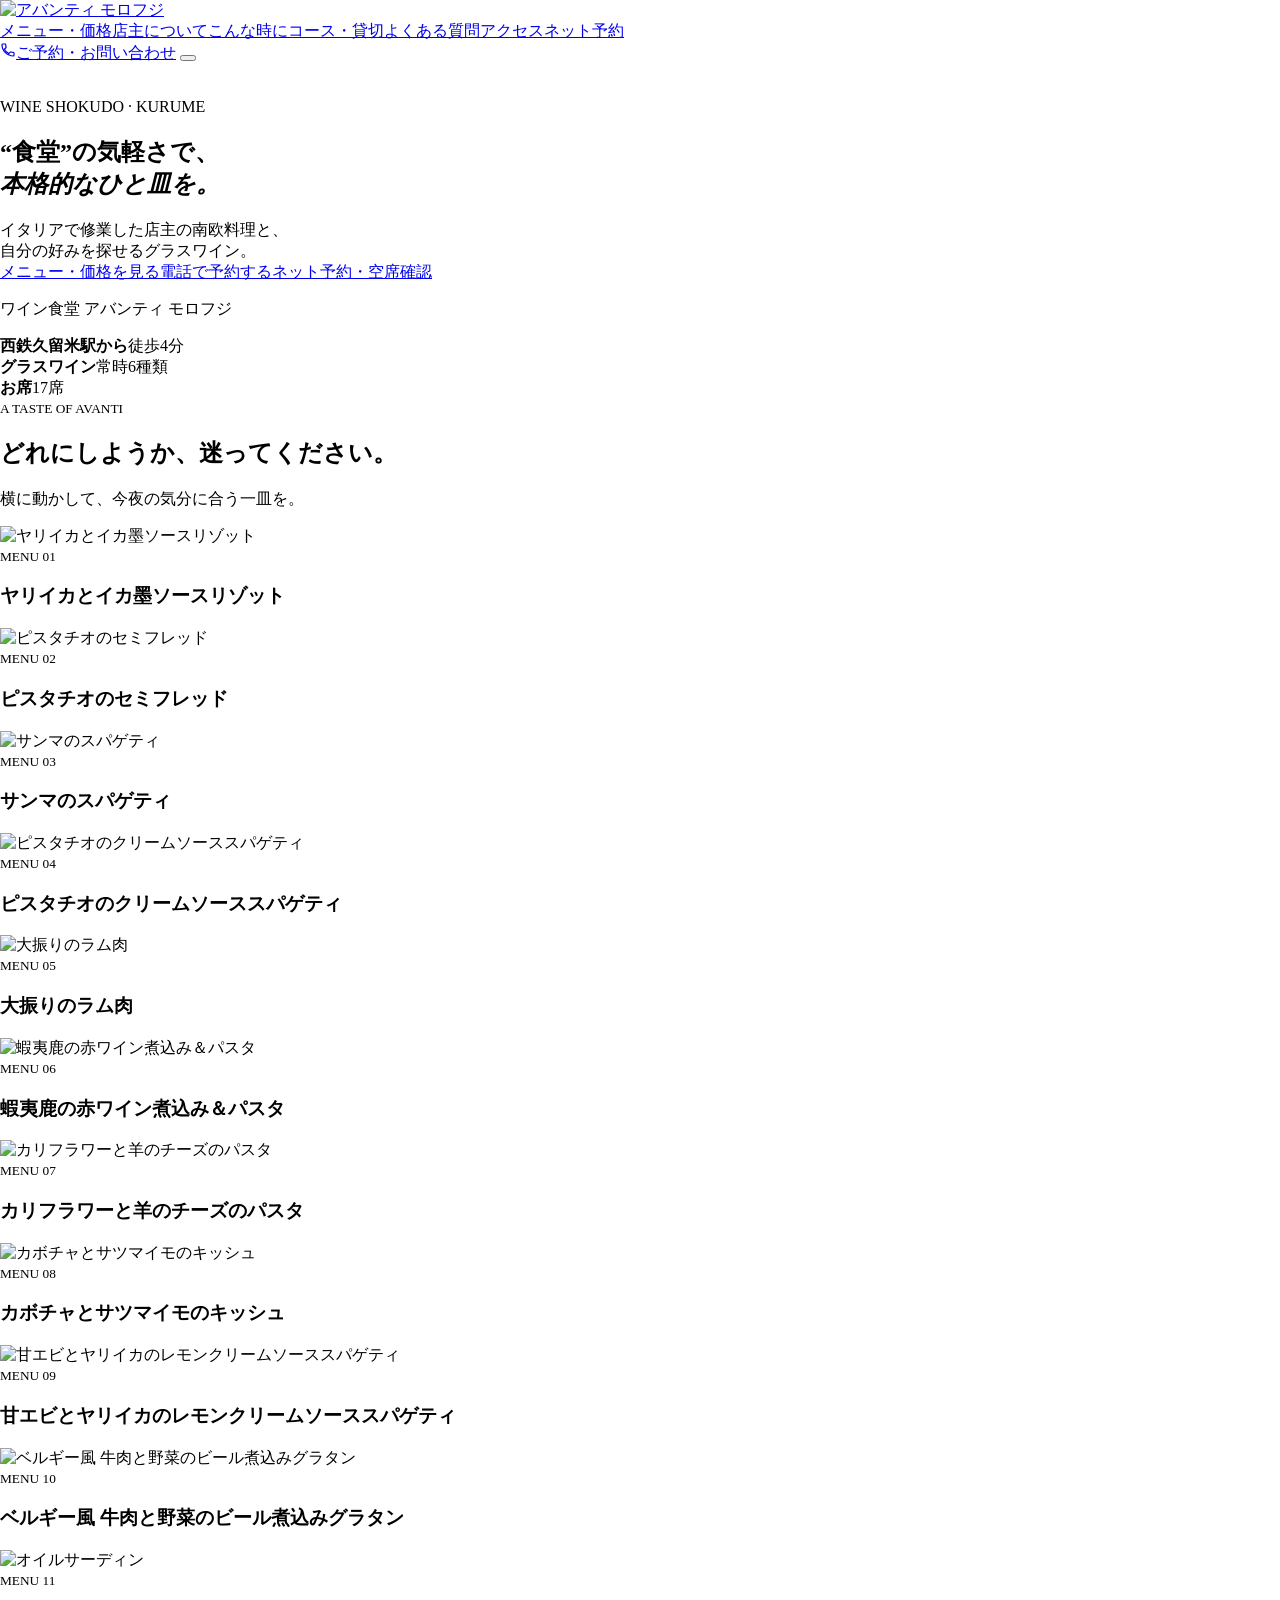
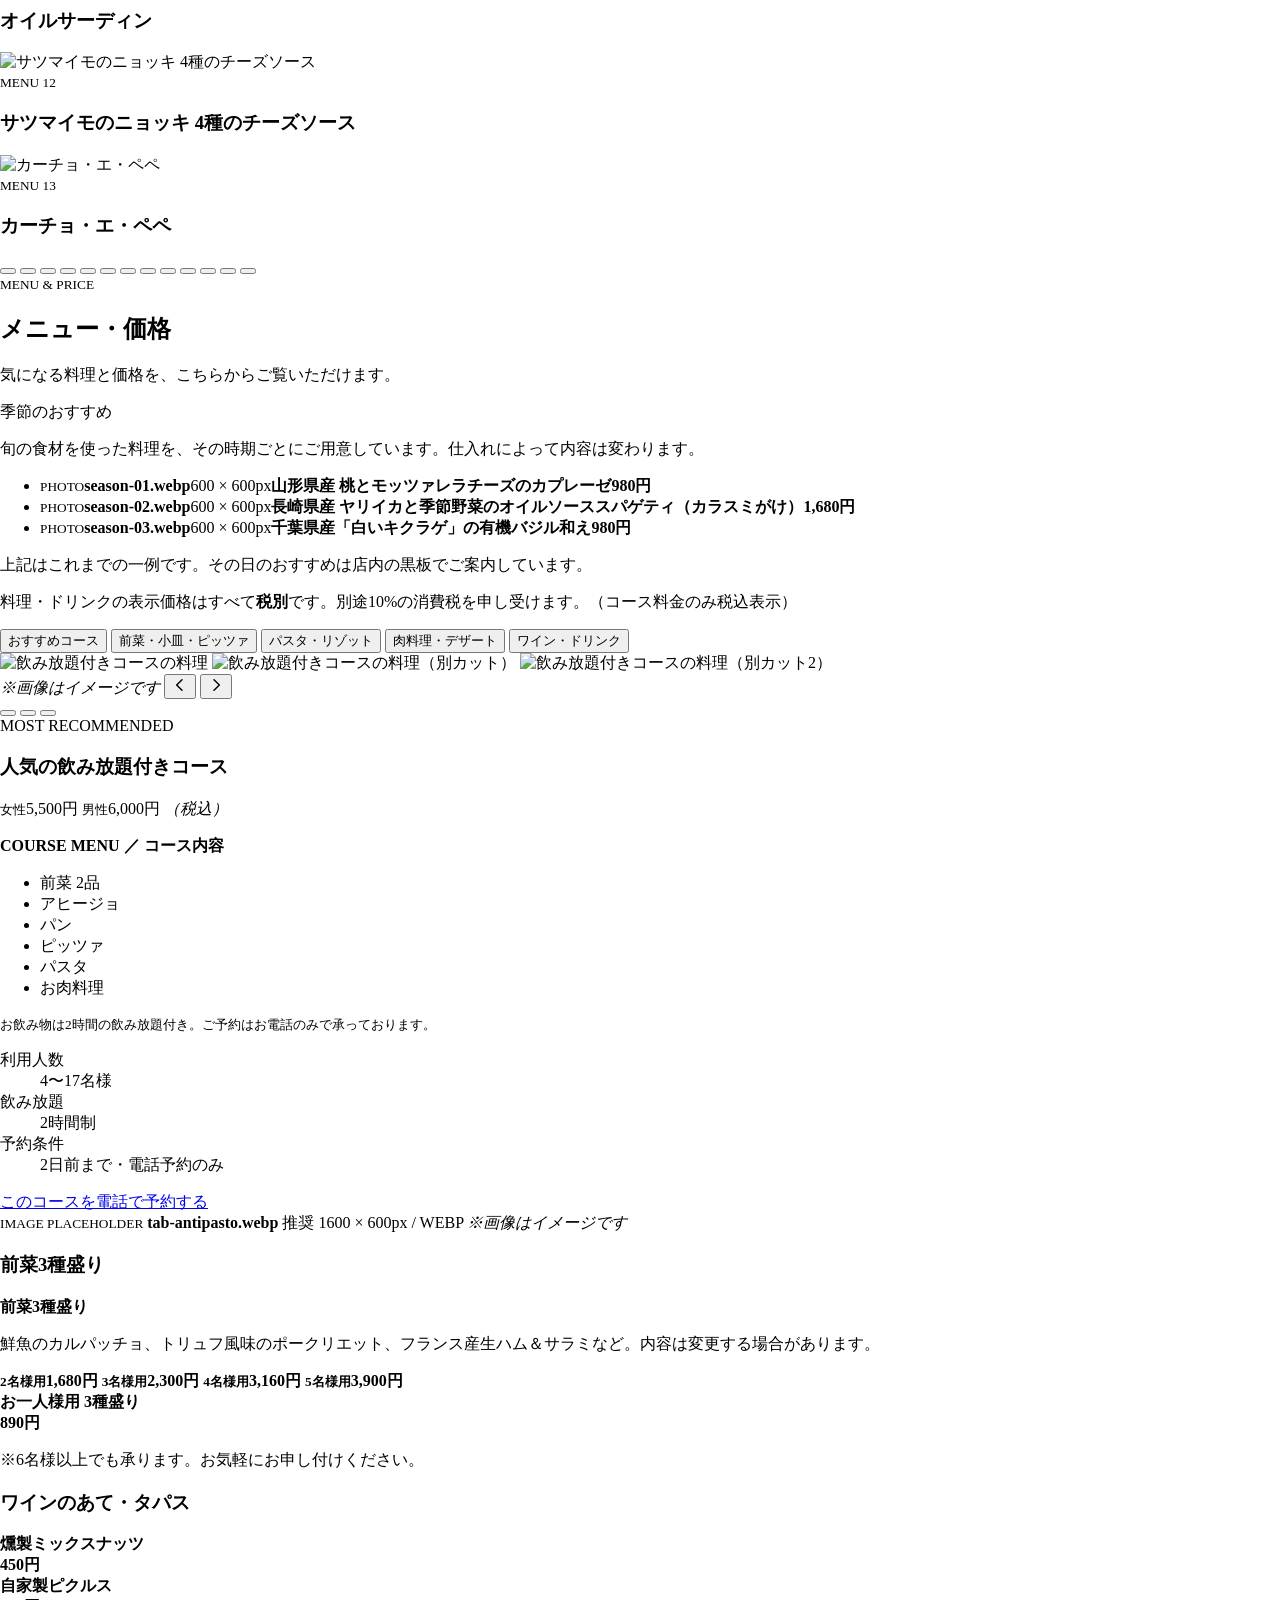
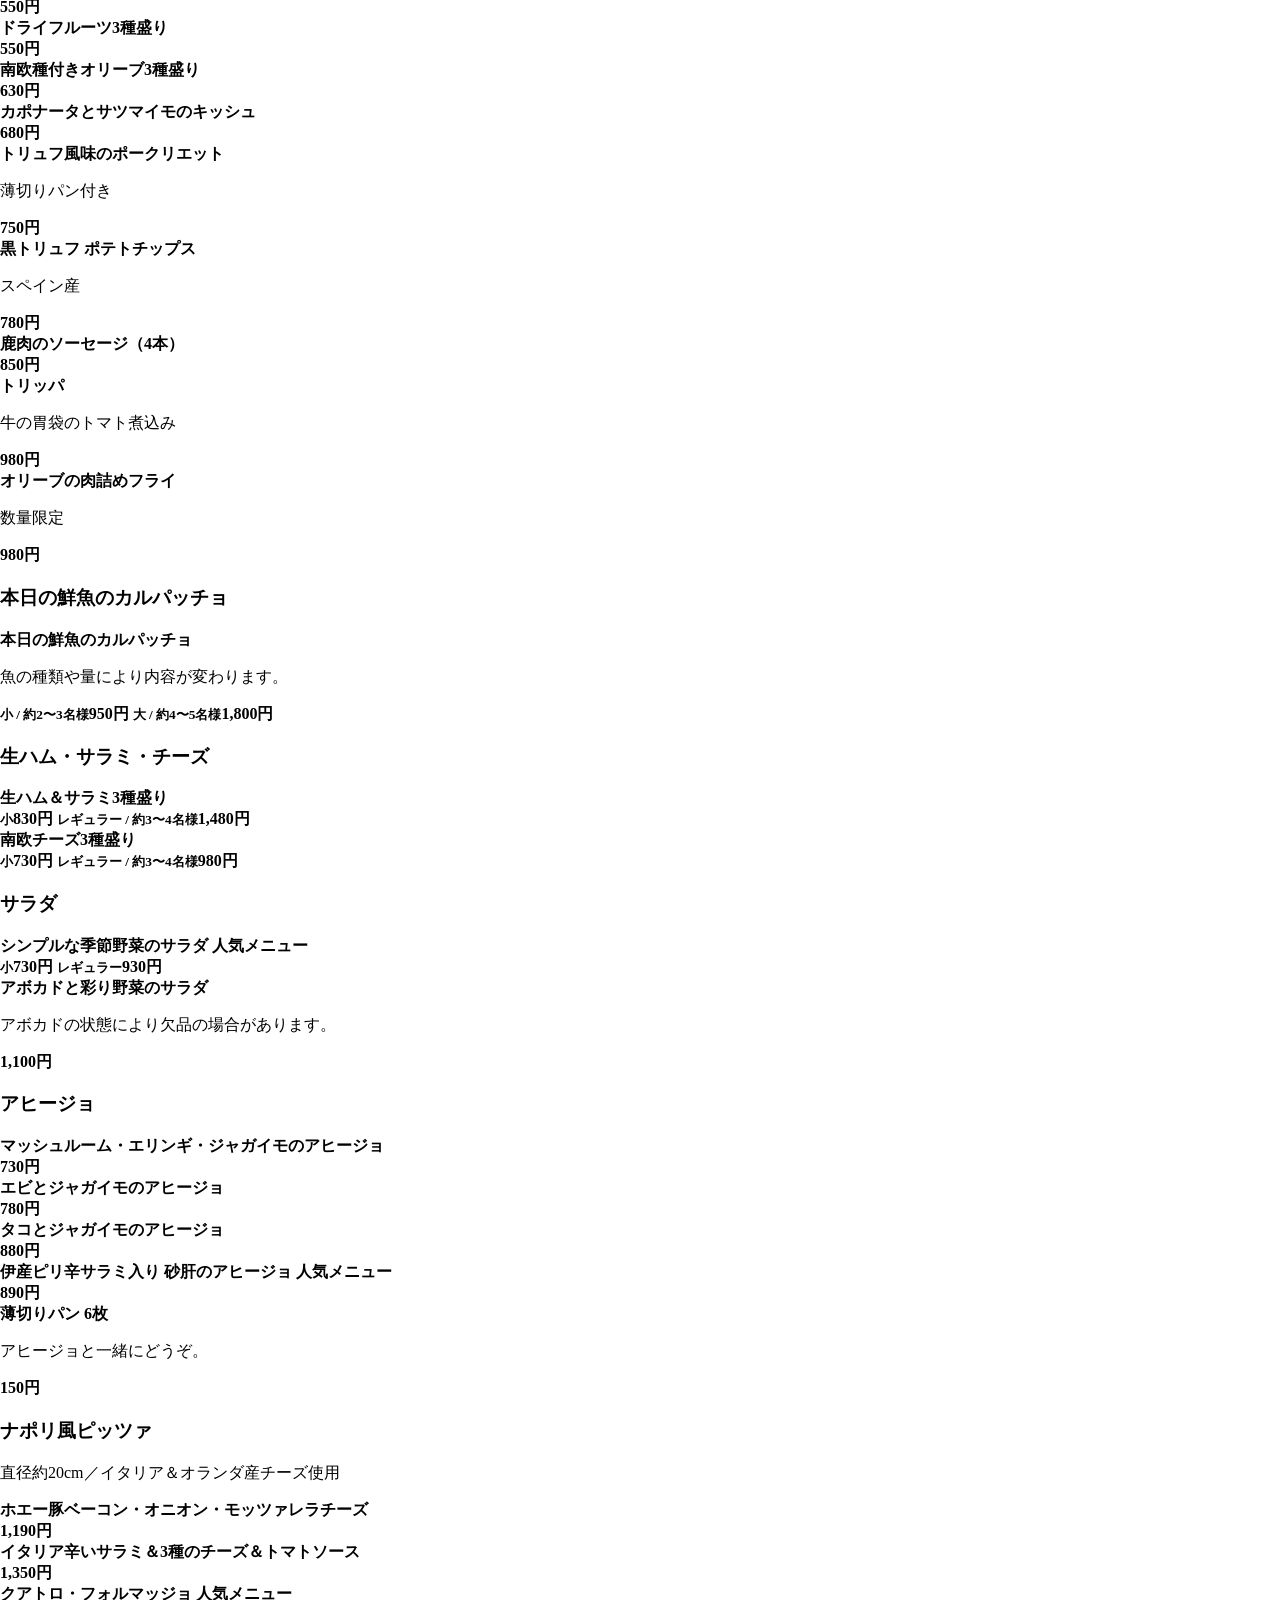
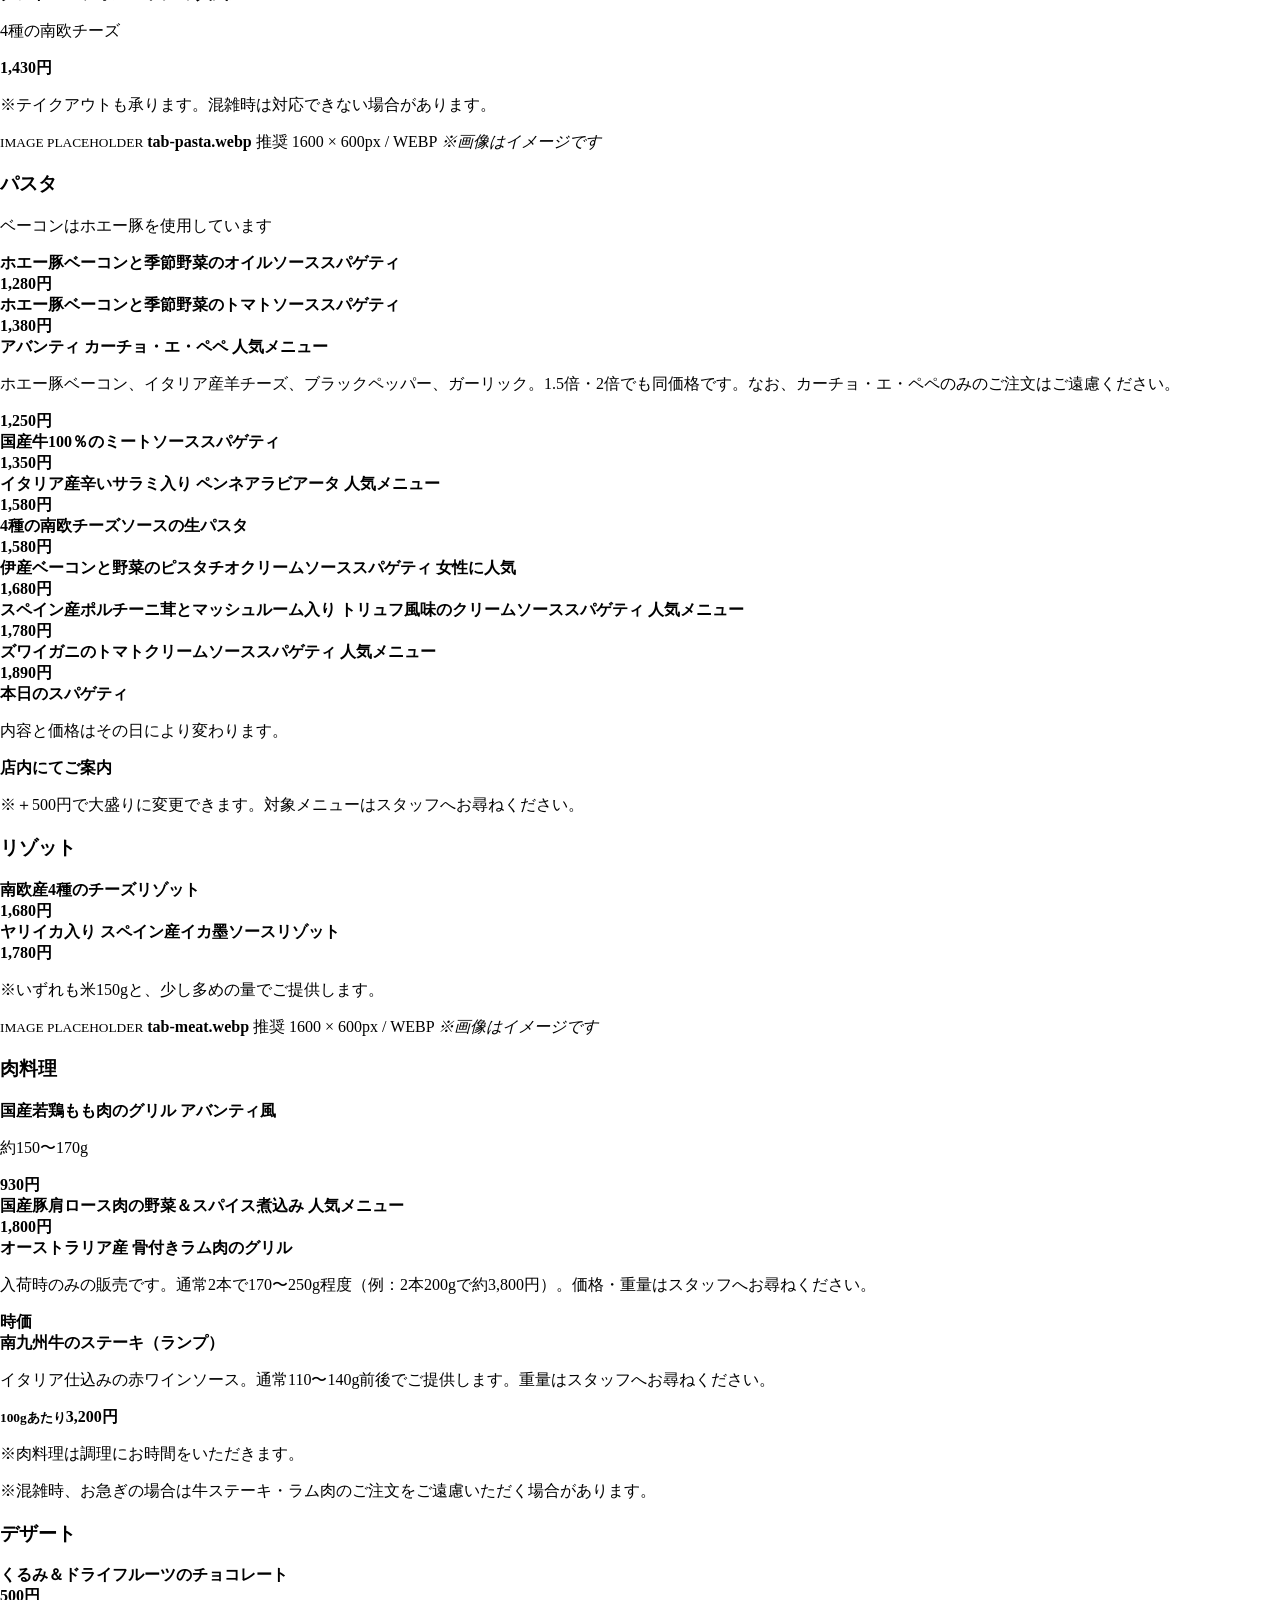
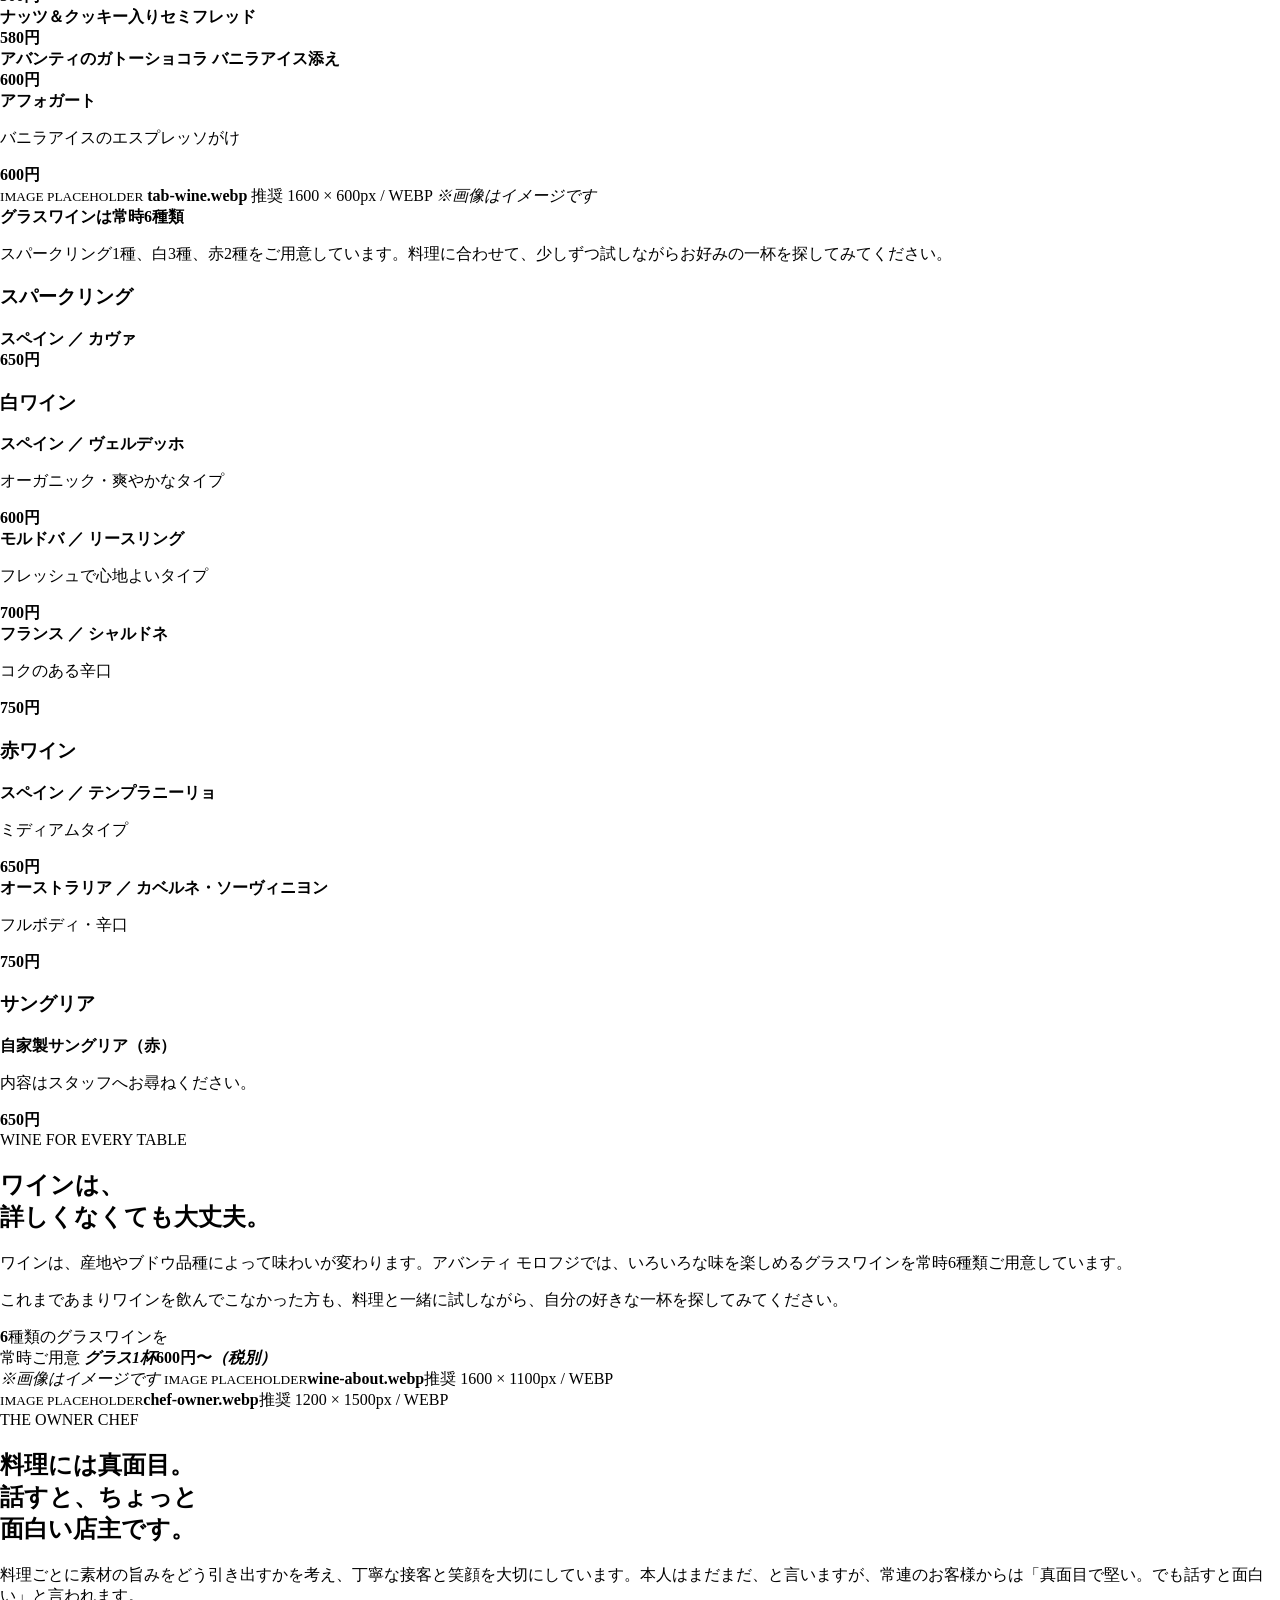
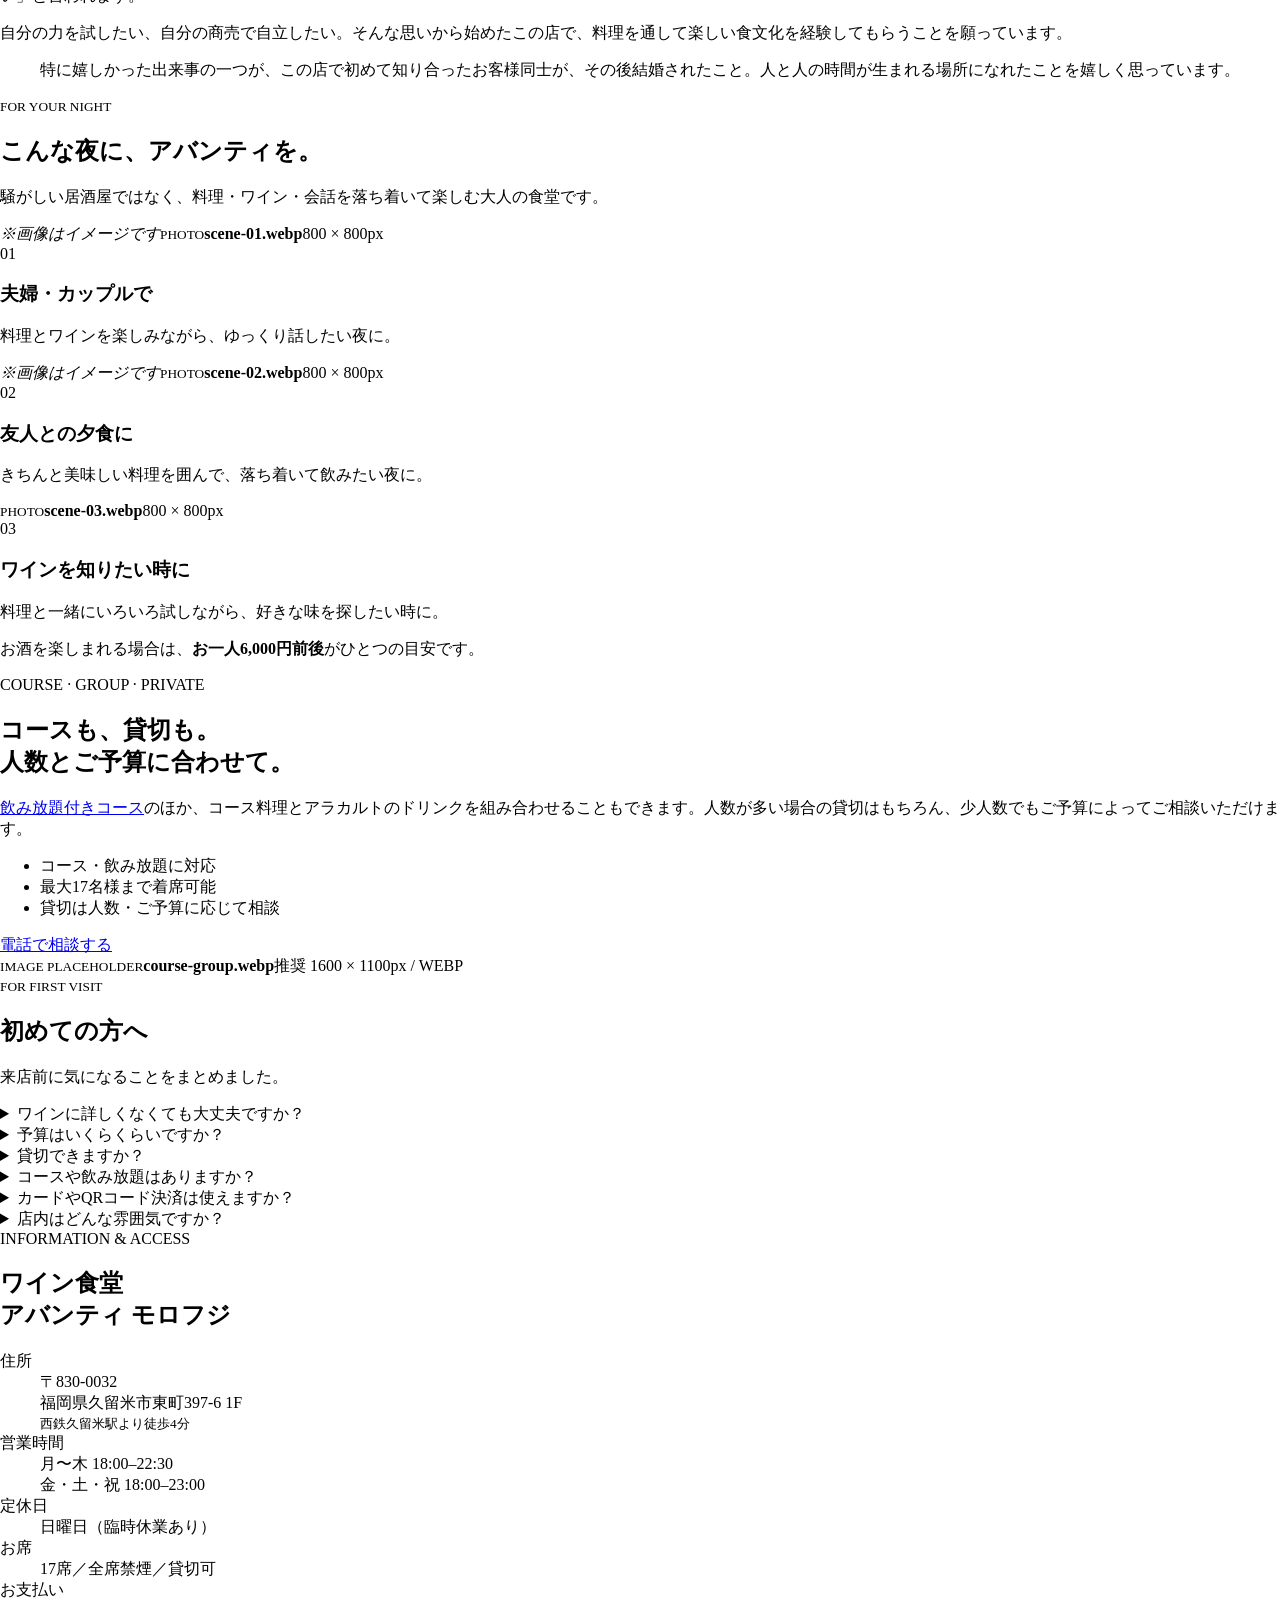
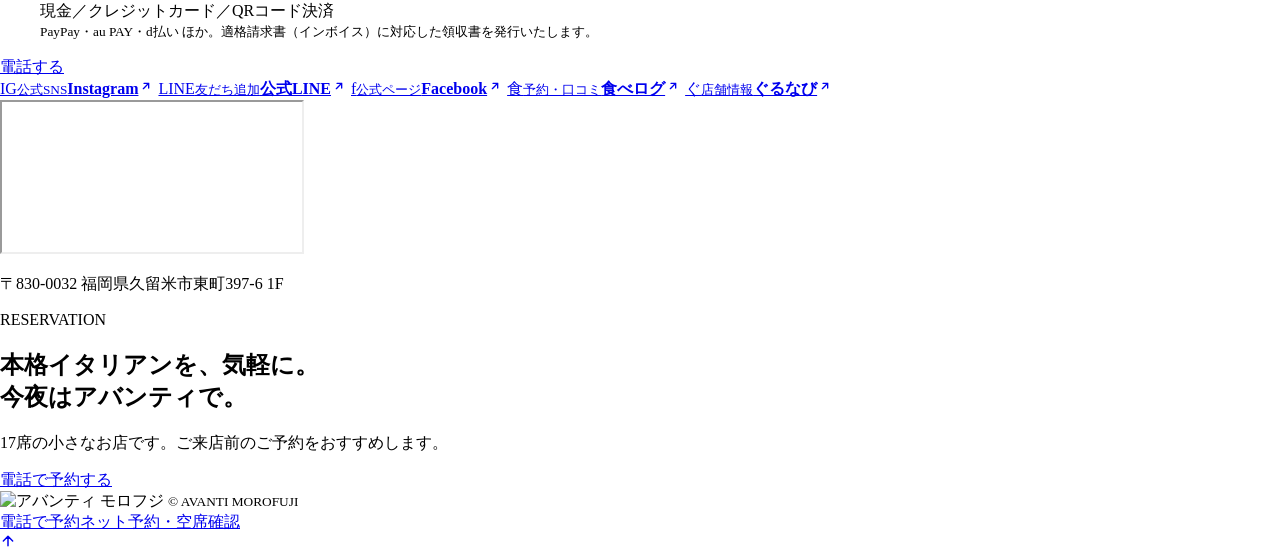
==== menu-guide.html @ c4f2458a "ヘッダーの電話ボタンを整理し、狭い幅での折り返しを解消 - ボタンに紺色の地を敷いた（#1b2c3f）。ヘッダーと同系だが   わずかに明るく、金の縁取りと合わせてFVのボタンと同じ見え方になる - " ====
<!doctype html>
<html lang="ja">
  <head>
    <meta charset="utf-8">
    <meta name="viewport" content="width=device-width,initial-scale=1">
    <title>メニュー・価格｜ワイン食堂 アバンティ モロフジ</title>
    <meta name="description" content="料理写真、メニュー・価格、ワイン、店主についてご案内するアバンティ モロフジの新しいご案内ページです。">
    <meta property="og:title" content="メニュー・価格｜ワイン食堂 アバンティ モロフジ">
    <meta property="og:description" content="本格的な料理を肩肘張らずに。料理、価格、ワイン、店主についてご案内します。">
    <link rel="canonical" href="https://810eigo-droid.github.io/avanti_morofujl/menu-guide.html">
    <meta name="theme-color" content="#111e2b">
    <meta property="og:type" content="website">
    <meta property="og:locale" content="ja_JP">
    <meta property="og:site_name" content="ワイン食堂 アバンティ モロフジ">
    <meta property="og:url" content="https://810eigo-droid.github.io/avanti_morofujl/menu-guide.html">
    <meta property="og:image" content="https://810eigo-droid.github.io/avanti_morofujl/public/images/shop-intro.jpg?v=20260819">
    <meta property="og:image:secure_url" content="https://810eigo-droid.github.io/avanti_morofujl/public/images/shop-intro.jpg?v=20260819">
    <meta property="og:image:type" content="image/jpeg">
    <meta property="og:image:width" content="2848">
    <meta property="og:image:height" content="1504">
    <meta property="og:image:alt" content="ワイン食堂 アバンティ モロフジ｜西鉄久留米駅から徒歩4分">
    <meta name="twitter:card" content="summary_large_image">
    <meta name="twitter:title" content="メニュー・価格｜アバンティ モロフジ">
    <meta name="twitter:description" content="料理、価格、ワイン、店主についてご案内します。">
    <meta name="twitter:image" content="https://810eigo-droid.github.io/avanti_morofujl/public/images/shop-intro.jpg?v=20260819">
    <meta name="twitter:image:alt" content="ワイン食堂 アバンティ モロフジ｜西鉄久留米駅から徒歩4分">
    <link rel="stylesheet" href="/avanti_morofujl/public/menu-guide.css?v=20260819d">
  </head>
  <body style="margin:0">
    <main class="mg-page" id="top">

      <header class="mg-header">
        <a class="mg-brand" href="#top">
          <img src="/avanti_morofujl/public/images/logo-main.webp" alt="アバンティ モロフジ"/>
        </a>
        <nav class="mg-nav" aria-label="新ページ メインメニュー">
          <a href="#menu">メニュー・価格</a><a href="#owner">店主について</a><a href="#scene">こんな時に</a><a href="#group">コース・貸切</a><a href="#faq">よくある質問</a><a href="#access">アクセス</a><a href="https://tabelog.com/fukuoka/A4008/A400801/40036124/" target="_blank" rel="noreferrer">ネット予約</a>
        </nav>
        <a class="mg-header-call" href="tel:0942313360"><span><svg viewBox="0 0 24 24" width="16" height="16" aria-hidden="true" focusable="false"><path d="M6.6 10.8a15.1 15.1 0 006.6 6.6l2.2-2.2a1 1 0 011-.25 11.4 11.4 0 003.6.6 1 1 0 011 1V20a1 1 0 01-1 1A17 17 0 013 4a1 1 0 011-1h3.5a1 1 0 011 1 11.4 11.4 0 00.6 3.6 1 1 0 01-.25 1z" fill="none" stroke="currentColor" stroke-width="1.8" stroke-linecap="round" stroke-linejoin="round"/></svg>ご予約・お問い合わせ</span></a>
        <button class="mg-menu-toggle" type="button" aria-label="メニューを開く" aria-expanded="false">
          <span></span><span></span><span></span>
        </button>
      </header>
      <section class="mg-hero">
        <picture>
          <source media="(max-width:700px)" srcset="/avanti_morofujl/public/images/hero-main-sp.webp"/>
          <img src="/avanti_morofujl/public/images/hero-main.webp" alt="アバンティ モロフジの料理と店内"/>
        </picture>
        <div class="mg-hero-shade">
        </div>
        <div class="mg-hero-content">
          <p>WINE SHOKUDO · KURUME</p>
          <h1><span class="mg-hero-line">“食堂”の気軽さで、</span><br/><em class="mg-hero-line mg-hero-line-2">本格的なひと皿を。</em>
          </h1>
          <div class="mg-hero-lead"><span class="mg-hero-burst">イタリアで修業した店主の南欧料理と、<br/>自分の好みを探せるグラスワイン。</span></div>
          <div class="mg-hero-actions">
            <a href="#menu">メニュー・価格を見る</a><a href="tel:0942313360">電話で予約する</a><a href="https://tabelog.com/fukuoka/A4008/A400801/40036124/" target="_blank" rel="noreferrer">ネット予約・空席確認</a>
          </div>
        </div>
        <p class="mg-hero-name"><img class="mg-hero-logo" src="/avanti_morofujl/public/images/name-top.webp" alt="ワイン食堂 アバンティ モロフジ" hidden/><span class="mg-hero-name-text">ワイン食堂 アバンティ モロフジ</span></p>
        <div class="mg-hero-facts">
          <div><strong>西鉄久留米駅から</strong><span>徒歩4分</span></div><div><strong>グラスワイン</strong><span>常時6種類</span></div><div><strong>お席</strong><span>17席</span></div>
        </div>
      </section>
      <section class="mg-gallery" aria-labelledby="mg-gallery-title">
        <div class="mg-section-head">
          <small>A TASTE OF AVANTI</small>
          <h2 id="mg-gallery-title">どれにしようか、迷ってください。</h2>
          <p>横に動かして、今夜の気分に合う一皿を。</p>
        </div>
        <div class="mg-slider" tabindex="0">
          <div class="mg-slider-track">
            <article class="mg-slide">
              <img src="/avanti_morofujl/public/images/menu-slide-01.webp" alt="ヤリイカとイカ墨ソースリゾット"/>
              <div>
                <small>MENU 01</small>
                <h3>ヤリイカとイカ墨ソースリゾット</h3>
              </div>
            </article>
            <article class="mg-slide">
              <img src="/avanti_morofujl/public/images/menu-slide-02.webp" alt="ピスタチオのセミフレッド"/>
              <div>
                <small>MENU 02</small>
                <h3>ピスタチオのセミフレッド</h3>
              </div>
            </article>
            <article class="mg-slide">
              <img src="/avanti_morofujl/public/images/menu-slide-03.webp" alt="サンマのスパゲティ"/>
              <div>
                <small>MENU 03</small>
                <h3>サンマのスパゲティ</h3>
              </div>
            </article>
            <article class="mg-slide">
              <img src="/avanti_morofujl/public/images/menu-slide-04.webp" alt="ピスタチオのクリームソーススパゲティ"/>
              <div>
                <small>MENU 04</small>
                <h3>ピスタチオのクリームソーススパゲティ</h3>
              </div>
            </article>
            <article class="mg-slide">
              <img src="/avanti_morofujl/public/images/menu-slide-05.webp" alt="大振りのラム肉"/>
              <div>
                <small>MENU 05</small>
                <h3>大振りのラム肉</h3>
              </div>
            </article>
            <article class="mg-slide">
              <img src="/avanti_morofujl/public/images/menu-slide-06.webp" alt="蝦夷鹿の赤ワイン煮込み＆パスタ"/>
              <div>
                <small>MENU 06</small>
                <h3>蝦夷鹿の赤ワイン煮込み＆パスタ</h3>
              </div>
            </article>
            <article class="mg-slide">
              <img src="/avanti_morofujl/public/images/menu-slide-07.webp" alt="カリフラワーと羊のチーズのパスタ"/>
              <div>
                <small>MENU 07</small>
                <h3>カリフラワーと羊のチーズのパスタ</h3>
              </div>
            </article>
            <article class="mg-slide">
              <img src="/avanti_morofujl/public/images/menu-slide-08.webp" alt="カボチャとサツマイモのキッシュ"/>
              <div>
                <small>MENU 08</small>
                <h3>カボチャとサツマイモのキッシュ</h3>
              </div>
            </article>
            <article class="mg-slide">
              <img src="/avanti_morofujl/public/images/menu-slide-09.webp" alt="甘エビとヤリイカのレモンクリームソーススパゲティ"/>
              <div>
                <small>MENU 09</small>
                <h3>甘エビとヤリイカのレモンクリームソーススパゲティ</h3>
              </div>
            </article>
            <article class="mg-slide">
              <img src="/avanti_morofujl/public/images/menu-slide-10.webp" alt="ベルギー風 牛肉と野菜のビール煮込みグラタン"/>
              <div>
                <small>MENU 10</small>
                <h3>ベルギー風 牛肉と野菜のビール煮込みグラタン</h3>
              </div>
            </article>
            <article class="mg-slide">
              <img src="/avanti_morofujl/public/images/menu-slide-11.webp" alt="オイルサーディン"/>
              <div>
                <small>MENU 11</small>
                <h3>オイルサーディン</h3>
              </div>
            </article>
            <article class="mg-slide">
              <img src="/avanti_morofujl/public/images/menu-slide-12.webp" alt="サツマイモのニョッキ 4種のチーズソース"/>
              <div>
                <small>MENU 12</small>
                <h3>サツマイモのニョッキ 4種のチーズソース</h3>
              </div>
            </article>
            <article class="mg-slide">
              <img src="/avanti_morofujl/public/images/menu-slide-13.webp" alt="カーチョ・エ・ペペ"/>
              <div>
                <small>MENU 13</small>
                <h3>カーチョ・エ・ペペ</h3>
              </div>
            </article>
          </div>
        </div>
        <div class="mg-dots" aria-label="料理写真を選ぶ">
          <button type="button" class="is-active" data-slide="0" aria-label="01 ヤリイカとイカ墨ソースリゾット">
          </button>
          <button type="button" class="" data-slide="1" aria-label="02 ピスタチオのセミフレッド">
          </button>
          <button type="button" class="" data-slide="2" aria-label="03 サンマのスパゲティ">
          </button>
          <button type="button" class="" data-slide="3" aria-label="04 ピスタチオのクリームソーススパゲティ">
          </button>
          <button type="button" class="" data-slide="4" aria-label="05 大振りのラム肉">
          </button>
          <button type="button" class="" data-slide="5" aria-label="06 蝦夷鹿の赤ワイン煮込み＆パスタ">
          </button>
          <button type="button" class="" data-slide="6" aria-label="07 カリフラワーと羊のチーズのパスタ">
          </button>
          <button type="button" class="" data-slide="7" aria-label="08 カボチャとサツマイモのキッシュ">
          </button>
          <button type="button" class="" data-slide="8" aria-label="09 甘エビとヤリイカのレモンクリームソーススパゲティ">
          </button>
          <button type="button" class="" data-slide="9" aria-label="10 ベルギー風 牛肉と野菜のビール煮込みグラタン">
          </button>
          <button type="button" class="" data-slide="10" aria-label="11 オイルサーディン">
          </button>
          <button type="button" class="" data-slide="11" aria-label="12 サツマイモのニョッキ 4種のチーズソース">
          </button>
          <button type="button" class="" data-slide="12" aria-label="13 カーチョ・エ・ペペ">
          </button>
        </div>
      </section>
      <section class="mg-menu" id="menu">
        <div class="mg-section-head mg-section-head-dark">
          <small>MENU &amp; PRICE</small>
          <h2>メニュー・価格</h2>
          <p>気になる料理と価格を、こちらからご覧いただけます。</p>
        </div>

        <!-- ===== 季節のおすすめ =====
             入れ替え頻度が高い枠です。この <li> を書き換えるだけで更新できます。 -->
        <div class="mg-seasonal">
          <span class="mg-seasonal-label">季節のおすすめ</span>
          <div class="mg-seasonal-body">
            <p class="mg-seasonal-intro">旬の食材を使った料理を、その時期ごとにご用意しています。仕入れによって内容は変わります。</p>
            <ul>
              <li>
                <span class="mg-seasonal-thumb mg-placeholder"><small>PHOTO</small><strong>season-01.webp</strong><span>600 × 600px</span></span><b>山形県産 桃とモッツァレラチーズのカプレーゼ</b><strong>980円</strong>
              </li>
              <li>
                <span class="mg-seasonal-thumb mg-placeholder"><small>PHOTO</small><strong>season-02.webp</strong><span>600 × 600px</span></span><b>長崎県産 ヤリイカと季節野菜のオイルソーススパゲティ（カラスミがけ）</b><strong>1,680円</strong>
              </li>
              <!-- 料理名は店主への確認待ち。確定したら下の <b> を書き換えてください。 -->
              <li>
                <span class="mg-seasonal-thumb mg-placeholder"><small>PHOTO</small><strong>season-03.webp</strong><span>600 × 600px</span></span><b>千葉県産「白いキクラゲ」の有機バジル和え</b><strong>980円</strong>
              </li>
            </ul>
            <p class="mg-seasonal-foot">上記はこれまでの一例です。その日のおすすめは店内の黒板でご案内しています。</p>
          </div>
        </div>

        <p class="mg-tax-note">料理・ドリンクの表示価格はすべて<strong>税別</strong>です。別途10%の消費税を申し受けます。（コース料金のみ税込表示）</p>

        <div class="mg-tabs" role="tablist" aria-label="メニューカテゴリー">
          <button role="tab" aria-selected="true" data-tab="course">おすすめコース</button>
          <button role="tab" aria-selected="false" data-tab="small">前菜・小皿・ピッツァ</button>
          <button role="tab" aria-selected="false" data-tab="pasta">パスタ・リゾット</button>
          <button role="tab" aria-selected="false" data-tab="meat">肉料理・デザート</button>
          <button role="tab" aria-selected="false" data-tab="drink">ワイン・ドリンク</button>
        </div>
        <div class="mg-panels">
          <section class="mg-panel is-active" data-panel="course">
            <article class="mg-course">
              <div class="mg-course-photo">
                <div class="mg-course-slider">
                  <img src="/avanti_morofujl/public/images/5500.webp" alt="飲み放題付きコースの料理"/>
                  <img src="/avanti_morofujl/public/images/5500-sub.webp" alt="飲み放題付きコースの料理（別カット）"/>
                  <img src="/avanti_morofujl/public/images/5500-sub2.webp" alt="飲み放題付きコースの料理（別カット2）"/>
                </div>
                <em class="mg-image-note mg-course-note">※画像はイメージです</em>
                <button class="mg-course-arrow mg-course-prev" type="button" aria-label="前の写真">
                  <svg viewBox="0 0 24 24" width="16" height="16" aria-hidden="true" focusable="false"><path d="M15 4l-8 8 8 8" fill="none" stroke="currentColor" stroke-width="2.2" stroke-linecap="round" stroke-linejoin="round"/></svg>
                </button>
                <button class="mg-course-arrow mg-course-next" type="button" aria-label="次の写真">
                  <svg viewBox="0 0 24 24" width="16" height="16" aria-hidden="true" focusable="false"><path d="M9 4l8 8-8 8" fill="none" stroke="currentColor" stroke-width="2.2" stroke-linecap="round" stroke-linejoin="round"/></svg>
                </button>
                <div class="mg-course-dots" aria-label="コース写真を選ぶ">
                  <button type="button" class="is-active" aria-label="写真1枚目"></button>
                  <button type="button" aria-label="写真2枚目"></button>
                  <button type="button" aria-label="写真3枚目"></button>
                </div>
              </div>
              <div>
                <span class="mg-label">MOST RECOMMENDED</span>
                <h3>人気の飲み放題付きコース</h3>
                <p class="mg-price">
                  <small>女性</small>5,500円 <small>男性</small>6,000円 <i>（税込）</i>
                </p>
                <div class="mg-course-items">
                  <b>COURSE MENU ／ コース内容</b>
                  <ul>
                    <li>前菜 2品</li>
                    <li>アヒージョ</li>
                    <li>パン</li>
                    <li>ピッツァ</li>
                    <li>パスタ</li>
                    <li>お肉料理</li>
                  </ul>
                  <small>お飲み物は2時間の飲み放題付き。ご予約はお電話のみで承っております。</small>
                </div>
                <dl>
                  <div>
                    <dt>利用人数</dt>
                    <dd>4〜17名様</dd>
                  </div>
                  <div>
                    <dt>飲み放題</dt>
                    <dd>2時間制</dd>
                  </div>
                  <div>
                    <dt>予約条件</dt>
                    <dd>2日前まで・電話予約のみ</dd>
                  </div>
                </dl>
                <a href="tel:0942313360">このコースを電話で予約する</a>
              </div>
            </article>
          </section>
          <section class="mg-panel" data-panel="small">
            <div class="mg-tab-visual mg-placeholder">
              <small>IMAGE PLACEHOLDER</small>
              <strong>tab-antipasto.webp</strong>
              <span>推奨 1600 × 600px / WEBP</span>
              <em class="mg-image-note">※画像はイメージです</em>
            </div>
            <div class="mg-menu-group">
              <h3>前菜3種盛り</h3>
              <div class="mg-menu-list">
              <article>
                <div>
                  <b>前菜3種盛り</b>
                  <p>鮮魚のカルパッチョ、トリュフ風味のポークリエット、フランス産生ハム＆サラミなど。内容は変更する場合があります。</p>
                </div>
                <strong class="mg-price-set">
                  <span><small>2名様用</small>1,680円</span>
                  <span><small>3名様用</small>2,300円</span>
                  <span><small>4名様用</small>3,160円</span>
                  <span><small>5名様用</small>3,900円</span>
                </strong>
              </article>
              <article>
                <div>
                  <b>お一人様用 3種盛り</b>
                </div>
                <strong>890円</strong>
              </article>
              </div>
              <p class="mg-menu-note">※6名様以上でも承ります。お気軽にお申し付けください。</p>
            </div>
            <div class="mg-menu-group">
              <h3>ワインのあて・タパス</h3>
              <div class="mg-menu-list">
              <article>
                <div>
                  <b>燻製ミックスナッツ</b>
                </div>
                <strong>450円</strong>
              </article>
              <article>
                <div>
                  <b>自家製ピクルス</b>
                </div>
                <strong>550円</strong>
              </article>
              <article>
                <div>
                  <b>ドライフルーツ3種盛り</b>
                </div>
                <strong>550円</strong>
              </article>
              <article>
                <div>
                  <b>南欧種付きオリーブ3種盛り</b>
                </div>
                <strong>630円</strong>
              </article>
              <article>
                <div>
                  <b>カポナータとサツマイモのキッシュ</b>
                </div>
                <strong>680円</strong>
              </article>
              <article>
                <div>
                  <b>トリュフ風味のポークリエット</b>
                  <p>薄切りパン付き</p>
                </div>
                <strong>750円</strong>
              </article>
              <article>
                <div>
                  <b>黒トリュフ ポテトチップス</b>
                  <p>スペイン産</p>
                </div>
                <strong>780円</strong>
              </article>
              <article>
                <div>
                  <b>鹿肉のソーセージ（4本）</b>
                </div>
                <strong>850円</strong>
              </article>
              <article>
                <div>
                  <b>トリッパ</b>
                  <p>牛の胃袋のトマト煮込み</p>
                </div>
                <strong>980円</strong>
              </article>
              <article>
                <div>
                  <b>オリーブの肉詰めフライ</b>
                  <p>数量限定</p>
                </div>
                <strong>980円</strong>
              </article>
              </div>
            </div>
            <div class="mg-menu-group">
              <h3>本日の鮮魚のカルパッチョ</h3>
              <div class="mg-menu-list">
              <article>
                <div>
                  <b>本日の鮮魚のカルパッチョ</b>
                  <p>魚の種類や量により内容が変わります。</p>
                </div>
                <strong class="mg-price-set">
                  <span><small>小 / 約2〜3名様</small>950円</span>
                  <span><small>大 / 約4〜5名様</small>1,800円</span>
                </strong>
              </article>
              </div>
            </div>
            <div class="mg-menu-group">
              <h3>生ハム・サラミ・チーズ</h3>
              <div class="mg-menu-list">
              <article>
                <div>
                  <b>生ハム＆サラミ3種盛り</b>
                </div>
                <strong class="mg-price-set">
                  <span><small>小</small>830円</span>
                  <span><small>レギュラー / 約3〜4名様</small>1,480円</span>
                </strong>
              </article>
              <article>
                <div>
                  <b>南欧チーズ3種盛り</b>
                </div>
                <strong class="mg-price-set">
                  <span><small>小</small>730円</span>
                  <span><small>レギュラー / 約3〜4名様</small>980円</span>
                </strong>
              </article>
              </div>
            </div>
            <div class="mg-menu-group">
              <h3>サラダ</h3>
              <div class="mg-menu-list">
              <article>
                <div>
                  <b>シンプルな季節野菜のサラダ <span class="mg-tag">人気メニュー</span></b>
                </div>
                <strong class="mg-price-set">
                  <span><small>小</small>730円</span>
                  <span><small>レギュラー</small>930円</span>
                </strong>
              </article>
              <article>
                <div>
                  <b>アボカドと彩り野菜のサラダ</b>
                  <p>アボカドの状態により欠品の場合があります。</p>
                </div>
                <strong>1,100円</strong>
              </article>
              </div>
            </div>
            <div class="mg-menu-group">
              <h3>アヒージョ</h3>
              <div class="mg-menu-list">
              <article>
                <div>
                  <b>マッシュルーム・エリンギ・ジャガイモのアヒージョ</b>
                </div>
                <strong>730円</strong>
              </article>
              <article>
                <div>
                  <b>エビとジャガイモのアヒージョ</b>
                </div>
                <strong>780円</strong>
              </article>
              <article>
                <div>
                  <b>タコとジャガイモのアヒージョ</b>
                </div>
                <strong>880円</strong>
              </article>
              <article>
                <div>
                  <b>伊産ピリ辛サラミ入り 砂肝のアヒージョ <span class="mg-tag">人気メニュー</span></b>
                </div>
                <strong>890円</strong>
              </article>
              <article>
                <div>
                  <b>薄切りパン 6枚</b>
                  <p>アヒージョと一緒にどうぞ。</p>
                </div>
                <strong>150円</strong>
              </article>
              </div>
            </div>
            <div class="mg-menu-group">
              <h3>ナポリ風ピッツァ</h3>
              <p class="mg-menu-note mg-menu-note-intro">直径約20cm／イタリア＆オランダ産チーズ使用</p>
              <div class="mg-menu-list">
              <article>
                <div>
                  <b>ホエー豚ベーコン・オニオン・モッツァレラチーズ</b>
                </div>
                <strong>1,190円</strong>
              </article>
              <article>
                <div>
                  <b>イタリア辛いサラミ＆3種のチーズ＆トマトソース</b>
                </div>
                <strong>1,350円</strong>
              </article>
              <article>
                <div>
                  <b>クアトロ・フォルマッジョ <span class="mg-tag">人気メニュー</span></b>
                  <p>4種の南欧チーズ</p>
                </div>
                <strong>1,430円</strong>
              </article>
              </div>
              <p class="mg-menu-note">※テイクアウトも承ります。混雑時は対応できない場合があります。</p>
            </div>
          </section>
          <section class="mg-panel" data-panel="pasta">
            <div class="mg-tab-visual mg-placeholder">
              <small>IMAGE PLACEHOLDER</small>
              <strong>tab-pasta.webp</strong>
              <span>推奨 1600 × 600px / WEBP</span>
              <em class="mg-image-note">※画像はイメージです</em>
            </div>
            <div class="mg-menu-group">
              <h3>パスタ</h3>
              <p class="mg-menu-note mg-menu-note-intro">ベーコンはホエー豚を使用しています</p>
              <div class="mg-menu-list">
              <article>
                <div>
                  <b>ホエー豚ベーコンと季節野菜のオイルソーススパゲティ</b>
                </div>
                <strong>1,280円</strong>
              </article>
              <article>
                <div>
                  <b>ホエー豚ベーコンと季節野菜のトマトソーススパゲティ</b>
                </div>
                <strong>1,380円</strong>
              </article>
              <article>
                <div>
                  <b>アバンティ カーチョ・エ・ペペ <span class="mg-tag">人気メニュー</span></b>
                  <p>ホエー豚ベーコン、イタリア産羊チーズ、ブラックペッパー、ガーリック。1.5倍・2倍でも同価格です。なお、カーチョ・エ・ペペのみのご注文はご遠慮ください。</p>
                </div>
                <strong>1,250円</strong>
              </article>
              <article>
                <div>
                  <b>国産牛100％のミートソーススパゲティ</b>
                </div>
                <strong>1,350円</strong>
              </article>
              <article>
                <div>
                  <b>イタリア産辛いサラミ入り ペンネアラビアータ <span class="mg-tag">人気メニュー</span></b>
                </div>
                <strong>1,580円</strong>
              </article>
              <article>
                <div>
                  <b>4種の南欧チーズソースの生パスタ</b>
                </div>
                <strong>1,580円</strong>
              </article>
              <article>
                <div>
                  <b>伊産ベーコンと野菜のピスタチオクリームソーススパゲティ <span class="mg-tag">女性に人気</span></b>
                </div>
                <strong>1,680円</strong>
              </article>
              <article>
                <div>
                  <b>スペイン産ポルチーニ茸とマッシュルーム入り トリュフ風味のクリームソーススパゲティ <span class="mg-tag">人気メニュー</span></b>
                </div>
                <strong>1,780円</strong>
              </article>
              <article>
                <div>
                  <b>ズワイガニのトマトクリームソーススパゲティ <span class="mg-tag">人気メニュー</span></b>
                </div>
                <strong>1,890円</strong>
              </article>
              <article>
                <div>
                  <b>本日のスパゲティ</b>
                  <p>内容と価格はその日により変わります。</p>
                </div>
                <strong>店内にてご案内</strong>
              </article>
              </div>
              <p class="mg-menu-note">※＋500円で大盛りに変更できます。対象メニューはスタッフへお尋ねください。</p>
            </div>
            <div class="mg-menu-group">
              <h3>リゾット</h3>
              <div class="mg-menu-list">
              <article>
                <div>
                  <b>南欧産4種のチーズリゾット</b>
                </div>
                <strong>1,680円</strong>
              </article>
              <article>
                <div>
                  <b>ヤリイカ入り スペイン産イカ墨ソースリゾット</b>
                </div>
                <strong>1,780円</strong>
              </article>
              </div>
              <p class="mg-menu-note">※いずれも米150gと、少し多めの量でご提供します。</p>
            </div>
          </section>
          <section class="mg-panel" data-panel="meat">
            <div class="mg-tab-visual mg-placeholder">
              <small>IMAGE PLACEHOLDER</small>
              <strong>tab-meat.webp</strong>
              <span>推奨 1600 × 600px / WEBP</span>
              <em class="mg-image-note">※画像はイメージです</em>
            </div>
            <div class="mg-menu-group">
              <h3>肉料理</h3>
              <div class="mg-menu-list">
              <article>
                <div>
                  <b>国産若鶏もも肉のグリル アバンティ風</b>
                  <p>約150〜170g</p>
                </div>
                <strong>930円</strong>
              </article>
              <article>
                <div>
                  <b>国産豚肩ロース肉の野菜＆スパイス煮込み <span class="mg-tag">人気メニュー</span></b>
                </div>
                <strong>1,800円</strong>
              </article>
              <article>
                <div>
                  <b>オーストラリア産 骨付きラム肉のグリル</b>
                  <p>入荷時のみの販売です。通常2本で170〜250g程度（例：2本200gで約3,800円）。価格・重量はスタッフへお尋ねください。</p>
                </div>
                <strong>時価</strong>
              </article>
              <article>
                <div>
                  <b>南九州牛のステーキ（ランプ）</b>
                  <p>イタリア仕込みの赤ワインソース。通常110〜140g前後でご提供します。重量はスタッフへお尋ねください。</p>
                </div>
                <strong class="mg-price-set">
                  <span><small>100gあたり</small>3,200円</span>
                </strong>
              </article>
              </div>
              <p class="mg-menu-note">※肉料理は調理にお時間をいただきます。</p>
              <p class="mg-menu-note">※混雑時、お急ぎの場合は牛ステーキ・ラム肉のご注文をご遠慮いただく場合があります。</p>
            </div>
            <div class="mg-menu-group">
              <h3>デザート</h3>
              <div class="mg-menu-list">
              <article>
                <div>
                  <b>くるみ＆ドライフルーツのチョコレート</b>
                </div>
                <strong>500円</strong>
              </article>
              <article>
                <div>
                  <b>ナッツ＆クッキー入りセミフレッド</b>
                </div>
                <strong>580円</strong>
              </article>
              <article>
                <div>
                  <b>アバンティのガトーショコラ バニラアイス添え</b>
                </div>
                <strong>600円</strong>
              </article>
              <article>
                <div>
                  <b>アフォガート</b>
                  <p>バニラアイスのエスプレッソがけ</p>
                </div>
                <strong>600円</strong>
              </article>
              </div>
            </div>
          </section>
          <section class="mg-panel" data-panel="drink">
            <div class="mg-tab-visual mg-placeholder">
              <small>IMAGE PLACEHOLDER</small>
              <strong>tab-wine.webp</strong>
              <span>推奨 1600 × 600px / WEBP</span>
              <em class="mg-image-note">※画像はイメージです</em>
            </div>
            <div class="mg-drink-intro">
              <b>グラスワインは常時6種類</b>
              <p>スパークリング1種、白3種、赤2種をご用意しています。料理に合わせて、少しずつ試しながらお好みの一杯を探してみてください。</p>
            </div>
            <div class="mg-menu-group">
              <h3>スパークリング</h3>
              <div class="mg-menu-list">
              <article>
                <div>
                  <b>スペイン ／ カヴァ</b>
                </div>
                <strong>650円</strong>
              </article>
              </div>
            </div>
            <div class="mg-menu-group">
              <h3>白ワイン</h3>
              <div class="mg-menu-list">
              <article>
                <div>
                  <b>スペイン ／ ヴェルデッホ</b>
                  <p>オーガニック・爽やかなタイプ</p>
                </div>
                <strong>600円</strong>
              </article>
              <article>
                <div>
                  <b>モルドバ ／ リースリング</b>
                  <p>フレッシュで心地よいタイプ</p>
                </div>
                <strong>700円</strong>
              </article>
              <article>
                <div>
                  <b>フランス ／ シャルドネ</b>
                  <p>コクのある辛口</p>
                </div>
                <strong>750円</strong>
              </article>
              </div>
            </div>
            <div class="mg-menu-group">
              <h3>赤ワイン</h3>
              <div class="mg-menu-list">
              <article>
                <div>
                  <b>スペイン ／ テンプラニーリョ</b>
                  <p>ミディアムタイプ</p>
                </div>
                <strong>650円</strong>
              </article>
              <article>
                <div>
                  <b>オーストラリア ／ カベルネ・ソーヴィニヨン</b>
                  <p>フルボディ・辛口</p>
                </div>
                <strong>750円</strong>
              </article>
              </div>
            </div>
            <div class="mg-menu-group">
              <h3>サングリア</h3>
              <div class="mg-menu-list">
              <article>
                <div>
                  <b>自家製サングリア（赤）</b>
                  <p>内容はスタッフへお尋ねください。</p>
                </div>
                <strong>650円</strong>
              </article>
              </div>
            </div>
          </section>
        </div>
      </section>
      <section class="mg-wine mg-content-section" id="wine">
        <div class="mg-two-col">
          <div>
            <span class="mg-kicker">WINE FOR EVERY TABLE</span>
            <h2>ワインは、<br/>詳しくなくても大丈夫。</h2>
            <p>ワインは、産地やブドウ品種によって味わいが変わります。アバンティ モロフジでは、いろいろな味を楽しめるグラスワインを常時6種類ご用意しています。</p>
            <p>これまであまりワインを飲んでこなかった方も、料理と一緒に試しながら、自分の好きな一杯を探してみてください。</p>
            <div class="mg-number-feature">
              <strong>6</strong><span>種類のグラスワインを<br/>常時ご用意</span>
              <b class="mg-number-price"><i>グラス1杯</i>600円〜<em>（税別）</em></b>
            </div>
          </div>
          <div class="mg-placeholder ">
            <em class="mg-image-note">※画像はイメージです</em>
            <small>IMAGE PLACEHOLDER</small><strong>wine-about.webp</strong><span>推奨 1600 × 1100px / WEBP</span>
          </div>
        </div>
      </section>
      <section class="mg-owner mg-content-section" id="owner">
        <div class="mg-two-col mg-two-col-reverse">
          <div class="mg-placeholder mg-owner-photo">
            <small>IMAGE PLACEHOLDER</small><strong>chef-owner.webp</strong><span>推奨 1200 × 1500px / WEBP</span>
          </div>
          <div>
            <span class="mg-kicker">THE OWNER CHEF</span>
            <h2>料理には真面目。<br/>話すと、ちょっと<br/>面白い店主です。</h2>
            <p>料理ごとに素材の旨みをどう引き出すかを考え、丁寧な接客と笑顔を大切にしています。本人はまだまだ、と言いますが、常連のお客様からは「真面目で堅い。でも話すと面白い」と言われます。</p>
            <p>自分の力を試したい、自分の商売で自立したい。そんな思いから始めたこの店で、料理を通して楽しい食文化を経験してもらうことを願っています。</p>
            <blockquote>特に嬉しかった出来事の一つが、この店で初めて知り合ったお客様同士が、その後結婚されたこと。人と人の時間が生まれる場所になれたことを嬉しく思っています。</blockquote>
          </div>
        </div>
      </section>
      <section class="mg-scenes mg-content-section" id="scene">
        <div class="mg-section-head">
          <small>FOR YOUR NIGHT</small>
          <h2>こんな夜に、アバンティを。</h2>
          <p>騒がしい居酒屋ではなく、料理・ワイン・会話を落ち着いて楽しむ大人の食堂です。</p>
        </div>
        <div class="mg-scene-grid">
          <article>
            <div class="mg-scene-photo mg-placeholder"><em class="mg-image-note">※画像はイメージです</em><small>PHOTO</small><strong>scene-01.webp</strong><span>800 × 800px</span></div>
            <span>01</span>
            <h3>夫婦・カップルで</h3>
            <p>料理とワインを楽しみながら、ゆっくり話したい夜に。</p>
          </article>
          <article>
            <div class="mg-scene-photo mg-placeholder"><em class="mg-image-note">※画像はイメージです</em><small>PHOTO</small><strong>scene-02.webp</strong><span>800 × 800px</span></div>
            <span>02</span>
            <h3>友人との夕食に</h3>
            <p>きちんと美味しい料理を囲んで、落ち着いて飲みたい夜に。</p>
          </article>
          <article>
            <div class="mg-scene-photo mg-placeholder"><small>PHOTO</small><strong>scene-03.webp</strong><span>800 × 800px</span></div>
            <span>03</span>
            <h3>ワインを知りたい時に</h3>
            <p>料理と一緒にいろいろ試しながら、好きな味を探したい時に。</p>
          </article>
        </div>
        <p class="mg-budget">お酒を楽しまれる場合は、<strong>お一人6,000円前後</strong>がひとつの目安です。</p>
      </section>
      <section class="mg-group mg-content-section" id="group">
        <div class="mg-two-col">
          <div>
            <span class="mg-kicker">COURSE · GROUP · PRIVATE</span>
            <h2>コースも、貸切も。<br/>人数とご予算に合わせて。</h2>
            <p><a class="mg-inline-link" href="#menu" data-mg-tab="course">飲み放題付きコース</a>のほか、コース料理とアラカルトのドリンクを組み合わせることもできます。人数が多い場合の貸切はもちろん、少人数でもご予算によってご相談いただけます。</p>
            <ul>
              <li>コース・飲み放題に対応</li>
              <li>最大17名様まで着席可能</li>
              <li>貸切は人数・ご予算に応じて相談</li>
            </ul>
            <a class="mg-outline-call" href="tel:0942313360">電話で相談する</a>
          </div>
          <div class="mg-placeholder ">
            <small>IMAGE PLACEHOLDER</small><strong>course-group.webp</strong><span>推奨 1600 × 1100px / WEBP</span>
          </div>
        </div>
      </section>
      <section class="mg-faq mg-content-section" id="faq">
        <div class="mg-section-head">
          <small>FOR FIRST VISIT</small>
          <h2>初めての方へ</h2>
          <p>来店前に気になることをまとめました。</p>
        </div>
        <div class="mg-faq-list">
          <details>
            <summary>ワインに詳しくなくても大丈夫ですか？</summary>
            <p>はい。グラスワインを常時6種類ご用意しています。料理と一緒に試しながら、好みの味を探していただけます。</p>
          </details>
          <details>
            <summary>予算はいくらくらいですか？</summary>
            <p>お酒を楽しまれる場合は、お一人6,000円前後がひとつの目安です。ご注文内容によって変わります。</p>
          </details>
          <details>
            <summary>貸切できますか？</summary>
            <p>最大17名様まで貸切として承ります。少人数でもご予算によってご相談可能ですので、詳しくはお電話ください。</p>
          </details>
          <details>
            <summary>コースや飲み放題はありますか？</summary>
            <p>コース・飲み放題に対応しています。5,500円のおすすめコースは電話予約のみで承ります。</p>
          </details>
          <details>
            <summary>カードやQRコード決済は使えますか？</summary>
              <p>ご利用いただけます。現金のほか、クレジットカード、PayPay・au PAY・d払いなどのQRコード決済に対応しています。適格請求書（インボイス）に対応した領収書もお出しできますので、お申し付けください。</p>
            </details>
            <details>
            <summary>店内はどんな雰囲気ですか？</summary>
            <p>店名には「食堂」とありますが、料理・ワイン・会話をゆっくり楽しんでいただく落ち着いた雰囲気です。</p>
          </details>
        </div>
      </section>
      <section class="mg-access mg-content-section" id="access">
        <div class="mg-access-info">
          <span class="mg-kicker">INFORMATION &amp; ACCESS</span>
          <h2>ワイン食堂<br/>アバンティ モロフジ</h2>
          <dl>
            <div>
              <dt>住所</dt>
              <dd>〒830-0032<br/>福岡県久留米市東町397-6 1F<br/><small>西鉄久留米駅より徒歩4分</small>
              </dd>
            </div>
            <div>
              <dt>営業時間</dt>
              <dd>月〜木 18:00–22:30<br/>金・土・祝 18:00–23:00</dd>
            </div>
            <div>
              <dt>定休日</dt>
              <dd>日曜日（臨時休業あり）</dd>
            </div>
            <div>
              <dt>お席</dt>
              <dd>17席／全席禁煙／貸切可</dd>
            </div>
            <div>
              <dt>お支払い</dt>
              <dd>現金／クレジットカード／QRコード決済<br/>
                <small>PayPay・au PAY・d払い ほか。適格請求書（インボイス）に対応した領収書を発行いたします。</small>
              </dd>
            </div>
          </dl>
          <a href="tel:0942313360">電話する</a>
          <div class="mg-social">
            <a class="mg-social-ig" href="https://www.instagram.com/wine_avanti_morofujl/" target="_blank" rel="noreferrer"><span class="mg-social-mark" aria-hidden="true">IG</span><span class="mg-social-copy"><small>公式SNS</small><strong>Instagram</strong></span><b aria-hidden="true"><svg viewBox="0 0 24 24" width="16" height="16" aria-hidden="true" focusable="false"><path d="M8 16L16 8M9 8h7v7" fill="none" stroke="currentColor" stroke-width="2" stroke-linecap="round" stroke-linejoin="round"/></svg></b></a>
            <a class="mg-social-line" href="https://page.line.me/vas6118r" target="_blank" rel="noreferrer"><span class="mg-social-mark" aria-hidden="true">LINE</span><span class="mg-social-copy"><small>友だち追加</small><strong>公式LINE</strong></span><b aria-hidden="true"><svg viewBox="0 0 24 24" width="16" height="16" aria-hidden="true" focusable="false"><path d="M8 16L16 8M9 8h7v7" fill="none" stroke="currentColor" stroke-width="2" stroke-linecap="round" stroke-linejoin="round"/></svg></b></a>
            <a class="mg-social-fb" href="https://www.facebook.com/avantimorofuji/" target="_blank" rel="noreferrer"><span class="mg-social-mark" aria-hidden="true">f</span><span class="mg-social-copy"><small>公式ページ</small><strong>Facebook</strong></span><b aria-hidden="true"><svg viewBox="0 0 24 24" width="16" height="16" aria-hidden="true" focusable="false"><path d="M8 16L16 8M9 8h7v7" fill="none" stroke="currentColor" stroke-width="2" stroke-linecap="round" stroke-linejoin="round"/></svg></b></a>
            <a class="mg-social-tabelog" href="https://tabelog.com/fukuoka/A4008/A400801/40036124/" target="_blank" rel="noreferrer"><span class="mg-social-mark" aria-hidden="true">食</span><span class="mg-social-copy"><small>予約・口コミ</small><strong>食べログ</strong></span><b aria-hidden="true"><svg viewBox="0 0 24 24" width="16" height="16" aria-hidden="true" focusable="false"><path d="M8 16L16 8M9 8h7v7" fill="none" stroke="currentColor" stroke-width="2" stroke-linecap="round" stroke-linejoin="round"/></svg></b></a>
            <a class="mg-social-gnavi" href="https://r.gnavi.co.jp/9ku61t3z0000/" target="_blank" rel="noreferrer"><span class="mg-social-mark" aria-hidden="true">ぐ</span><span class="mg-social-copy"><small>店舗情報</small><strong>ぐるなび</strong></span><b aria-hidden="true"><svg viewBox="0 0 24 24" width="16" height="16" aria-hidden="true" focusable="false"><path d="M8 16L16 8M9 8h7v7" fill="none" stroke="currentColor" stroke-width="2" stroke-linecap="round" stroke-linejoin="round"/></svg></b></a>
          </div>
        </div>
        <div class="mg-map">
          <iframe title="アバンティ モロフジ Googleマップ" src="https://www.google.com/maps?q=%E7%A6%8F%E5%B2%A1%E7%9C%8C%E4%B9%85%E7%95%99%E7%B1%B3%E5%B8%82%E6%9D%B1%E7%94%BA397-6&amp;output=embed" loading="lazy" referrerPolicy="no-referrer-when-downgrade" allowFullScreen="">
          </iframe>
          <p>〒830-0032 福岡県久留米市東町397-6 1F</p>
        </div>
      </section>
      <section class="mg-final">
        <div class="mg-final-panel">
          <span>RESERVATION</span>
          <h2>本格イタリアンを、気軽に。<br/>今夜はアバンティで。</h2>
          <p>17席の小さなお店です。ご来店前のご予約をおすすめします。</p>
          <a href="tel:0942313360">電話で予約する</a>
        </div>
      </section>
      <footer class="mg-footer">
        <img src="/avanti_morofujl/public/images/logo-main.webp" alt="アバンティ モロフジ"/>
        <small>© AVANTI MOROFUJI</small>
      </footer>
      <div class="mg-mobile-cta">
        <a href="tel:0942313360">電話で予約</a><a href="https://tabelog.com/fukuoka/A4008/A400801/40036124/" target="_blank" rel="noreferrer">ネット予約・空席確認</a>
      </div>
      <a class="mg-to-top" href="#top" aria-label="ページ上部へ戻る"><svg viewBox="0 0 24 24" width="16" height="16" aria-hidden="true" focusable="false"><path d="M12 19V6M5 12l7-7 7 7" fill="none" stroke="currentColor" stroke-width="2.2" stroke-linecap="round" stroke-linejoin="round"/></svg></a>

      <!-- ===== 電話番号の選択ダイアログ =====
           ページ内のすべての tel: リンクを押すと、このダイアログが開きます。 -->
      <div class="mg-call-modal" id="mg-call" hidden>
        <div class="mg-call-backdrop" data-mg-call-close></div>
        <div class="mg-call-box" role="dialog" aria-modal="true" aria-labelledby="mg-call-title">
          <button class="mg-call-close" type="button" data-mg-call-close aria-label="閉じる">×</button>
          <span class="mg-call-kicker">RESERVATION</span>
          <h2 id="mg-call-title">お電話でのご予約・お問い合わせ</h2>
          <p class="mg-call-lead">つながりやすい方へおかけください。</p>
          <a class="mg-call-option" href="tel:0942313360">
            <small>店舗（固定電話）</small><strong>0942-31-3360</strong>
          </a>
          <a class="mg-call-option" href="tel:09073973279">
            <small>携帯電話</small><strong>090-7397-3279</strong>
          </a>
          <p class="mg-call-note mg-call-note-main">留守番電話にメッセージを残していただければ、こちらから折り返しご連絡いたします。</p>
          <p class="mg-call-note">営業時間：月〜木 18:00–22:30 ／ 金・土・祝 18:00–23:00（日曜定休）</p>
        </div>
      </div>
      <script src="/avanti_morofujl/public/menu-guide.js?v=20260819d" defer="">
      </script>
    </main>
  </body>
</html>
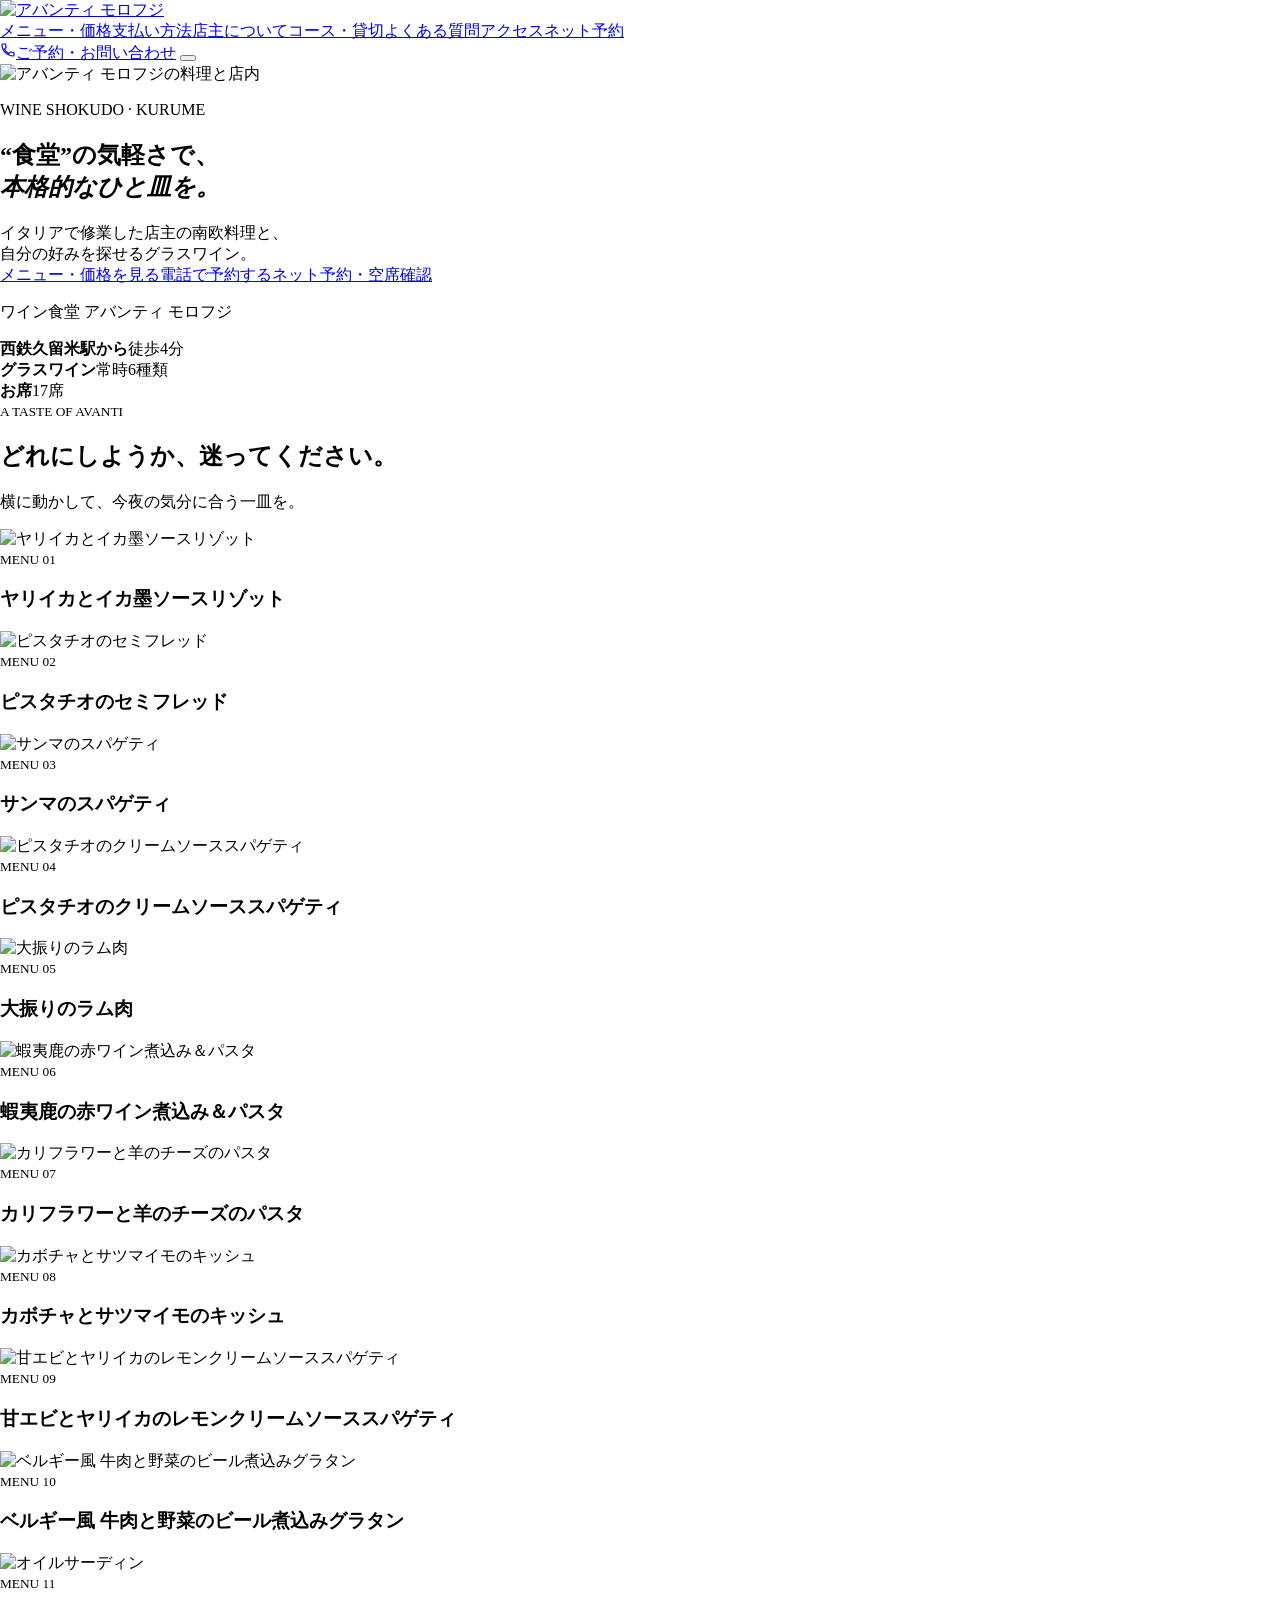
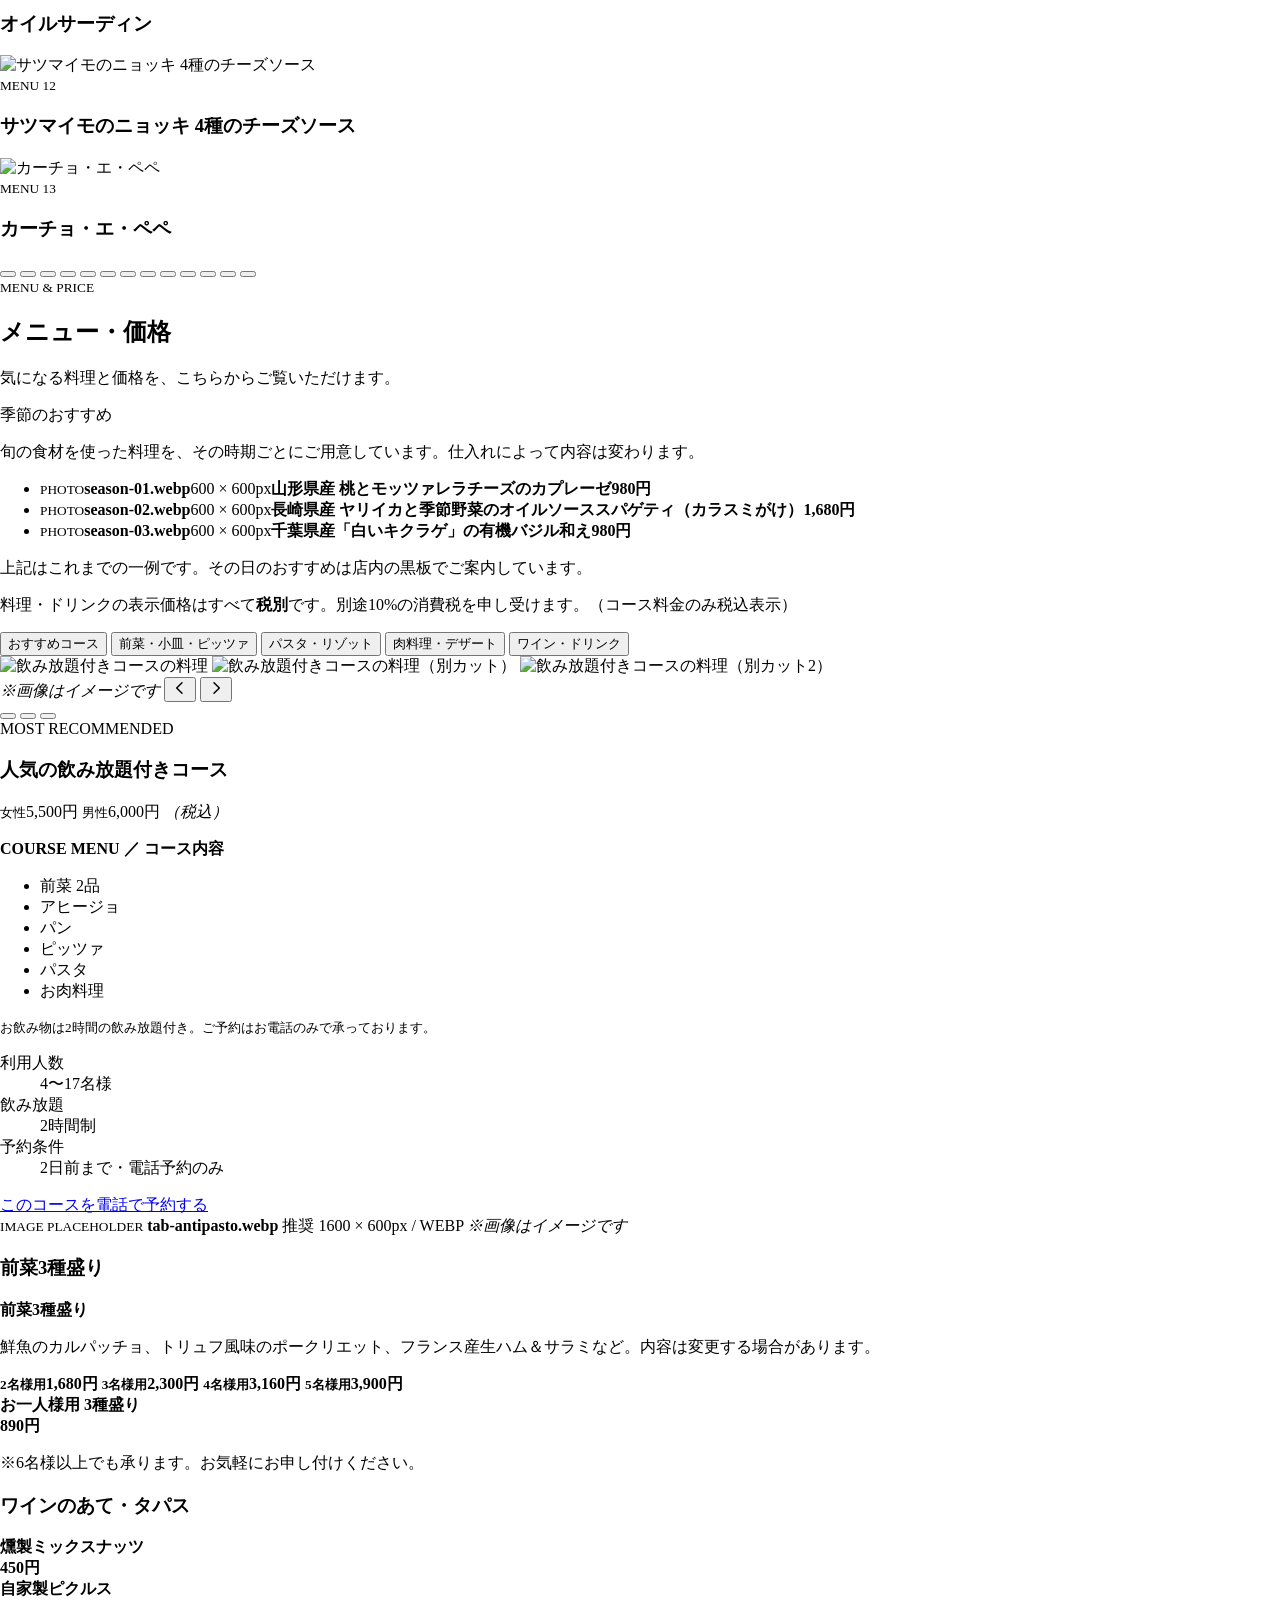
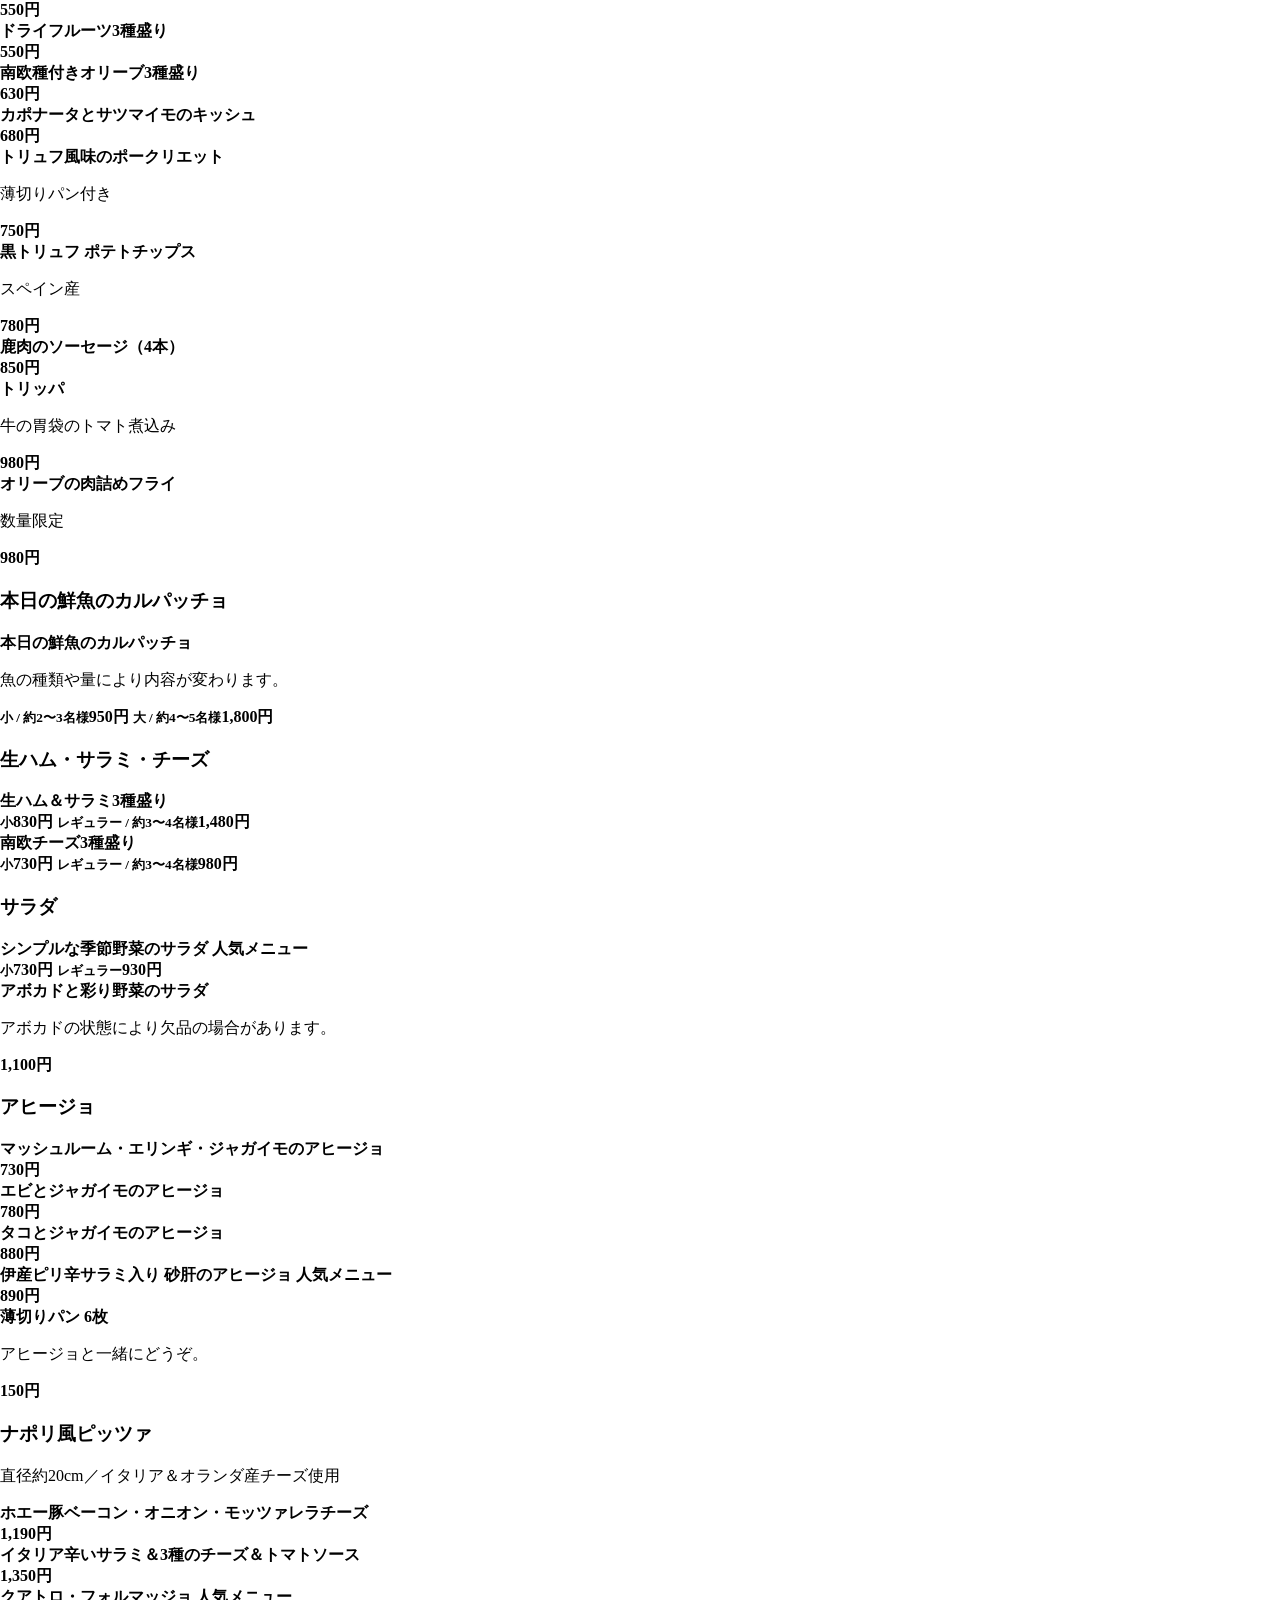
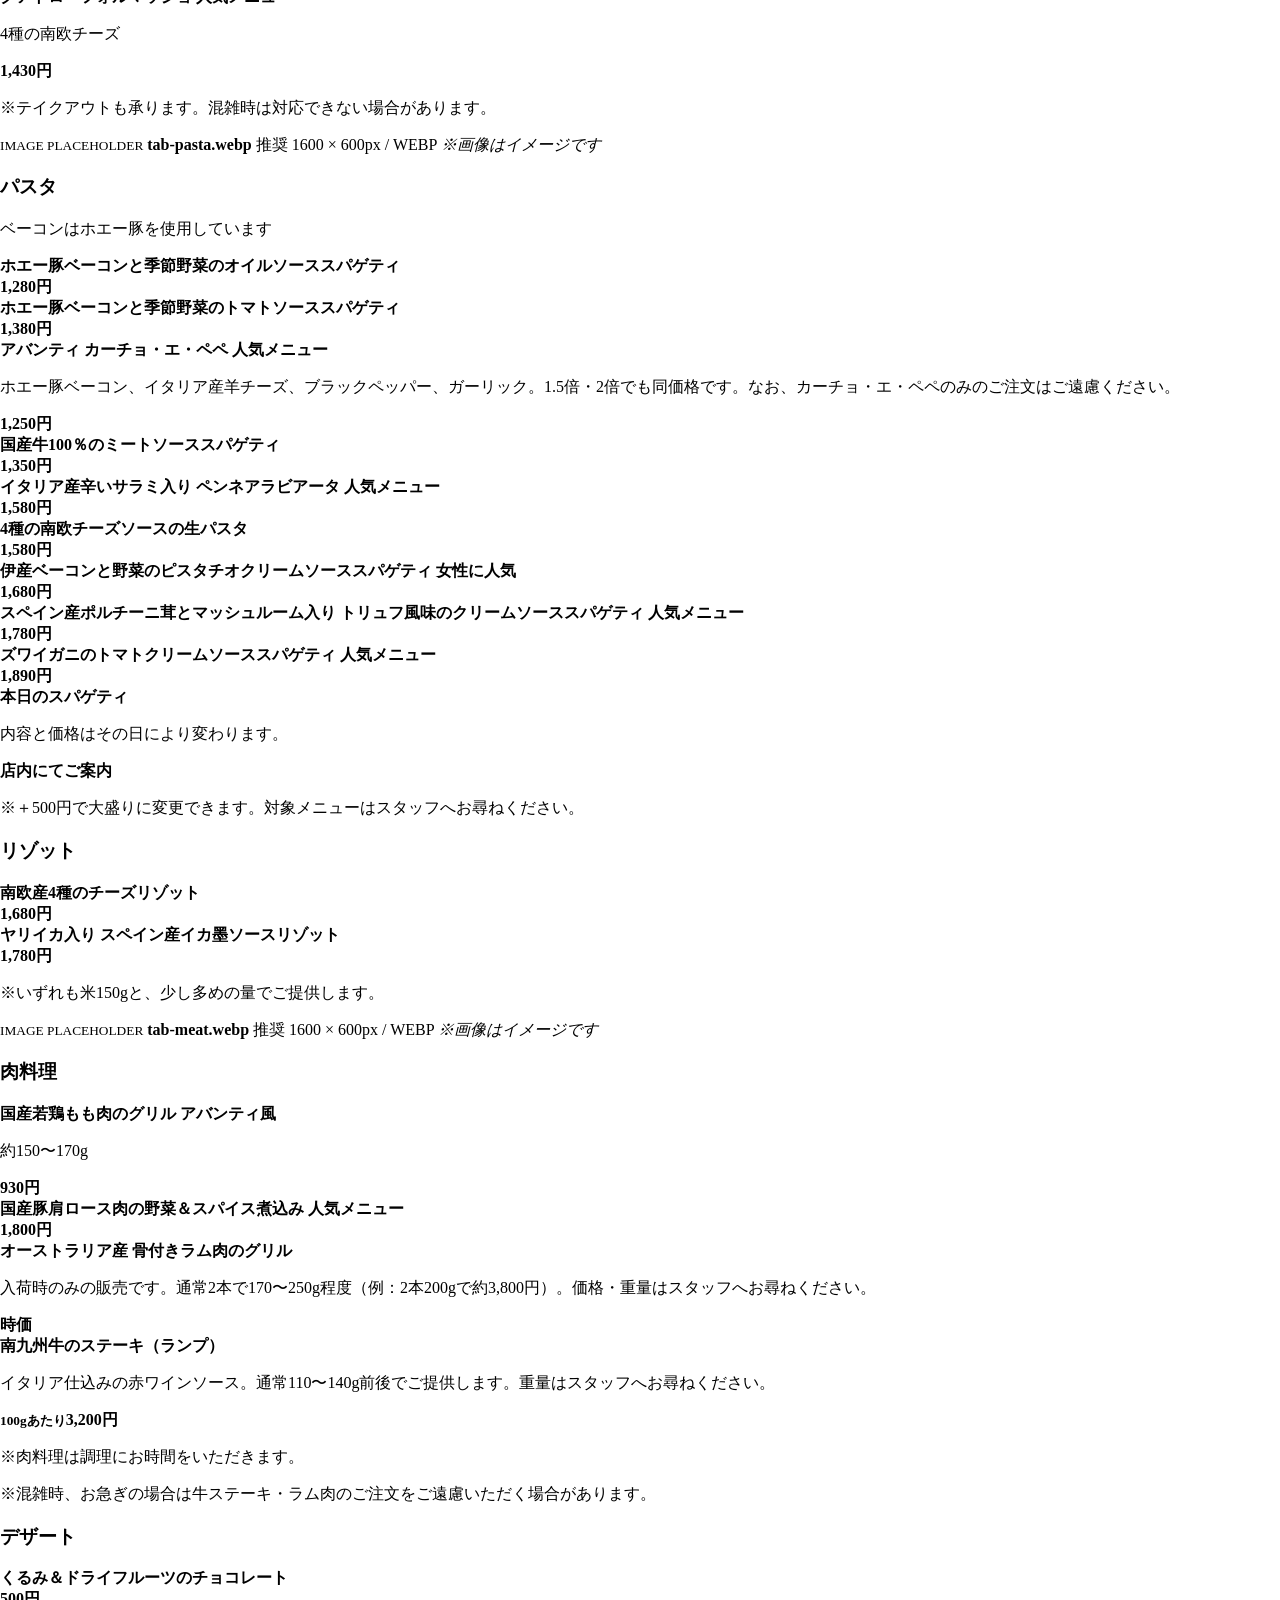
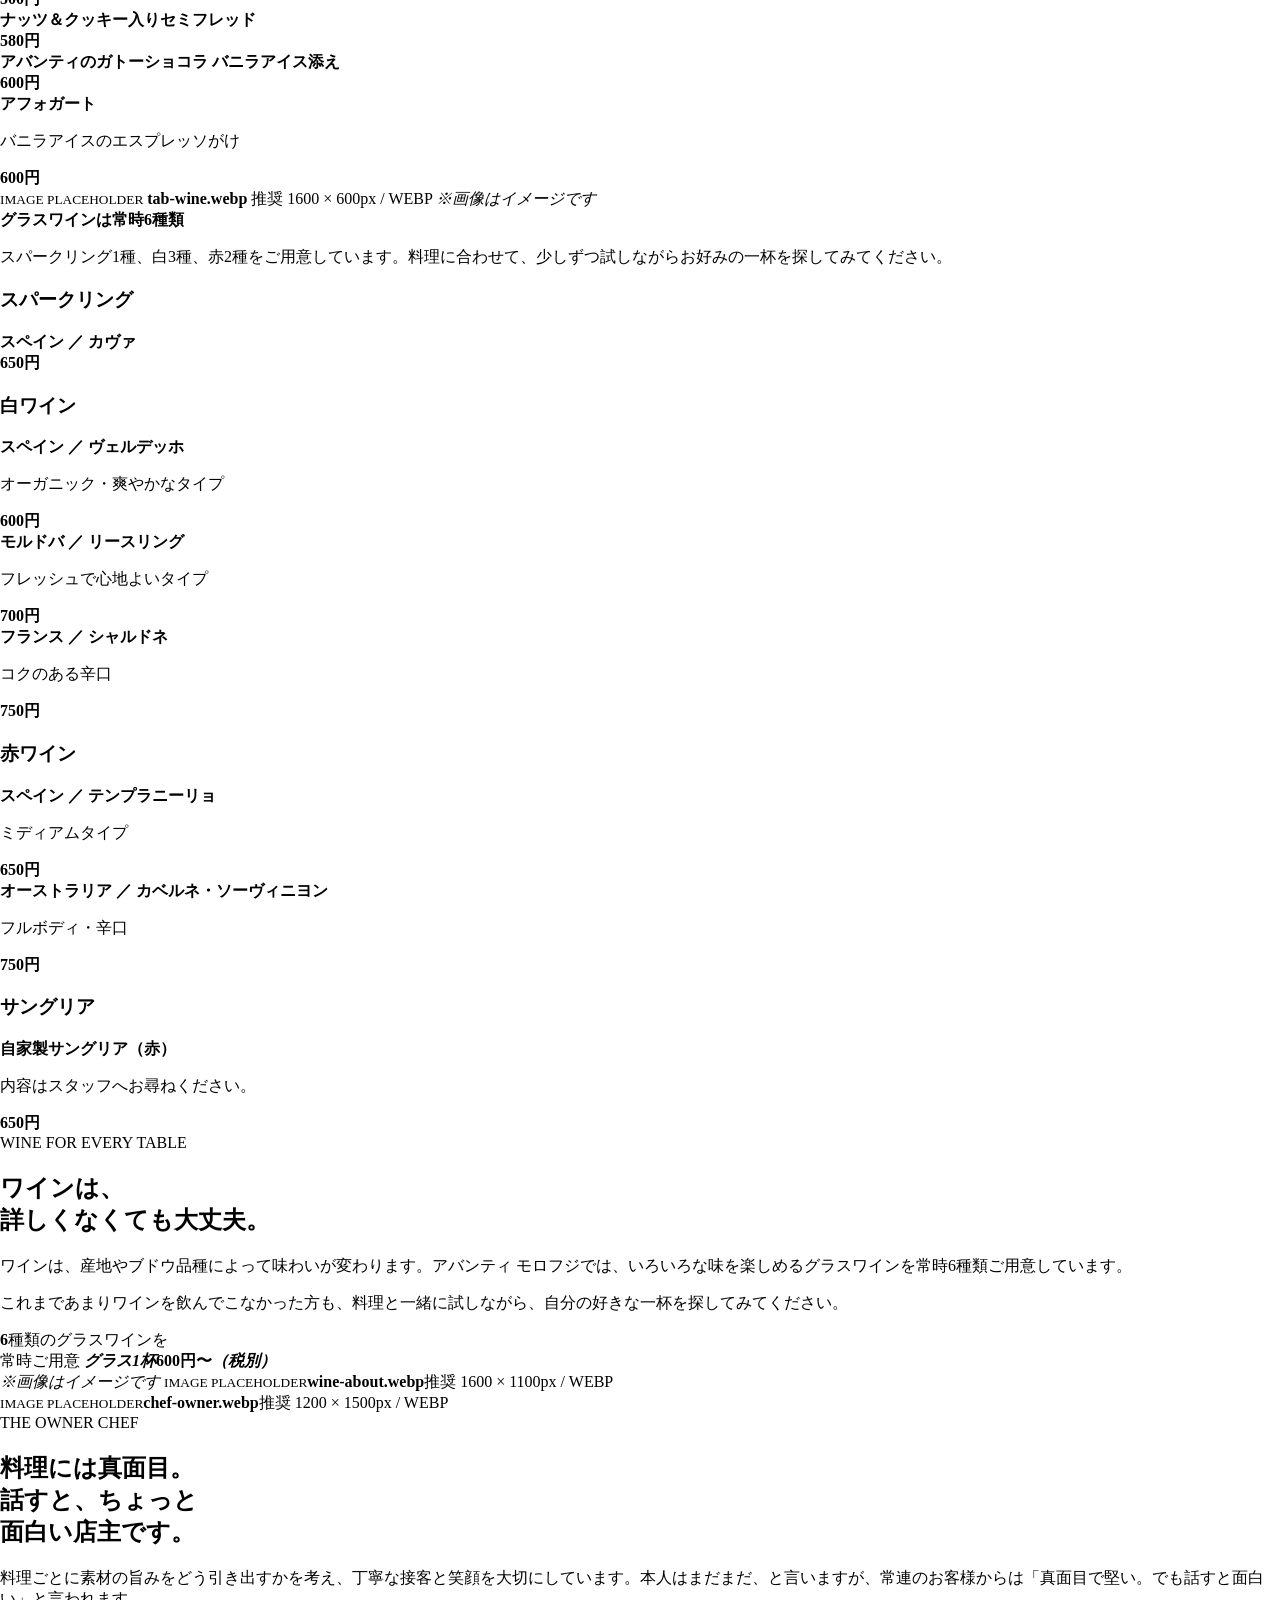
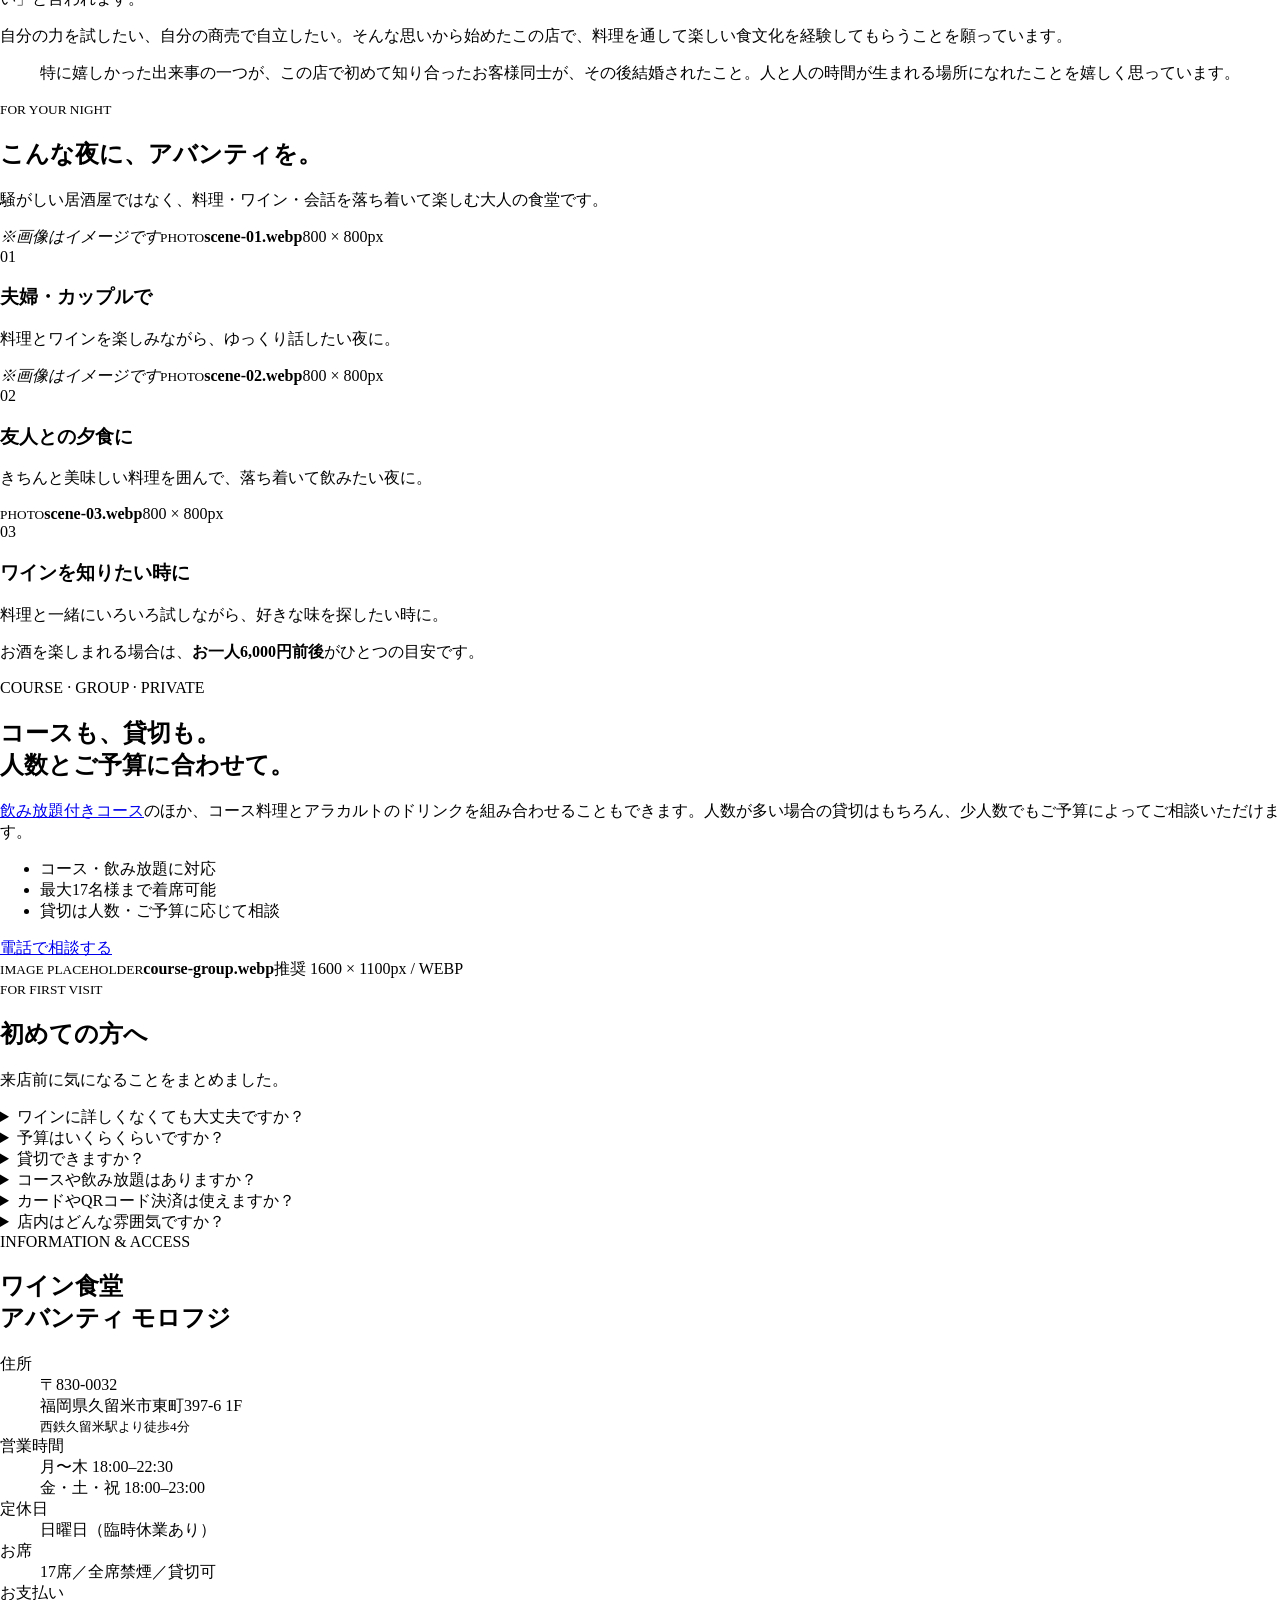
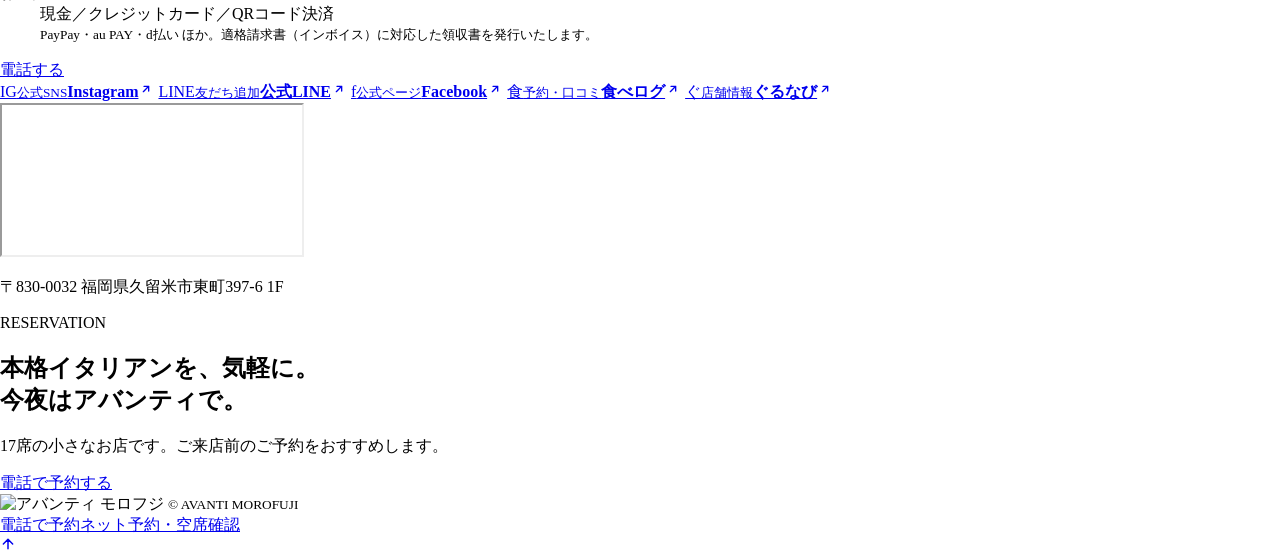
==== commit 00f60b5c: "ナビの「こんな時に」を「支払い方法」に差し替え 来店前に調べられる情報を優先し、雰囲気を伝える項目より 支払い手段への導線を上に置いた。  新しい並び:   メニュー・価格 / 支払い方法 / 店主に" ====
--- a/menu-guide.html
+++ b/menu-guide.html
@@ -24,7 +24,7 @@
     <meta name="twitter:description" content="料理、価格、ワイン、店主についてご案内します。">
     <meta name="twitter:image" content="https://810eigo-droid.github.io/avanti_morofujl/public/images/shop-intro.jpg?v=20260819">
     <meta name="twitter:image:alt" content="ワイン食堂 アバンティ モロフジ｜西鉄久留米駅から徒歩4分">
-    <link rel="stylesheet" href="/avanti_morofujl/public/menu-guide.css?v=20260819d">
+    <link rel="stylesheet" href="/avanti_morofujl/public/menu-guide.css?v=20260819e">
   </head>
   <body style="margin:0">
     <main class="mg-page" id="top">
@@ -34,7 +34,7 @@
           <img src="/avanti_morofujl/public/images/logo-main.webp" alt="アバンティ モロフジ"/>
         </a>
         <nav class="mg-nav" aria-label="新ページ メインメニュー">
-          <a href="#menu">メニュー・価格</a><a href="#owner">店主について</a><a href="#scene">こんな時に</a><a href="#group">コース・貸切</a><a href="#faq">よくある質問</a><a href="#access">アクセス</a><a href="https://tabelog.com/fukuoka/A4008/A400801/40036124/" target="_blank" rel="noreferrer">ネット予約</a>
+          <a href="#menu">メニュー・価格</a><a href="#payment">支払い方法</a><a href="#owner">店主について</a><a href="#group">コース・貸切</a><a href="#faq">よくある質問</a><a href="#access">アクセス</a><a href="https://tabelog.com/fukuoka/A4008/A400801/40036124/" target="_blank" rel="noreferrer">ネット予約</a>
         </nav>
         <a class="mg-header-call" href="tel:0942313360"><span><svg viewBox="0 0 24 24" width="16" height="16" aria-hidden="true" focusable="false"><path d="M6.6 10.8a15.1 15.1 0 006.6 6.6l2.2-2.2a1 1 0 011-.25 11.4 11.4 0 003.6.6 1 1 0 011 1V20a1 1 0 01-1 1A17 17 0 013 4a1 1 0 011-1h3.5a1 1 0 011 1 11.4 11.4 0 00.6 3.6 1 1 0 01-.25 1z" fill="none" stroke="currentColor" stroke-width="1.8" stroke-linecap="round" stroke-linejoin="round"/></svg>ご予約・お問い合わせ</span></a>
         <button class="mg-menu-toggle" type="button" aria-label="メニューを開く" aria-expanded="false">
@@ -894,7 +894,7 @@
               <dt>お席</dt>
               <dd>17席／全席禁煙／貸切可</dd>
             </div>
-            <div>
+            <div id="payment">
               <dt>お支払い</dt>
               <dd>現金／クレジットカード／QRコード決済<br/>
                 <small>PayPay・au PAY・d払い ほか。適格請求書（インボイス）に対応した領収書を発行いたします。</small>
@@ -952,7 +952,7 @@
           <p class="mg-call-note">営業時間：月〜木 18:00–22:30 ／ 金・土・祝 18:00–23:00（日曜定休）</p>
         </div>
       </div>
-      <script src="/avanti_morofujl/public/menu-guide.js?v=20260819d" defer="">
+      <script src="/avanti_morofujl/public/menu-guide.js?v=20260819e" defer="">
       </script>
     </main>
   </body>
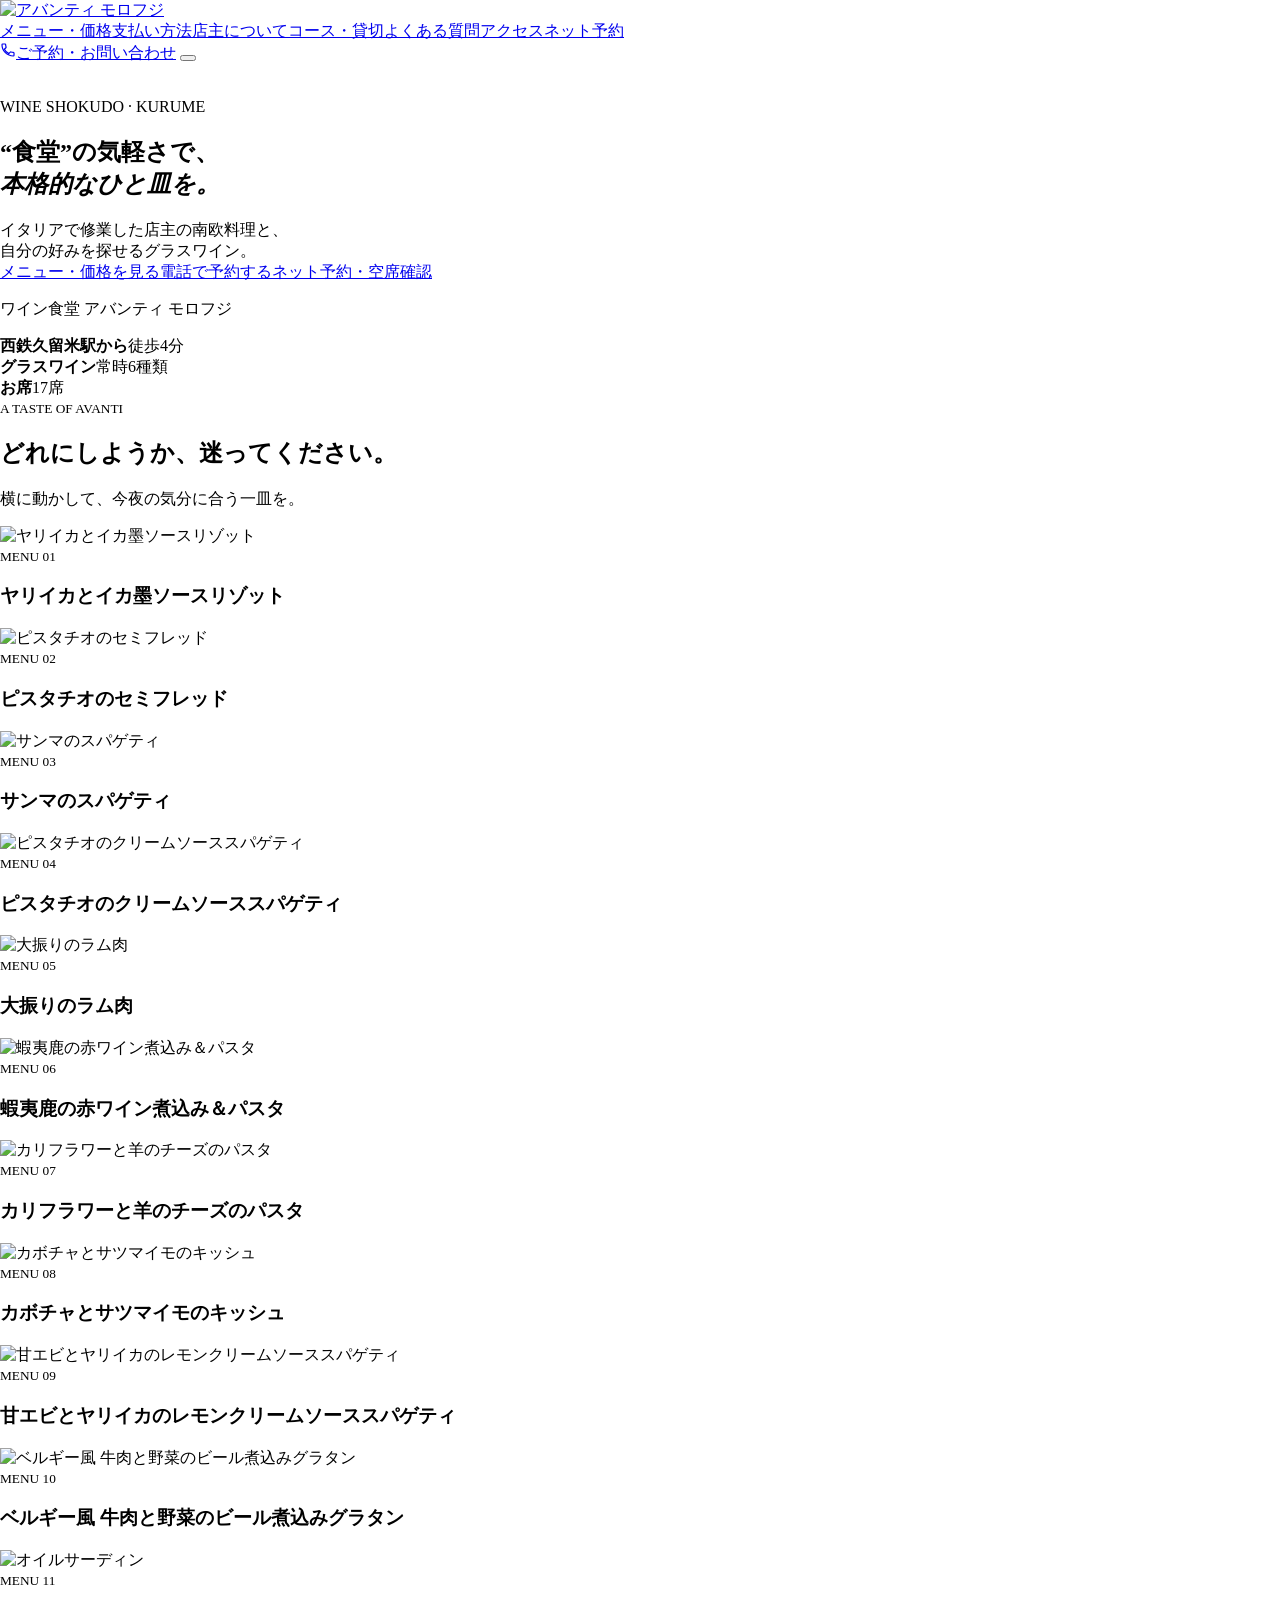
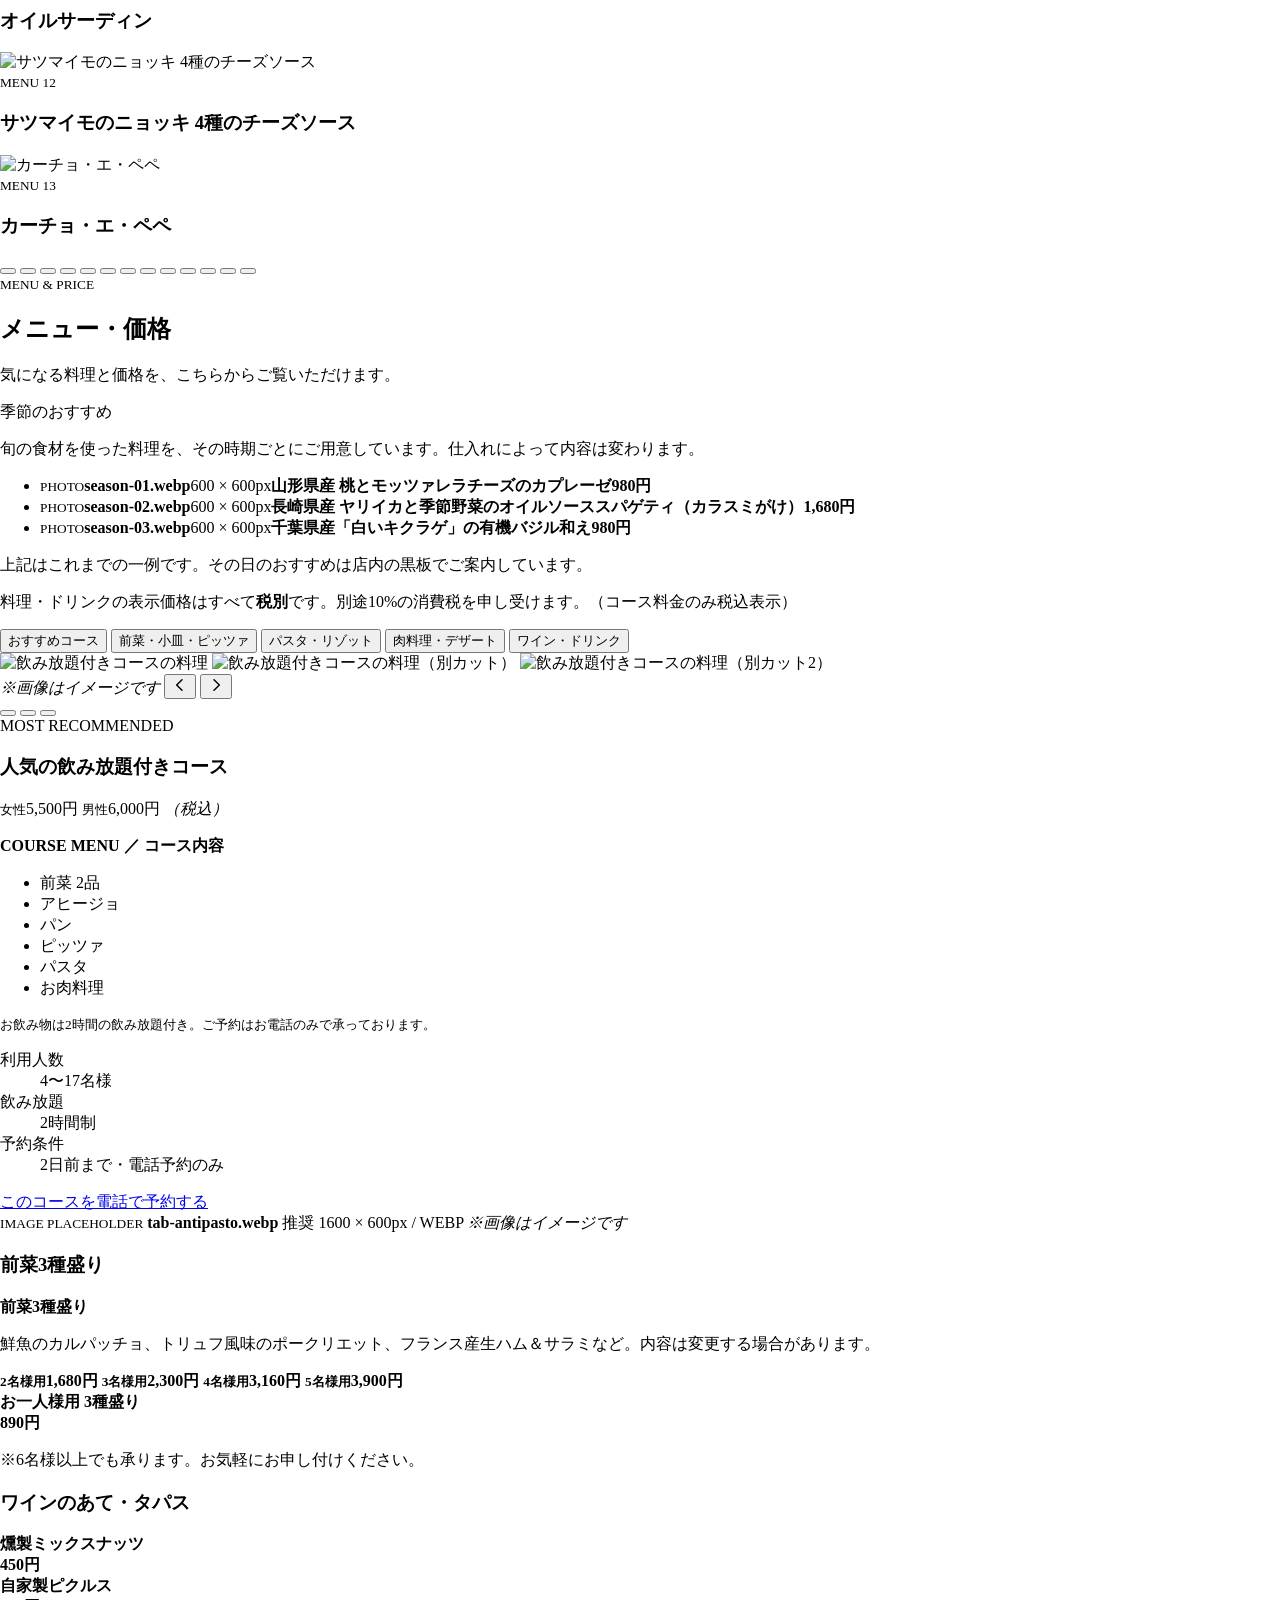
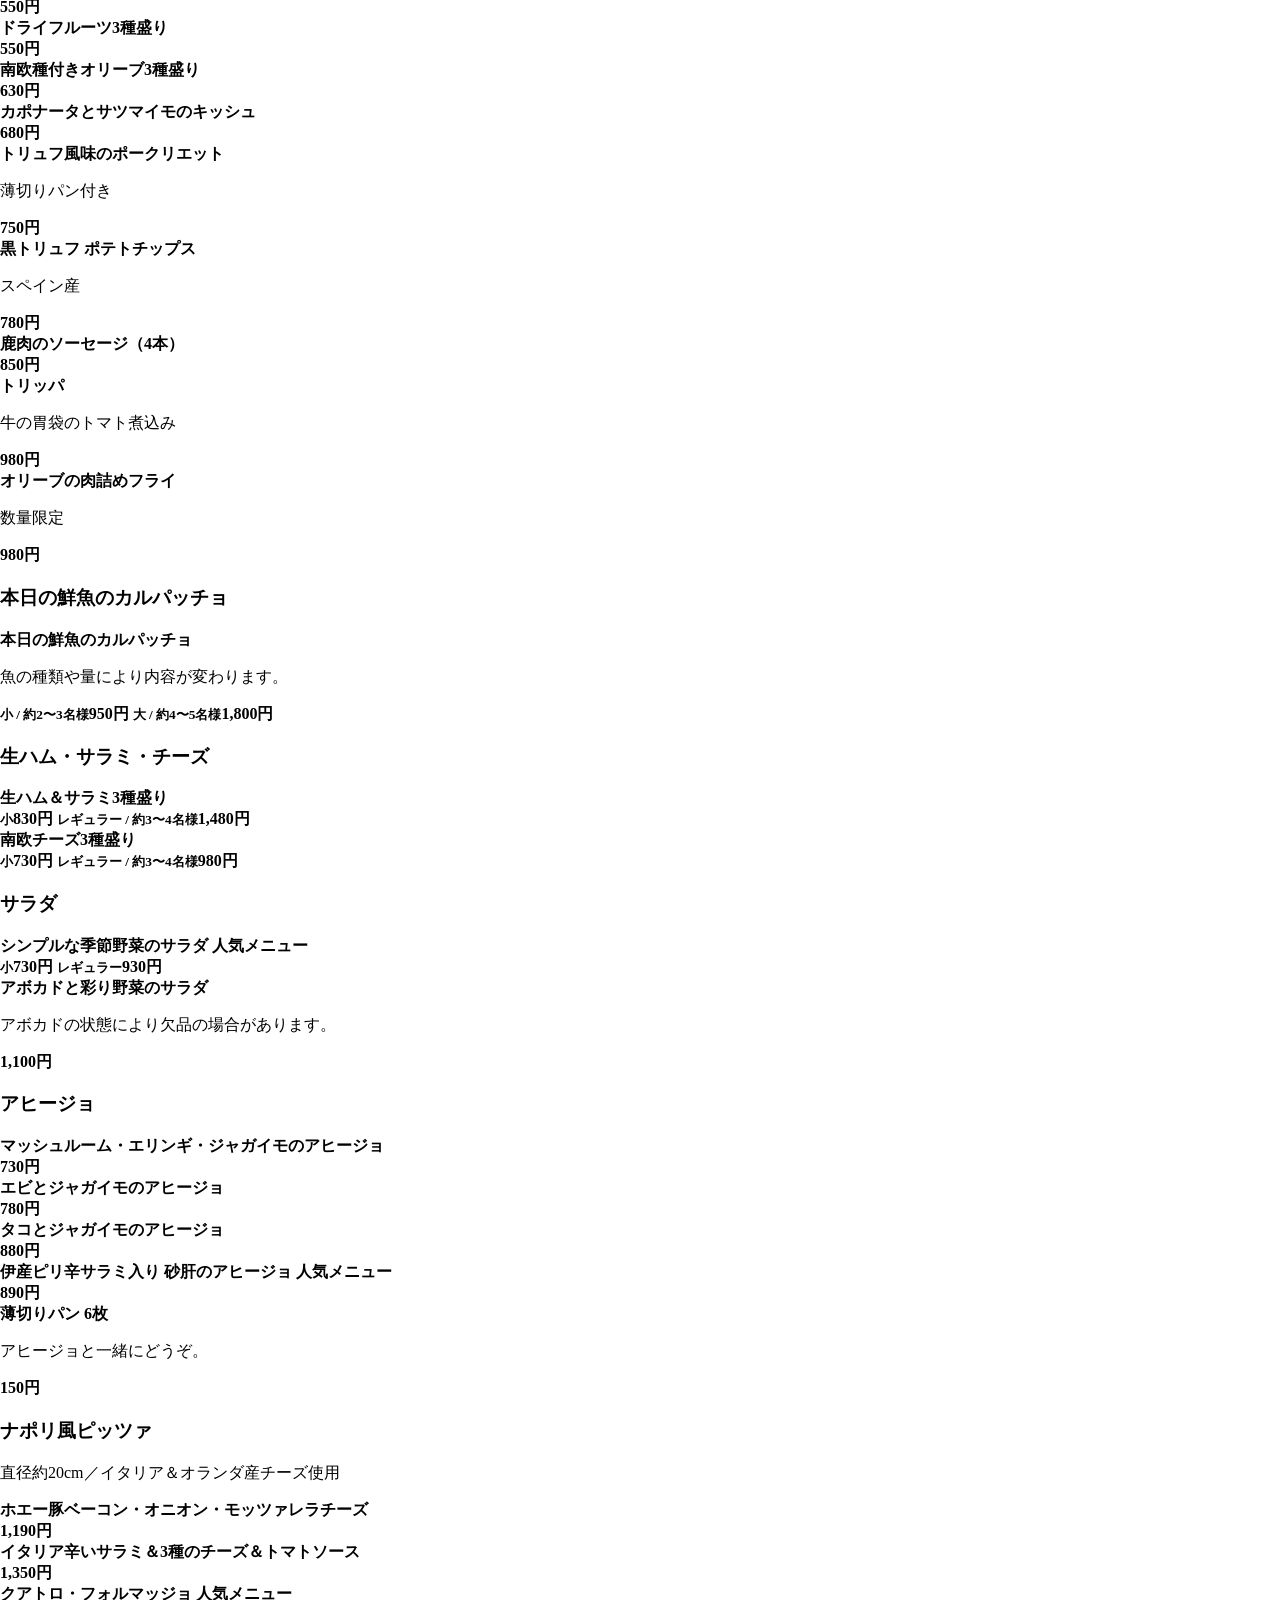
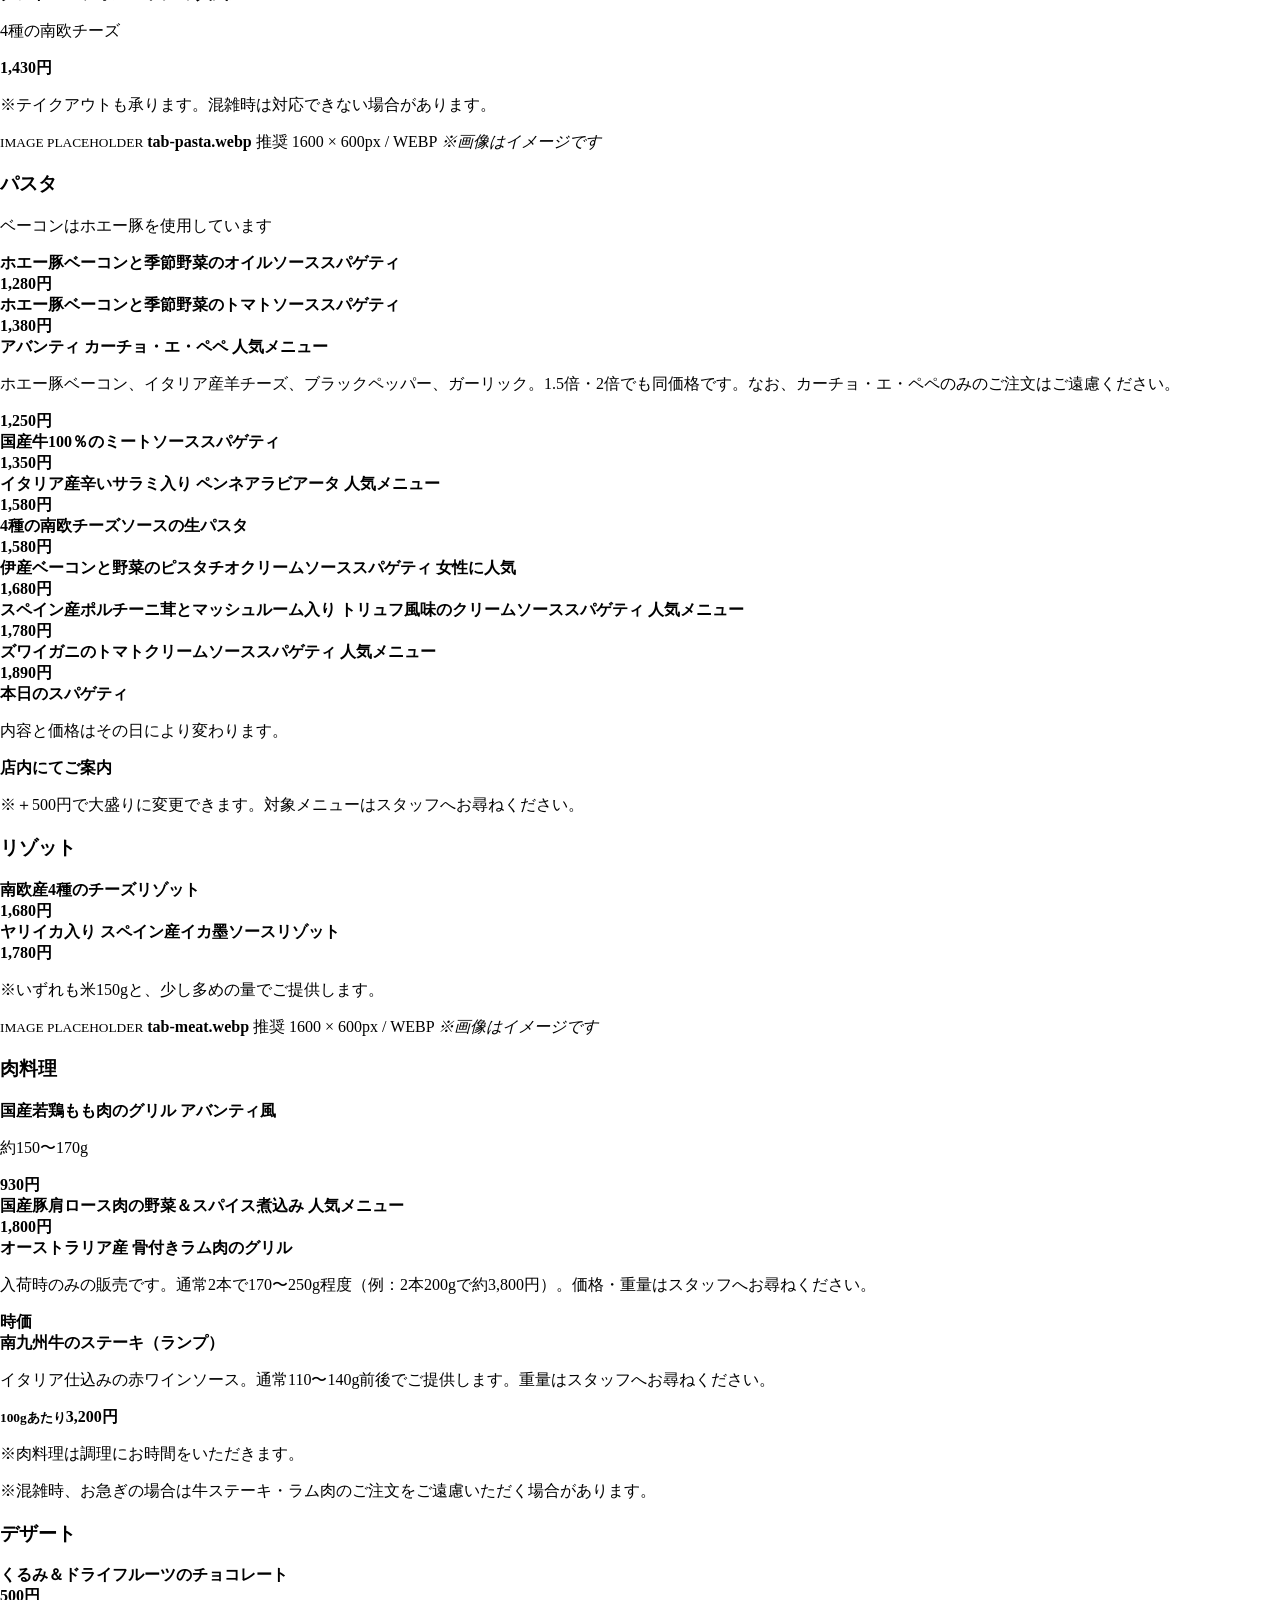
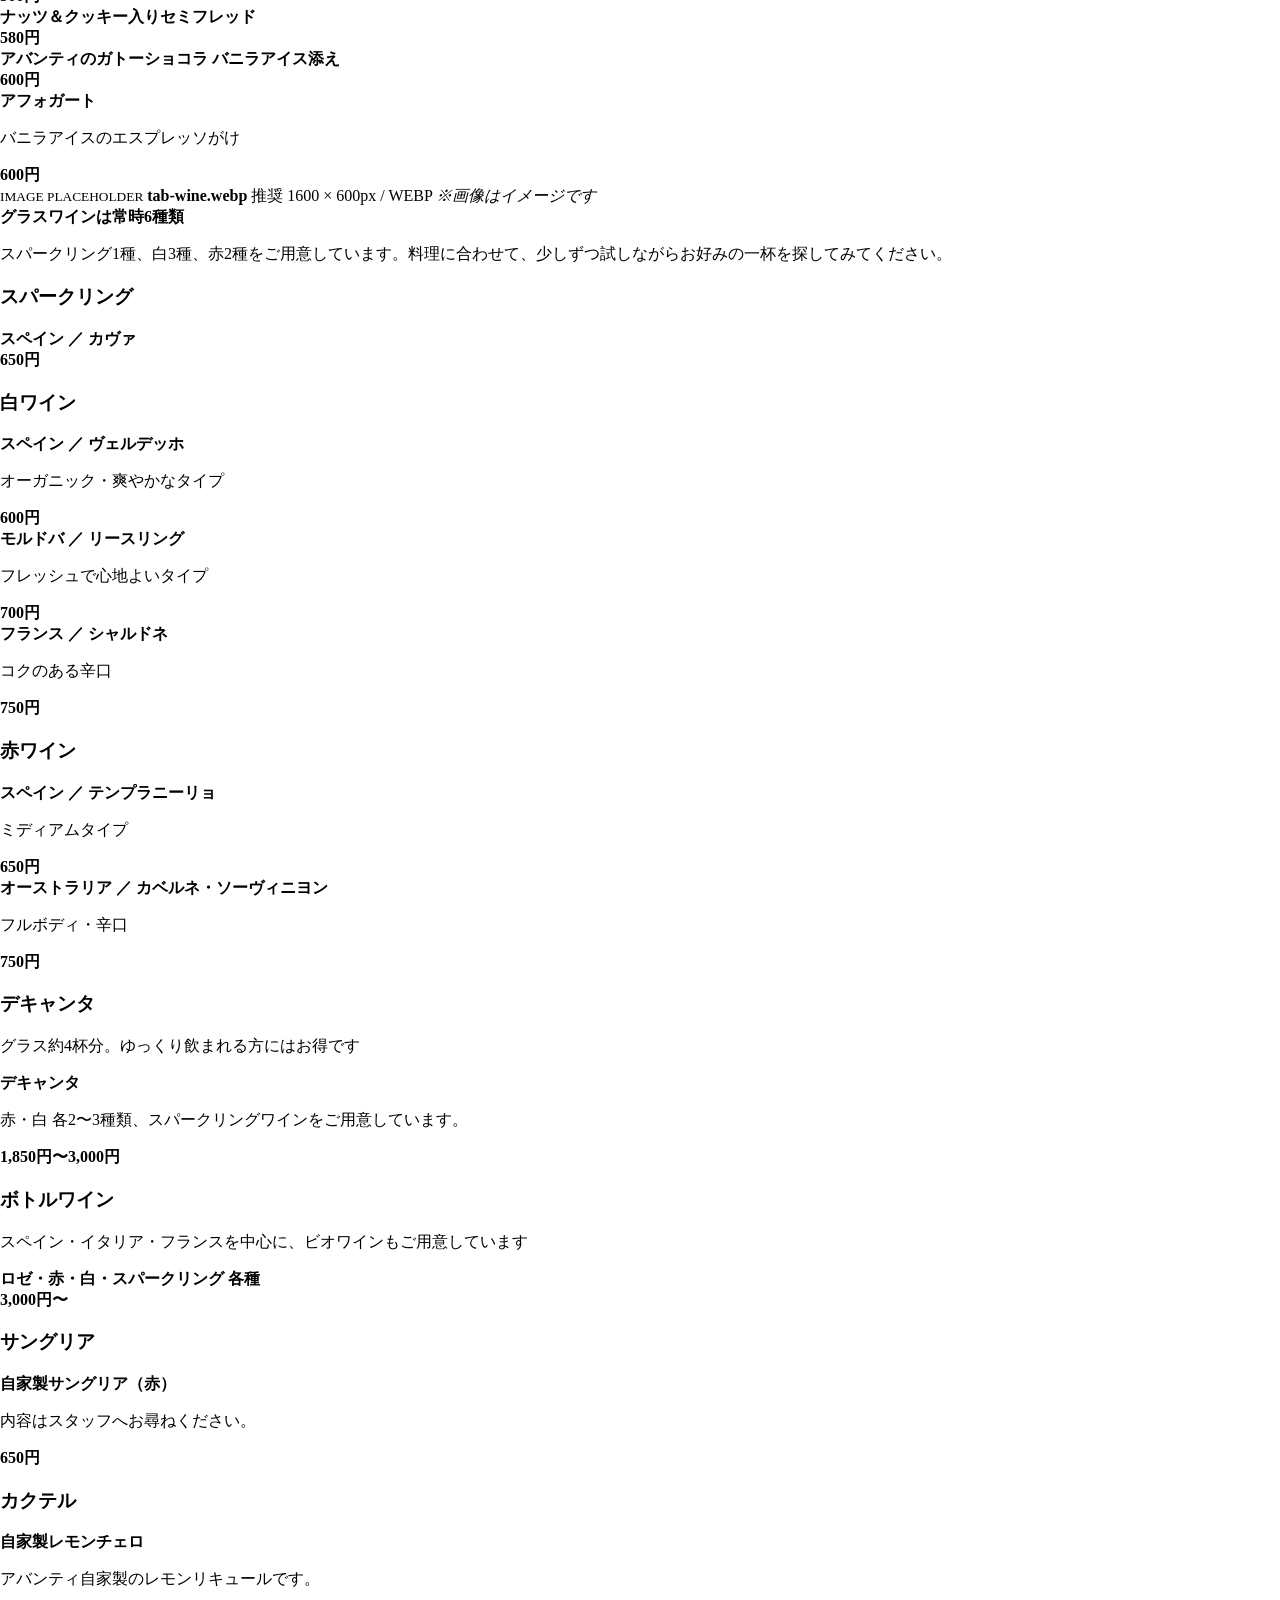
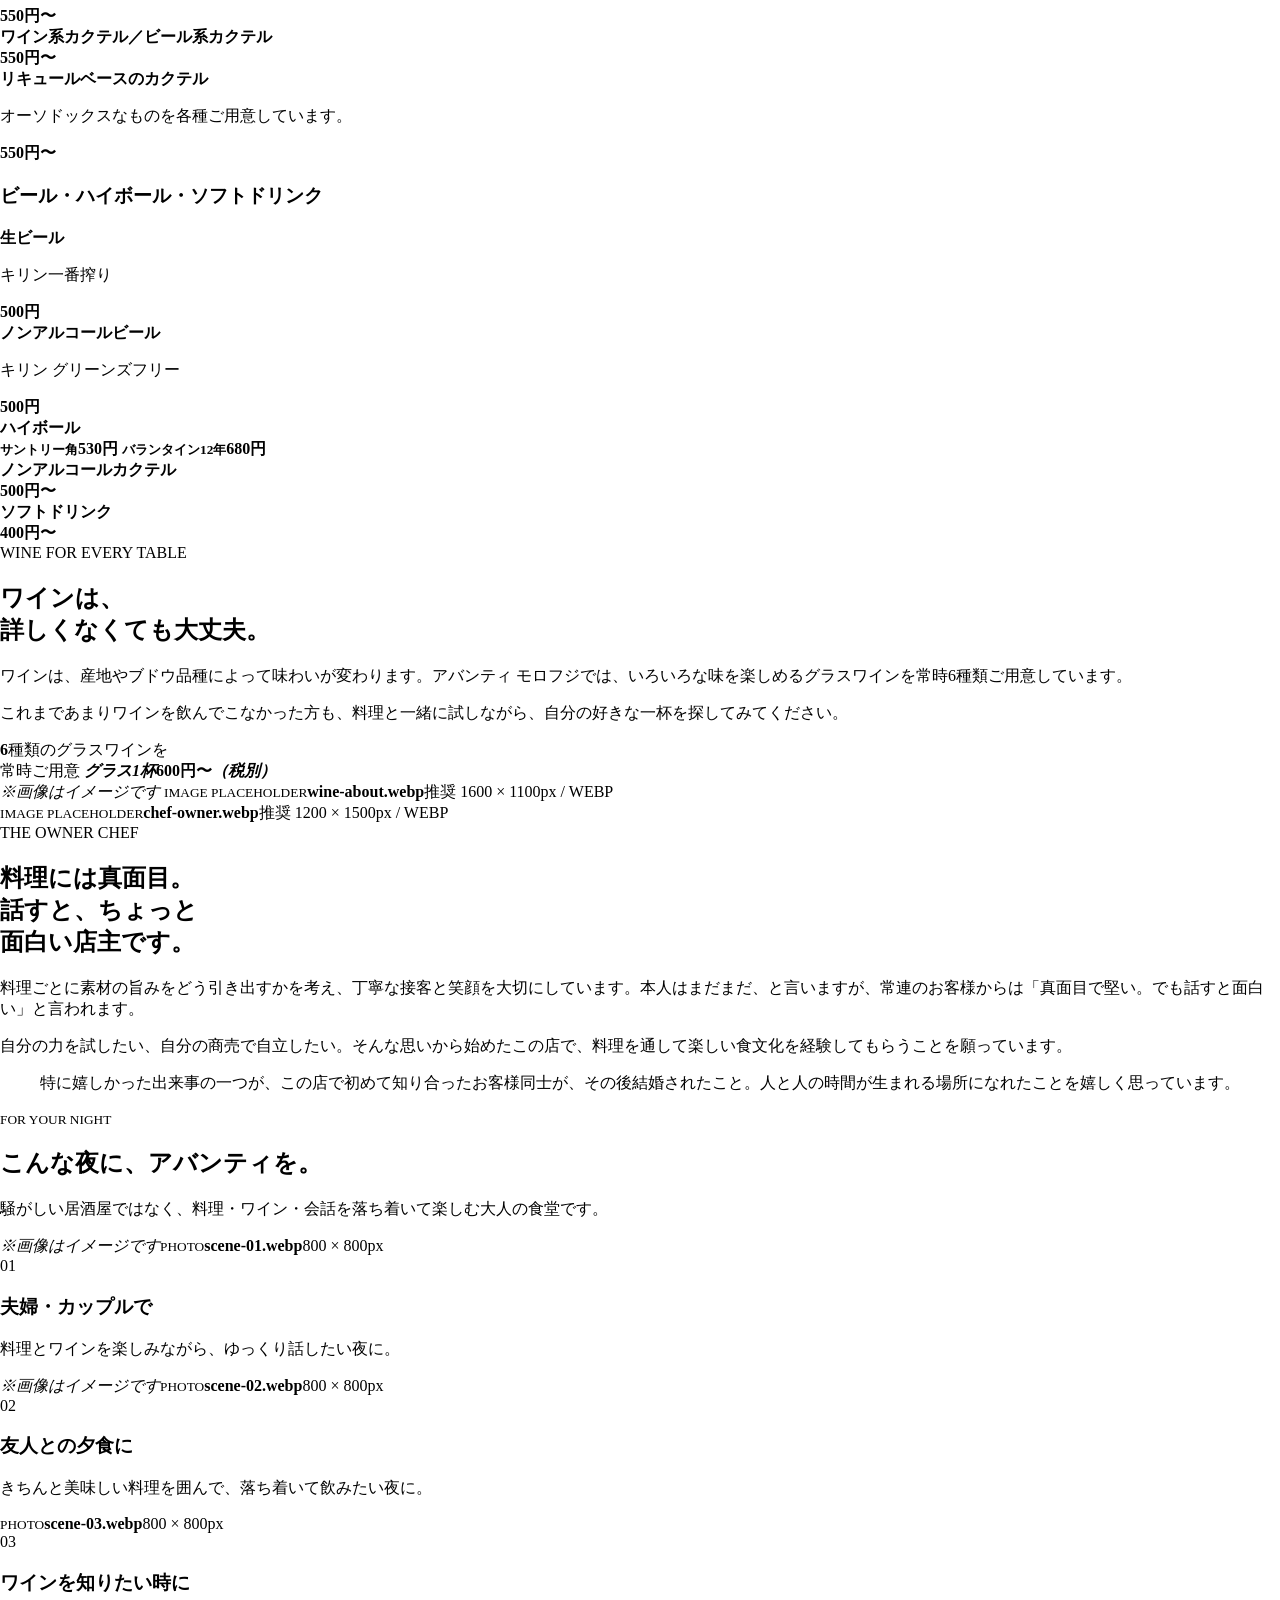
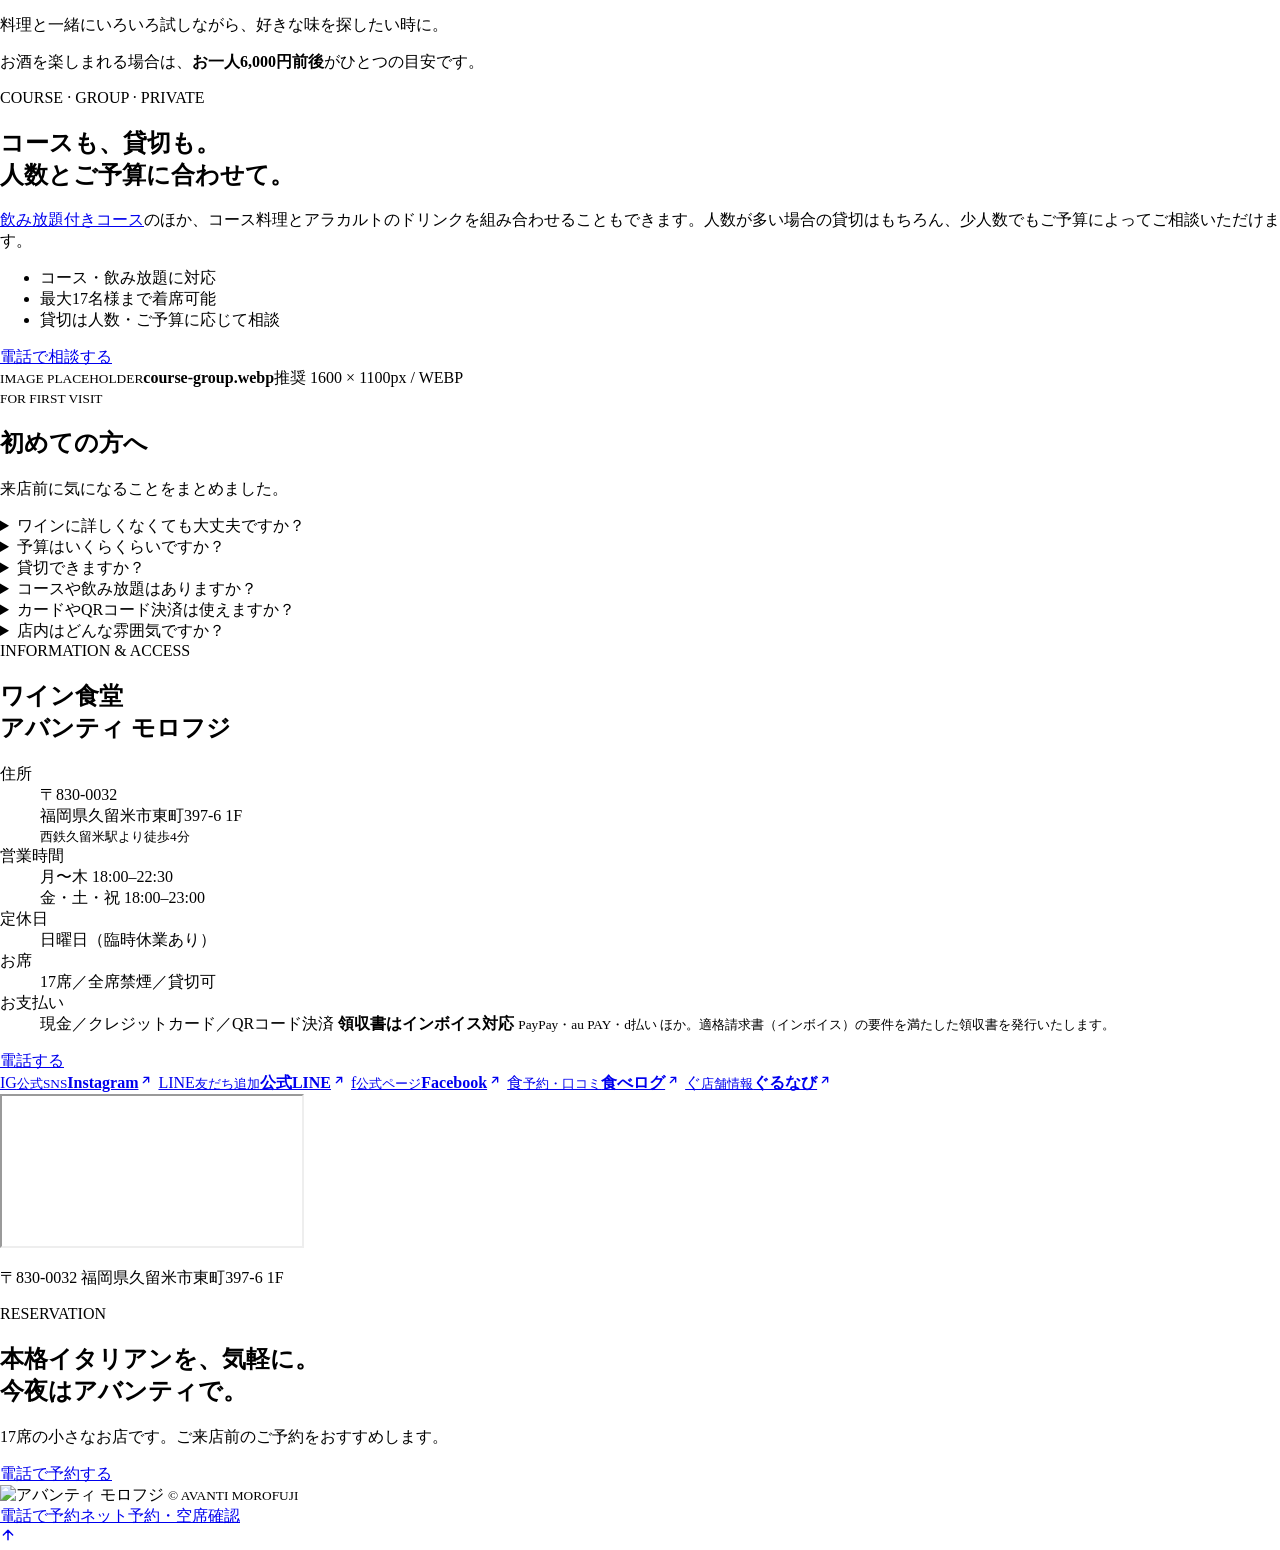
==== commit 6e9144d5: "ドリンクメニューを追加（デキャンタ・ボトル・カクテル・その他） ワイン・ドリンクのタブに4グループ11品を追加し、全8グループ17品に。  - デキャンタ 1,850円〜3,000円（グラス約4杯分／" ====
--- a/menu-guide.html
+++ b/menu-guide.html
@@ -24,7 +24,7 @@
     <meta name="twitter:description" content="料理、価格、ワイン、店主についてご案内します。">
     <meta name="twitter:image" content="https://810eigo-droid.github.io/avanti_morofujl/public/images/shop-intro.jpg?v=20260819">
     <meta name="twitter:image:alt" content="ワイン食堂 アバンティ モロフジ｜西鉄久留米駅から徒歩4分">
-    <link rel="stylesheet" href="/avanti_morofujl/public/menu-guide.css?v=20260819e">
+    <link rel="stylesheet" href="/avanti_morofujl/public/menu-guide.css?v=20260819g">
   </head>
   <body style="margin:0">
     <main class="mg-page" id="top">
@@ -747,6 +747,31 @@
               </div>
             </div>
             <div class="mg-menu-group">
+              <h3>デキャンタ</h3>
+              <p class="mg-menu-note mg-menu-note-intro">グラス約4杯分。ゆっくり飲まれる方にはお得です</p>
+              <div class="mg-menu-list">
+              <article>
+                <div>
+                  <b>デキャンタ</b>
+                  <p>赤・白 各2〜3種類、スパークリングワインをご用意しています。</p>
+                </div>
+                <strong>1,850円〜3,000円</strong>
+              </article>
+              </div>
+            </div>
+            <div class="mg-menu-group">
+              <h3>ボトルワイン</h3>
+              <p class="mg-menu-note mg-menu-note-intro">スペイン・イタリア・フランスを中心に、ビオワインもご用意しています</p>
+              <div class="mg-menu-list">
+              <article>
+                <div>
+                  <b>ロゼ・赤・白・スパークリング 各種</b>
+                </div>
+                <strong>3,000円〜</strong>
+              </article>
+              </div>
+            </div>
+            <div class="mg-menu-group">
               <h3>サングリア</h3>
               <div class="mg-menu-list">
               <article>
@@ -755,6 +780,71 @@
                   <p>内容はスタッフへお尋ねください。</p>
                 </div>
                 <strong>650円</strong>
+              </article>
+              </div>
+            </div>
+            <div class="mg-menu-group">
+              <h3>カクテル</h3>
+              <div class="mg-menu-list">
+              <article>
+                <div>
+                  <b>自家製レモンチェロ</b>
+                  <p>アバンティ自家製のレモンリキュールです。</p>
+                </div>
+                <strong>550円〜</strong>
+              </article>
+              <article>
+                <div>
+                  <b>ワイン系カクテル／ビール系カクテル</b>
+                </div>
+                <strong>550円〜</strong>
+              </article>
+              <article>
+                <div>
+                  <b>リキュールベースのカクテル</b>
+                  <p>オーソドックスなものを各種ご用意しています。</p>
+                </div>
+                <strong>550円〜</strong>
+              </article>
+              </div>
+            </div>
+            <div class="mg-menu-group">
+              <h3>ビール・ハイボール・ソフトドリンク</h3>
+              <div class="mg-menu-list">
+              <article>
+                <div>
+                  <b>生ビール</b>
+                  <p>キリン一番搾り</p>
+                </div>
+                <strong>500円</strong>
+              </article>
+              <article>
+                <div>
+                  <b>ノンアルコールビール</b>
+                  <p>キリン グリーンズフリー</p>
+                </div>
+                <strong>500円</strong>
+              </article>
+              <article>
+                <div>
+                  <b>ハイボール</b>
+                </div>
+                <strong class="mg-price-set">
+                  <span><small>サントリー角</small>530円</span>
+                  <span><small>バランタイン12年</small>680円</span>
+                </strong>
+              </article>
+              <article>
+                <div>
+                  <b>ノンアルコールカクテル</b>
+                </div>
+                <strong>500円〜</strong>
+              </article>
+              <article>
+                <div>
+                  <b>ソフトドリンク</b>
+                </div>
+                <strong>400円〜</strong>
               </article>
               </div>
             </div>
@@ -896,8 +986,9 @@
             </div>
             <div id="payment">
               <dt>お支払い</dt>
-              <dd>現金／クレジットカード／QRコード決済<br/>
-                <small>PayPay・au PAY・d払い ほか。適格請求書（インボイス）に対応した領収書を発行いたします。</small>
+              <dd>現金／クレジットカード／QRコード決済
+                <b class="mg-invoice">領収書はインボイス対応</b>
+                <small>PayPay・au PAY・d払い ほか。適格請求書（インボイス）の要件を満たした領収書を発行いたします。</small>
               </dd>
             </div>
           </dl>
@@ -952,7 +1043,7 @@
           <p class="mg-call-note">営業時間：月〜木 18:00–22:30 ／ 金・土・祝 18:00–23:00（日曜定休）</p>
         </div>
       </div>
-      <script src="/avanti_morofujl/public/menu-guide.js?v=20260819e" defer="">
+      <script src="/avanti_morofujl/public/menu-guide.js?v=20260819g" defer="">
       </script>
     </main>
   </body>
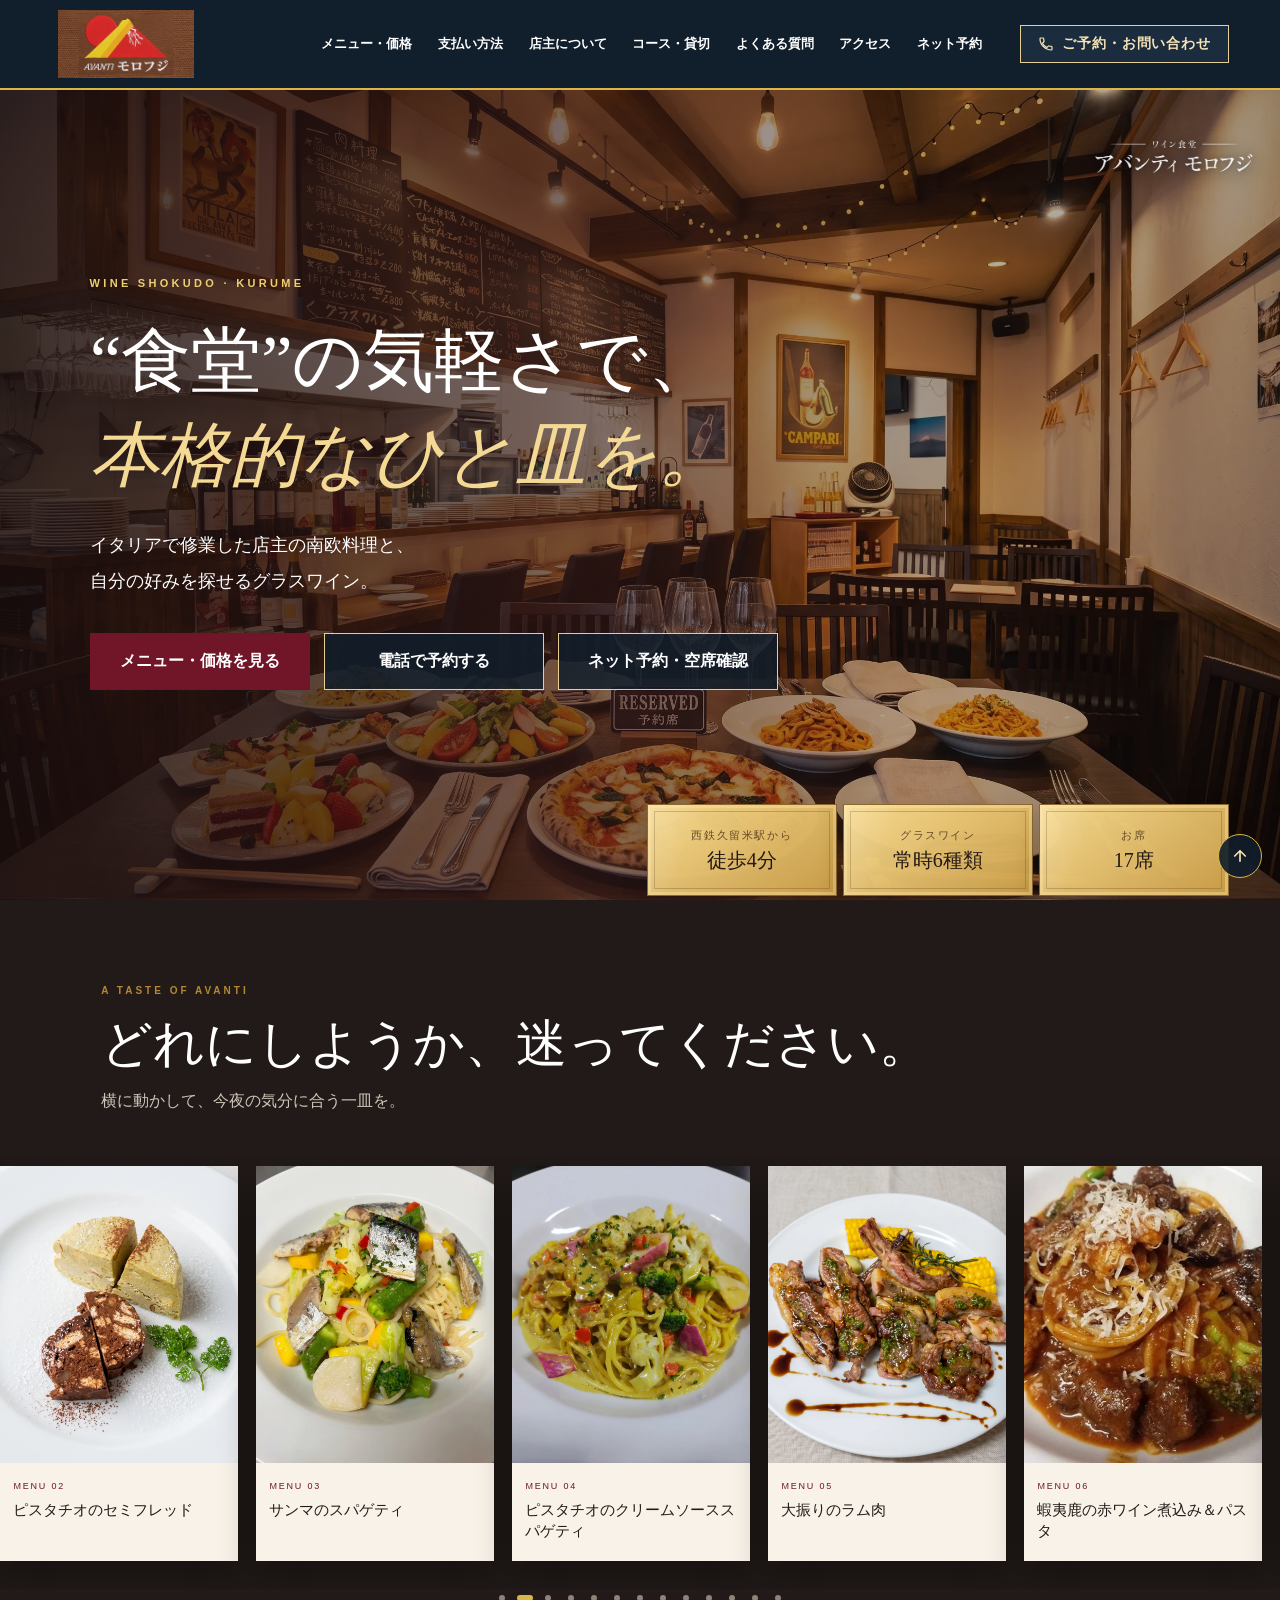
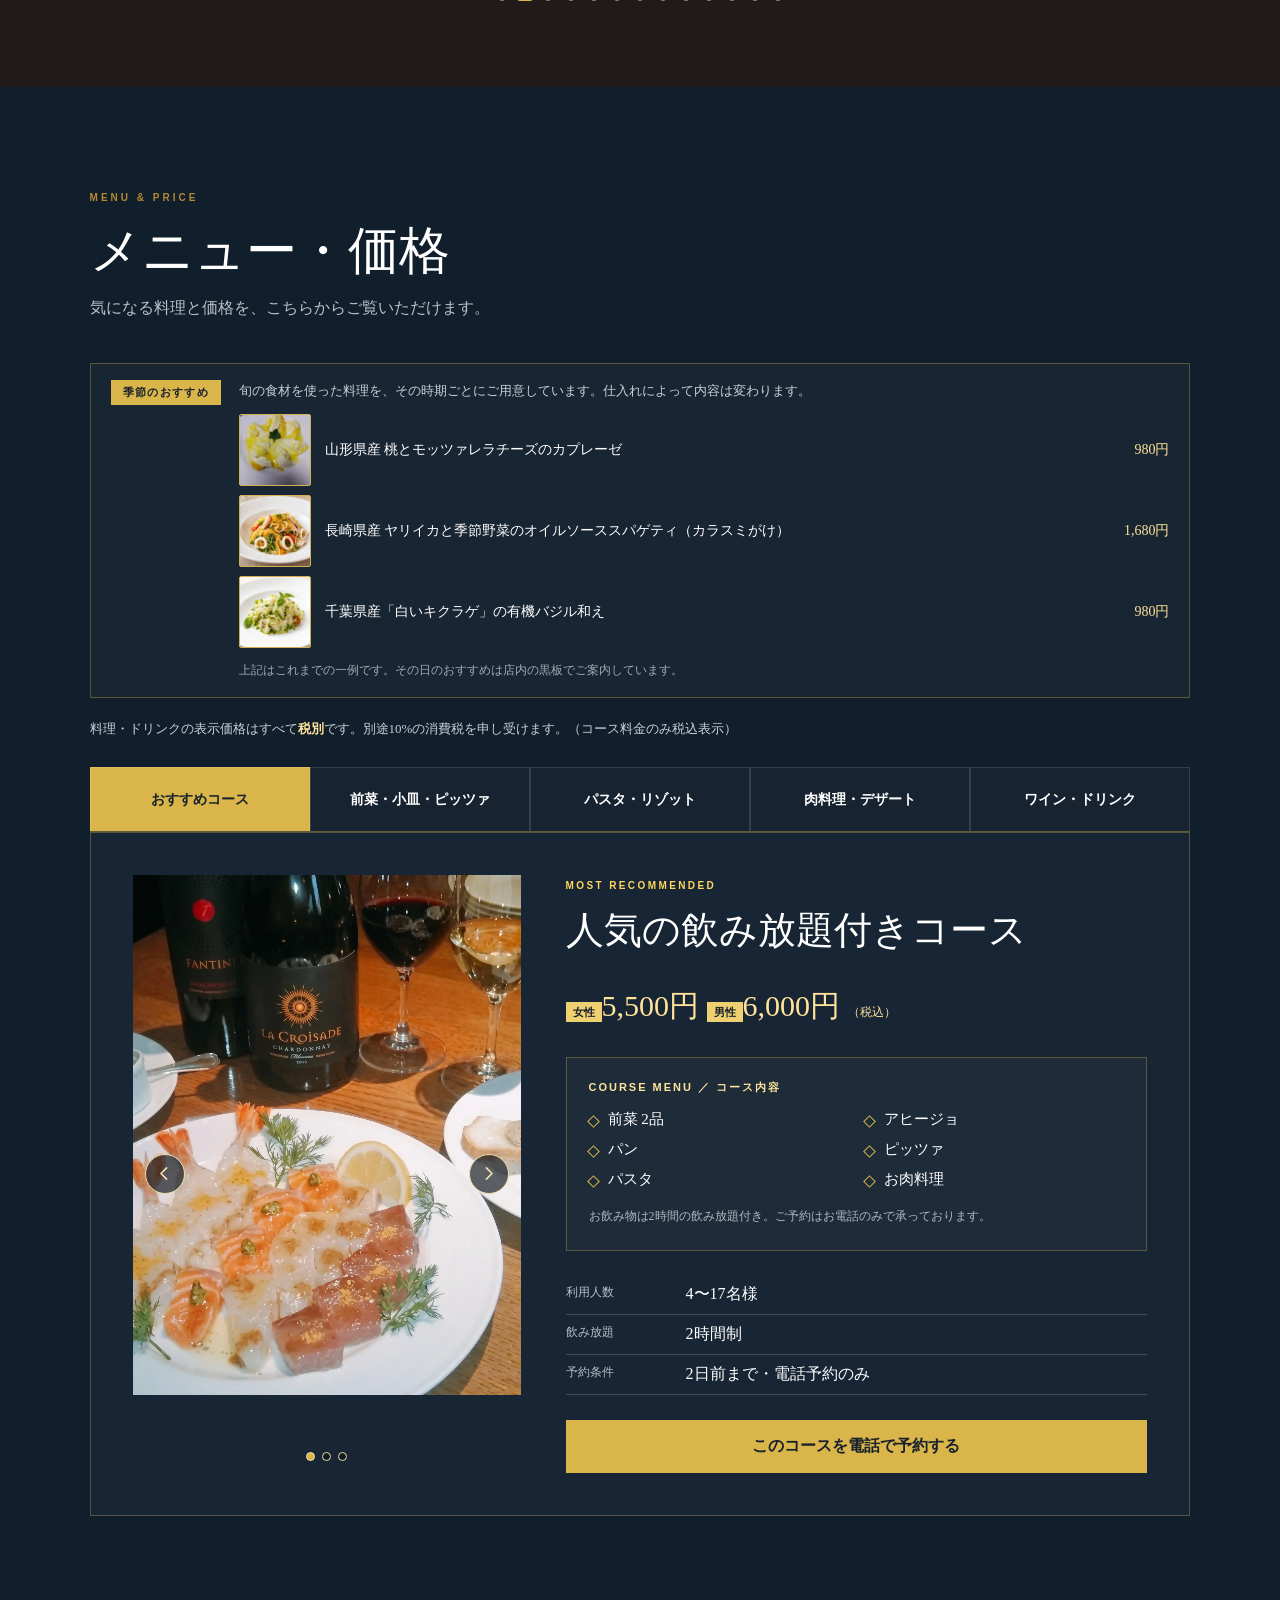
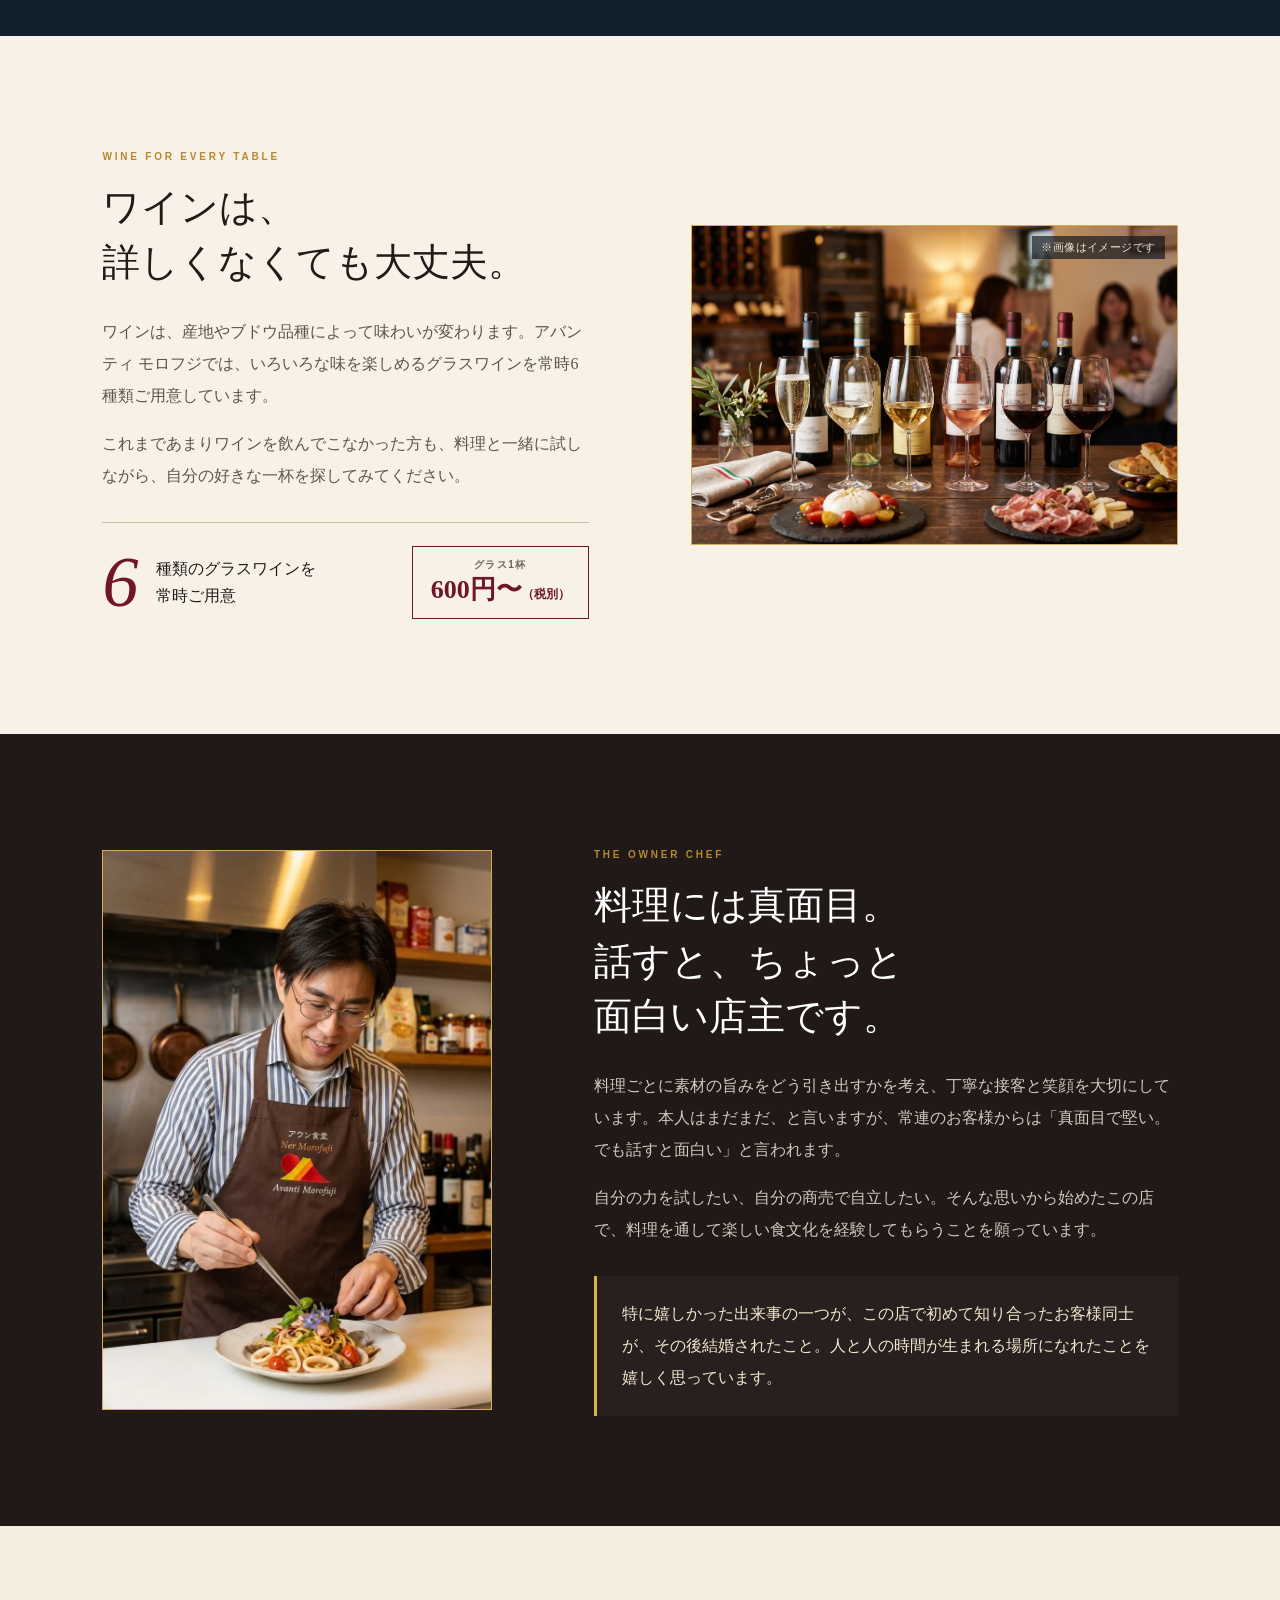
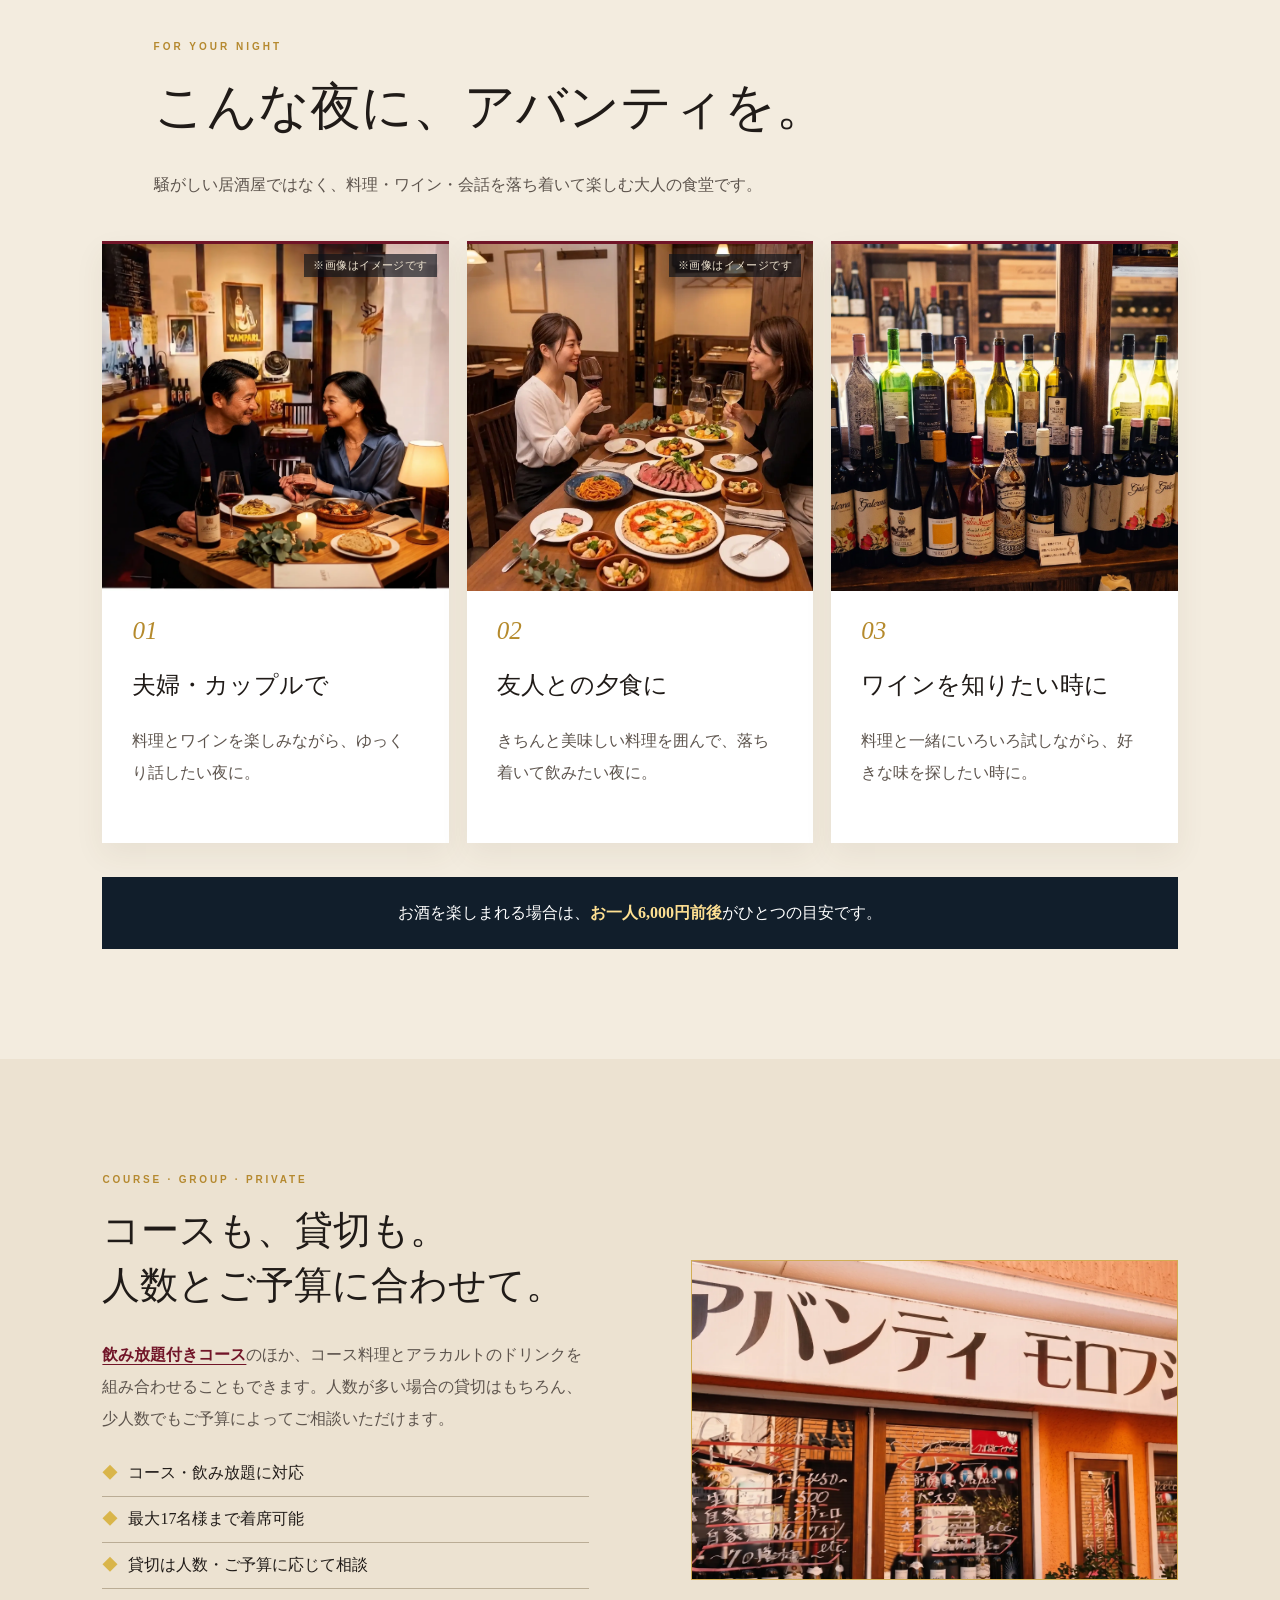
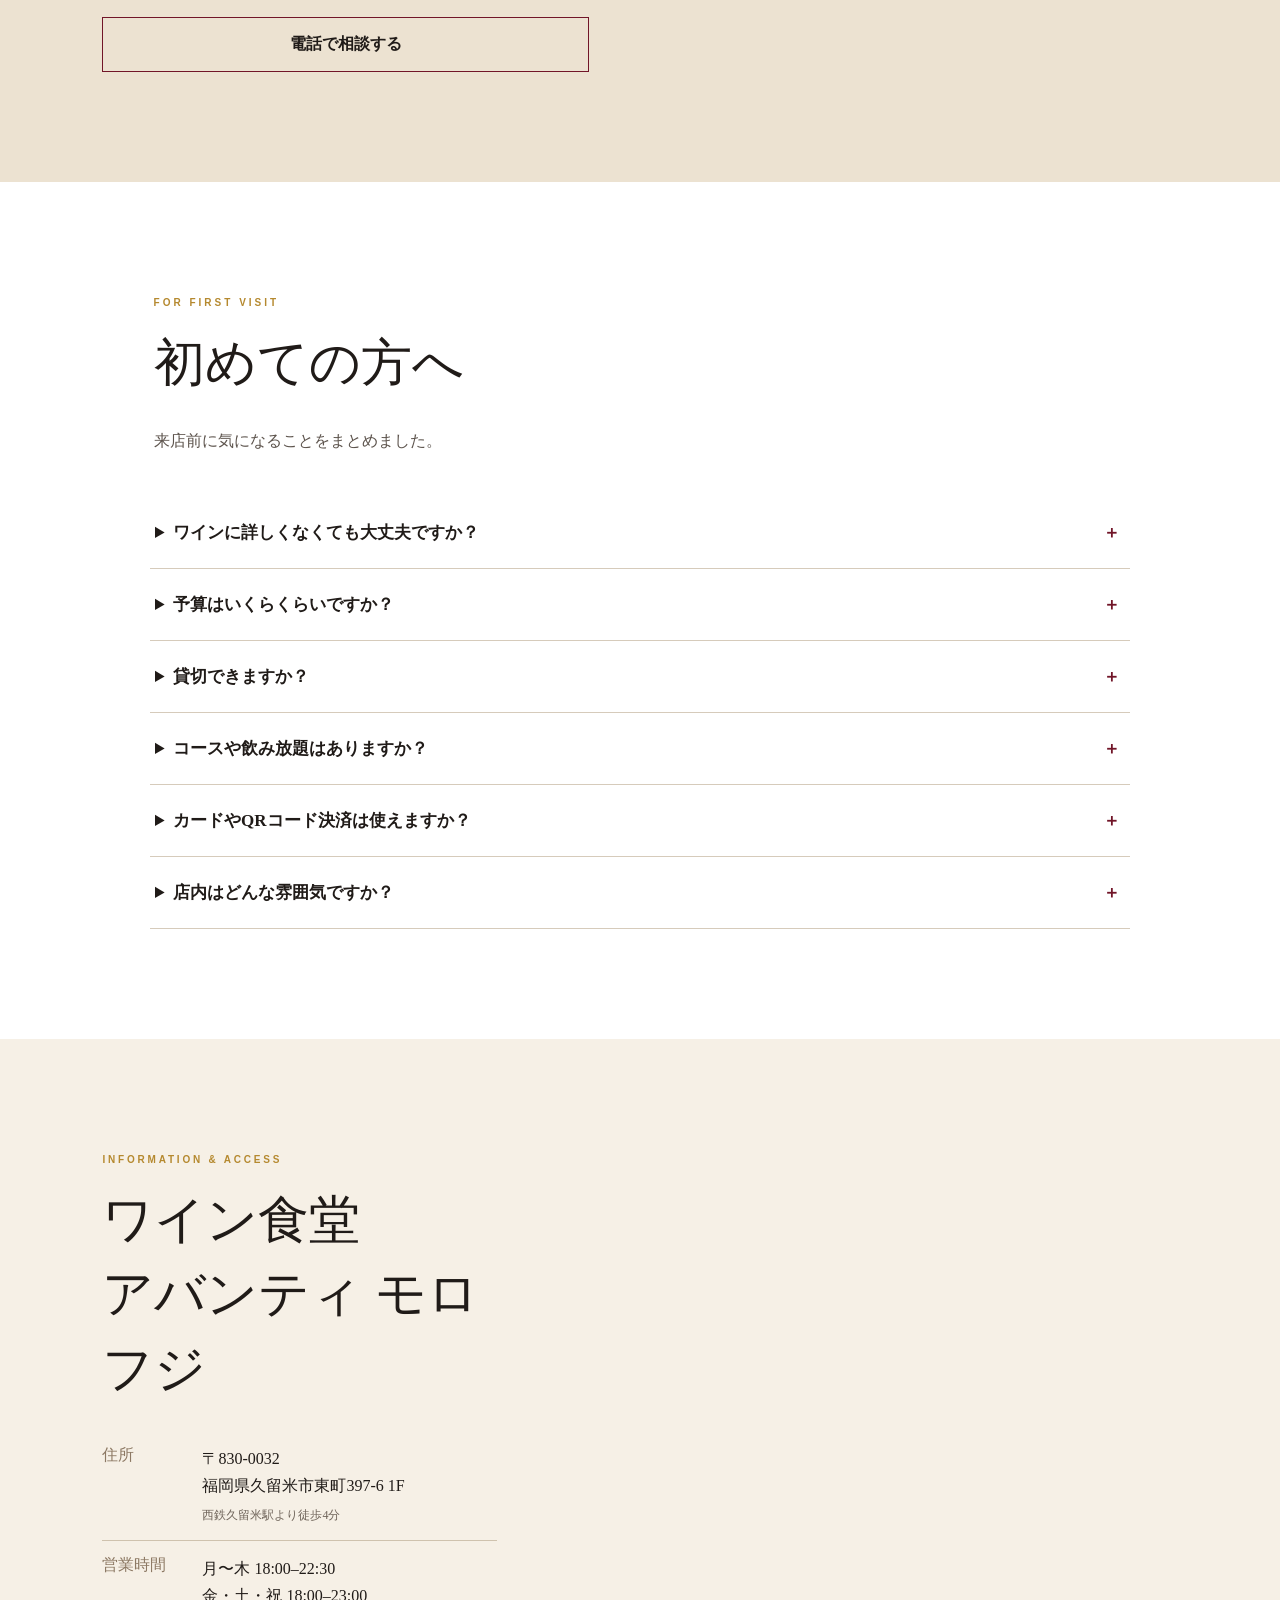
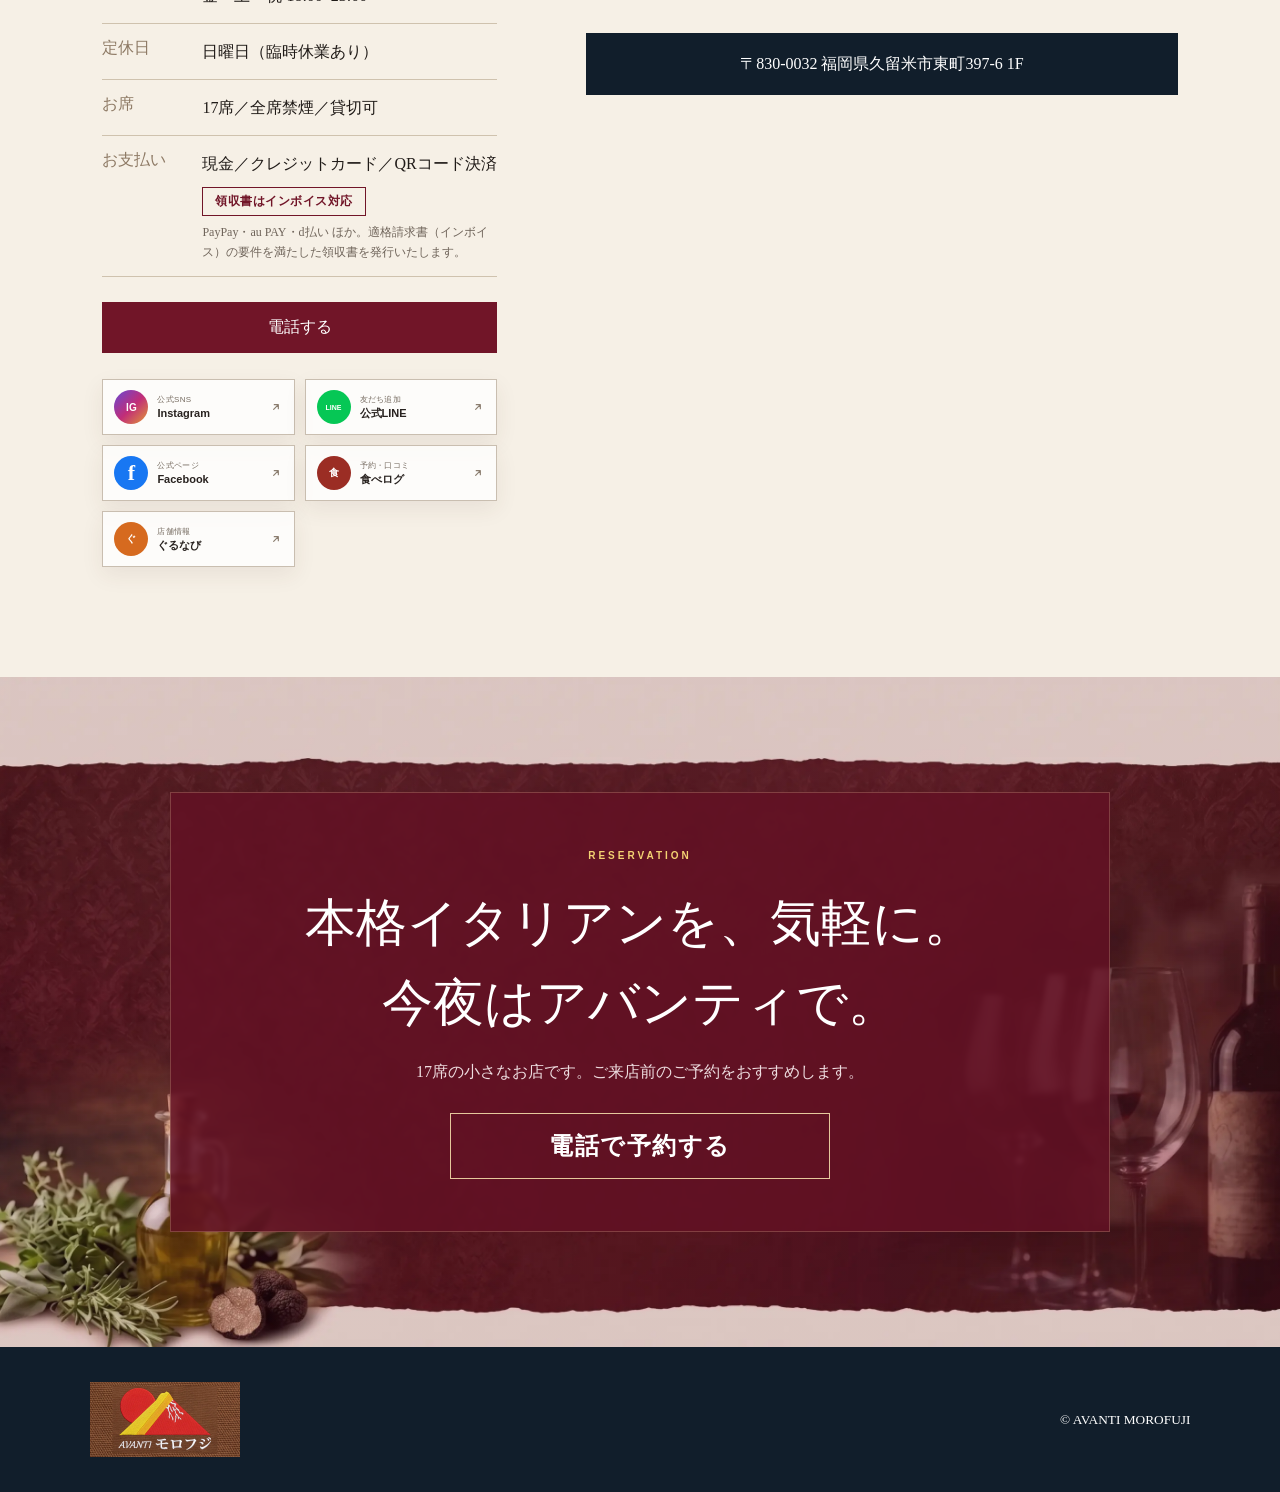
==== commit d2dbcded: "menu-guide.html をトップページ(index.html)に昇格 - menu-guide.html → index.html（ルートURLで開くページに） - 旧 index.html " ====
--- a/menu-guide.html
+++ b/menu-guide.html
@@ -3,1048 +3,16 @@
   <head>
     <meta charset="utf-8">
     <meta name="viewport" content="width=device-width,initial-scale=1">
-    <title>メニュー・価格｜ワイン食堂 アバンティ モロフジ</title>
-    <meta name="description" content="料理写真、メニュー・価格、ワイン、店主についてご案内するアバンティ モロフジの新しいご案内ページです。">
-    <meta property="og:title" content="メニュー・価格｜ワイン食堂 アバンティ モロフジ">
-    <meta property="og:description" content="本格的な料理を肩肘張らずに。料理、価格、ワイン、店主についてご案内します。">
-    <link rel="canonical" href="https://810eigo-droid.github.io/avanti_morofujl/menu-guide.html">
-    <meta name="theme-color" content="#111e2b">
-    <meta property="og:type" content="website">
-    <meta property="og:locale" content="ja_JP">
-    <meta property="og:site_name" content="ワイン食堂 アバンティ モロフジ">
-    <meta property="og:url" content="https://810eigo-droid.github.io/avanti_morofujl/menu-guide.html">
-    <meta property="og:image" content="https://810eigo-droid.github.io/avanti_morofujl/public/images/shop-intro.jpg?v=20260819">
-    <meta property="og:image:secure_url" content="https://810eigo-droid.github.io/avanti_morofujl/public/images/shop-intro.jpg?v=20260819">
-    <meta property="og:image:type" content="image/jpeg">
-    <meta property="og:image:width" content="2848">
-    <meta property="og:image:height" content="1504">
-    <meta property="og:image:alt" content="ワイン食堂 アバンティ モロフジ｜西鉄久留米駅から徒歩4分">
-    <meta name="twitter:card" content="summary_large_image">
-    <meta name="twitter:title" content="メニュー・価格｜アバンティ モロフジ">
-    <meta name="twitter:description" content="料理、価格、ワイン、店主についてご案内します。">
-    <meta name="twitter:image" content="https://810eigo-droid.github.io/avanti_morofujl/public/images/shop-intro.jpg?v=20260819">
-    <meta name="twitter:image:alt" content="ワイン食堂 アバンティ モロフジ｜西鉄久留米駅から徒歩4分">
-    <link rel="stylesheet" href="/avanti_morofujl/public/menu-guide.css?v=20260819g">
+    <title>ワイン食堂 アバンティ モロフジ</title>
+    <meta name="robots" content="noindex">
+    <link rel="canonical" href="https://810eigo-droid.github.io/avanti_morofujl/">
+    <meta http-equiv="refresh" content="0; url=https://810eigo-droid.github.io/avanti_morofujl/">
+    <script>location.replace('https://810eigo-droid.github.io/avanti_morofujl/');</script>
   </head>
-  <body style="margin:0">
-    <main class="mg-page" id="top">
-
-      <header class="mg-header">
-        <a class="mg-brand" href="#top">
-          <img src="/avanti_morofujl/public/images/logo-main.webp" alt="アバンティ モロフジ"/>
-        </a>
-        <nav class="mg-nav" aria-label="新ページ メインメニュー">
-          <a href="#menu">メニュー・価格</a><a href="#payment">支払い方法</a><a href="#owner">店主について</a><a href="#group">コース・貸切</a><a href="#faq">よくある質問</a><a href="#access">アクセス</a><a href="https://tabelog.com/fukuoka/A4008/A400801/40036124/" target="_blank" rel="noreferrer">ネット予約</a>
-        </nav>
-        <a class="mg-header-call" href="tel:0942313360"><span><svg viewBox="0 0 24 24" width="16" height="16" aria-hidden="true" focusable="false"><path d="M6.6 10.8a15.1 15.1 0 006.6 6.6l2.2-2.2a1 1 0 011-.25 11.4 11.4 0 003.6.6 1 1 0 011 1V20a1 1 0 01-1 1A17 17 0 013 4a1 1 0 011-1h3.5a1 1 0 011 1 11.4 11.4 0 00.6 3.6 1 1 0 01-.25 1z" fill="none" stroke="currentColor" stroke-width="1.8" stroke-linecap="round" stroke-linejoin="round"/></svg>ご予約・お問い合わせ</span></a>
-        <button class="mg-menu-toggle" type="button" aria-label="メニューを開く" aria-expanded="false">
-          <span></span><span></span><span></span>
-        </button>
-      </header>
-      <section class="mg-hero">
-        <picture>
-          <source media="(max-width:700px)" srcset="/avanti_morofujl/public/images/hero-main-sp.webp"/>
-          <img src="/avanti_morofujl/public/images/hero-main.webp" alt="アバンティ モロフジの料理と店内"/>
-        </picture>
-        <div class="mg-hero-shade">
-        </div>
-        <div class="mg-hero-content">
-          <p>WINE SHOKUDO · KURUME</p>
-          <h1><span class="mg-hero-line">“食堂”の気軽さで、</span><br/><em class="mg-hero-line mg-hero-line-2">本格的なひと皿を。</em>
-          </h1>
-          <div class="mg-hero-lead"><span class="mg-hero-burst">イタリアで修業した店主の南欧料理と、<br/>自分の好みを探せるグラスワイン。</span></div>
-          <div class="mg-hero-actions">
-            <a href="#menu">メニュー・価格を見る</a><a href="tel:0942313360">電話で予約する</a><a href="https://tabelog.com/fukuoka/A4008/A400801/40036124/" target="_blank" rel="noreferrer">ネット予約・空席確認</a>
-          </div>
-        </div>
-        <p class="mg-hero-name"><img class="mg-hero-logo" src="/avanti_morofujl/public/images/name-top.webp" alt="ワイン食堂 アバンティ モロフジ" hidden/><span class="mg-hero-name-text">ワイン食堂 アバンティ モロフジ</span></p>
-        <div class="mg-hero-facts">
-          <div><strong>西鉄久留米駅から</strong><span>徒歩4分</span></div><div><strong>グラスワイン</strong><span>常時6種類</span></div><div><strong>お席</strong><span>17席</span></div>
-        </div>
-      </section>
-      <section class="mg-gallery" aria-labelledby="mg-gallery-title">
-        <div class="mg-section-head">
-          <small>A TASTE OF AVANTI</small>
-          <h2 id="mg-gallery-title">どれにしようか、迷ってください。</h2>
-          <p>横に動かして、今夜の気分に合う一皿を。</p>
-        </div>
-        <div class="mg-slider" tabindex="0">
-          <div class="mg-slider-track">
-            <article class="mg-slide">
-              <img src="/avanti_morofujl/public/images/menu-slide-01.webp" alt="ヤリイカとイカ墨ソースリゾット"/>
-              <div>
-                <small>MENU 01</small>
-                <h3>ヤリイカとイカ墨ソースリゾット</h3>
-              </div>
-            </article>
-            <article class="mg-slide">
-              <img src="/avanti_morofujl/public/images/menu-slide-02.webp" alt="ピスタチオのセミフレッド"/>
-              <div>
-                <small>MENU 02</small>
-                <h3>ピスタチオのセミフレッド</h3>
-              </div>
-            </article>
-            <article class="mg-slide">
-              <img src="/avanti_morofujl/public/images/menu-slide-03.webp" alt="サンマのスパゲティ"/>
-              <div>
-                <small>MENU 03</small>
-                <h3>サンマのスパゲティ</h3>
-              </div>
-            </article>
-            <article class="mg-slide">
-              <img src="/avanti_morofujl/public/images/menu-slide-04.webp" alt="ピスタチオのクリームソーススパゲティ"/>
-              <div>
-                <small>MENU 04</small>
-                <h3>ピスタチオのクリームソーススパゲティ</h3>
-              </div>
-            </article>
-            <article class="mg-slide">
-              <img src="/avanti_morofujl/public/images/menu-slide-05.webp" alt="大振りのラム肉"/>
-              <div>
-                <small>MENU 05</small>
-                <h3>大振りのラム肉</h3>
-              </div>
-            </article>
-            <article class="mg-slide">
-              <img src="/avanti_morofujl/public/images/menu-slide-06.webp" alt="蝦夷鹿の赤ワイン煮込み＆パスタ"/>
-              <div>
-                <small>MENU 06</small>
-                <h3>蝦夷鹿の赤ワイン煮込み＆パスタ</h3>
-              </div>
-            </article>
-            <article class="mg-slide">
-              <img src="/avanti_morofujl/public/images/menu-slide-07.webp" alt="カリフラワーと羊のチーズのパスタ"/>
-              <div>
-                <small>MENU 07</small>
-                <h3>カリフラワーと羊のチーズのパスタ</h3>
-              </div>
-            </article>
-            <article class="mg-slide">
-              <img src="/avanti_morofujl/public/images/menu-slide-08.webp" alt="カボチャとサツマイモのキッシュ"/>
-              <div>
-                <small>MENU 08</small>
-                <h3>カボチャとサツマイモのキッシュ</h3>
-              </div>
-            </article>
-            <article class="mg-slide">
-              <img src="/avanti_morofujl/public/images/menu-slide-09.webp" alt="甘エビとヤリイカのレモンクリームソーススパゲティ"/>
-              <div>
-                <small>MENU 09</small>
-                <h3>甘エビとヤリイカのレモンクリームソーススパゲティ</h3>
-              </div>
-            </article>
-            <article class="mg-slide">
-              <img src="/avanti_morofujl/public/images/menu-slide-10.webp" alt="ベルギー風 牛肉と野菜のビール煮込みグラタン"/>
-              <div>
-                <small>MENU 10</small>
-                <h3>ベルギー風 牛肉と野菜のビール煮込みグラタン</h3>
-              </div>
-            </article>
-            <article class="mg-slide">
-              <img src="/avanti_morofujl/public/images/menu-slide-11.webp" alt="オイルサーディン"/>
-              <div>
-                <small>MENU 11</small>
-                <h3>オイルサーディン</h3>
-              </div>
-            </article>
-            <article class="mg-slide">
-              <img src="/avanti_morofujl/public/images/menu-slide-12.webp" alt="サツマイモのニョッキ 4種のチーズソース"/>
-              <div>
-                <small>MENU 12</small>
-                <h3>サツマイモのニョッキ 4種のチーズソース</h3>
-              </div>
-            </article>
-            <article class="mg-slide">
-              <img src="/avanti_morofujl/public/images/menu-slide-13.webp" alt="カーチョ・エ・ペペ"/>
-              <div>
-                <small>MENU 13</small>
-                <h3>カーチョ・エ・ペペ</h3>
-              </div>
-            </article>
-          </div>
-        </div>
-        <div class="mg-dots" aria-label="料理写真を選ぶ">
-          <button type="button" class="is-active" data-slide="0" aria-label="01 ヤリイカとイカ墨ソースリゾット">
-          </button>
-          <button type="button" class="" data-slide="1" aria-label="02 ピスタチオのセミフレッド">
-          </button>
-          <button type="button" class="" data-slide="2" aria-label="03 サンマのスパゲティ">
-          </button>
-          <button type="button" class="" data-slide="3" aria-label="04 ピスタチオのクリームソーススパゲティ">
-          </button>
-          <button type="button" class="" data-slide="4" aria-label="05 大振りのラム肉">
-          </button>
-          <button type="button" class="" data-slide="5" aria-label="06 蝦夷鹿の赤ワイン煮込み＆パスタ">
-          </button>
-          <button type="button" class="" data-slide="6" aria-label="07 カリフラワーと羊のチーズのパスタ">
-          </button>
-          <button type="button" class="" data-slide="7" aria-label="08 カボチャとサツマイモのキッシュ">
-          </button>
-          <button type="button" class="" data-slide="8" aria-label="09 甘エビとヤリイカのレモンクリームソーススパゲティ">
-          </button>
-          <button type="button" class="" data-slide="9" aria-label="10 ベルギー風 牛肉と野菜のビール煮込みグラタン">
-          </button>
-          <button type="button" class="" data-slide="10" aria-label="11 オイルサーディン">
-          </button>
-          <button type="button" class="" data-slide="11" aria-label="12 サツマイモのニョッキ 4種のチーズソース">
-          </button>
-          <button type="button" class="" data-slide="12" aria-label="13 カーチョ・エ・ペペ">
-          </button>
-        </div>
-      </section>
-      <section class="mg-menu" id="menu">
-        <div class="mg-section-head mg-section-head-dark">
-          <small>MENU &amp; PRICE</small>
-          <h2>メニュー・価格</h2>
-          <p>気になる料理と価格を、こちらからご覧いただけます。</p>
-        </div>
-
-        <!-- ===== 季節のおすすめ =====
-             入れ替え頻度が高い枠です。この <li> を書き換えるだけで更新できます。 -->
-        <div class="mg-seasonal">
-          <span class="mg-seasonal-label">季節のおすすめ</span>
-          <div class="mg-seasonal-body">
-            <p class="mg-seasonal-intro">旬の食材を使った料理を、その時期ごとにご用意しています。仕入れによって内容は変わります。</p>
-            <ul>
-              <li>
-                <span class="mg-seasonal-thumb mg-placeholder"><small>PHOTO</small><strong>season-01.webp</strong><span>600 × 600px</span></span><b>山形県産 桃とモッツァレラチーズのカプレーゼ</b><strong>980円</strong>
-              </li>
-              <li>
-                <span class="mg-seasonal-thumb mg-placeholder"><small>PHOTO</small><strong>season-02.webp</strong><span>600 × 600px</span></span><b>長崎県産 ヤリイカと季節野菜のオイルソーススパゲティ（カラスミがけ）</b><strong>1,680円</strong>
-              </li>
-              <!-- 料理名は店主への確認待ち。確定したら下の <b> を書き換えてください。 -->
-              <li>
-                <span class="mg-seasonal-thumb mg-placeholder"><small>PHOTO</small><strong>season-03.webp</strong><span>600 × 600px</span></span><b>千葉県産「白いキクラゲ」の有機バジル和え</b><strong>980円</strong>
-              </li>
-            </ul>
-            <p class="mg-seasonal-foot">上記はこれまでの一例です。その日のおすすめは店内の黒板でご案内しています。</p>
-          </div>
-        </div>
-
-        <p class="mg-tax-note">料理・ドリンクの表示価格はすべて<strong>税別</strong>です。別途10%の消費税を申し受けます。（コース料金のみ税込表示）</p>
-
-        <div class="mg-tabs" role="tablist" aria-label="メニューカテゴリー">
-          <button role="tab" aria-selected="true" data-tab="course">おすすめコース</button>
-          <button role="tab" aria-selected="false" data-tab="small">前菜・小皿・ピッツァ</button>
-          <button role="tab" aria-selected="false" data-tab="pasta">パスタ・リゾット</button>
-          <button role="tab" aria-selected="false" data-tab="meat">肉料理・デザート</button>
-          <button role="tab" aria-selected="false" data-tab="drink">ワイン・ドリンク</button>
-        </div>
-        <div class="mg-panels">
-          <section class="mg-panel is-active" data-panel="course">
-            <article class="mg-course">
-              <div class="mg-course-photo">
-                <div class="mg-course-slider">
-                  <img src="/avanti_morofujl/public/images/5500.webp" alt="飲み放題付きコースの料理"/>
-                  <img src="/avanti_morofujl/public/images/5500-sub.webp" alt="飲み放題付きコースの料理（別カット）"/>
-                  <img src="/avanti_morofujl/public/images/5500-sub2.webp" alt="飲み放題付きコースの料理（別カット2）"/>
-                </div>
-                <em class="mg-image-note mg-course-note">※画像はイメージです</em>
-                <button class="mg-course-arrow mg-course-prev" type="button" aria-label="前の写真">
-                  <svg viewBox="0 0 24 24" width="16" height="16" aria-hidden="true" focusable="false"><path d="M15 4l-8 8 8 8" fill="none" stroke="currentColor" stroke-width="2.2" stroke-linecap="round" stroke-linejoin="round"/></svg>
-                </button>
-                <button class="mg-course-arrow mg-course-next" type="button" aria-label="次の写真">
-                  <svg viewBox="0 0 24 24" width="16" height="16" aria-hidden="true" focusable="false"><path d="M9 4l8 8-8 8" fill="none" stroke="currentColor" stroke-width="2.2" stroke-linecap="round" stroke-linejoin="round"/></svg>
-                </button>
-                <div class="mg-course-dots" aria-label="コース写真を選ぶ">
-                  <button type="button" class="is-active" aria-label="写真1枚目"></button>
-                  <button type="button" aria-label="写真2枚目"></button>
-                  <button type="button" aria-label="写真3枚目"></button>
-                </div>
-              </div>
-              <div>
-                <span class="mg-label">MOST RECOMMENDED</span>
-                <h3>人気の飲み放題付きコース</h3>
-                <p class="mg-price">
-                  <small>女性</small>5,500円 <small>男性</small>6,000円 <i>（税込）</i>
-                </p>
-                <div class="mg-course-items">
-                  <b>COURSE MENU ／ コース内容</b>
-                  <ul>
-                    <li>前菜 2品</li>
-                    <li>アヒージョ</li>
-                    <li>パン</li>
-                    <li>ピッツァ</li>
-                    <li>パスタ</li>
-                    <li>お肉料理</li>
-                  </ul>
-                  <small>お飲み物は2時間の飲み放題付き。ご予約はお電話のみで承っております。</small>
-                </div>
-                <dl>
-                  <div>
-                    <dt>利用人数</dt>
-                    <dd>4〜17名様</dd>
-                  </div>
-                  <div>
-                    <dt>飲み放題</dt>
-                    <dd>2時間制</dd>
-                  </div>
-                  <div>
-                    <dt>予約条件</dt>
-                    <dd>2日前まで・電話予約のみ</dd>
-                  </div>
-                </dl>
-                <a href="tel:0942313360">このコースを電話で予約する</a>
-              </div>
-            </article>
-          </section>
-          <section class="mg-panel" data-panel="small">
-            <div class="mg-tab-visual mg-placeholder">
-              <small>IMAGE PLACEHOLDER</small>
-              <strong>tab-antipasto.webp</strong>
-              <span>推奨 1600 × 600px / WEBP</span>
-              <em class="mg-image-note">※画像はイメージです</em>
-            </div>
-            <div class="mg-menu-group">
-              <h3>前菜3種盛り</h3>
-              <div class="mg-menu-list">
-              <article>
-                <div>
-                  <b>前菜3種盛り</b>
-                  <p>鮮魚のカルパッチョ、トリュフ風味のポークリエット、フランス産生ハム＆サラミなど。内容は変更する場合があります。</p>
-                </div>
-                <strong class="mg-price-set">
-                  <span><small>2名様用</small>1,680円</span>
-                  <span><small>3名様用</small>2,300円</span>
-                  <span><small>4名様用</small>3,160円</span>
-                  <span><small>5名様用</small>3,900円</span>
-                </strong>
-              </article>
-              <article>
-                <div>
-                  <b>お一人様用 3種盛り</b>
-                </div>
-                <strong>890円</strong>
-              </article>
-              </div>
-              <p class="mg-menu-note">※6名様以上でも承ります。お気軽にお申し付けください。</p>
-            </div>
-            <div class="mg-menu-group">
-              <h3>ワインのあて・タパス</h3>
-              <div class="mg-menu-list">
-              <article>
-                <div>
-                  <b>燻製ミックスナッツ</b>
-                </div>
-                <strong>450円</strong>
-              </article>
-              <article>
-                <div>
-                  <b>自家製ピクルス</b>
-                </div>
-                <strong>550円</strong>
-              </article>
-              <article>
-                <div>
-                  <b>ドライフルーツ3種盛り</b>
-                </div>
-                <strong>550円</strong>
-              </article>
-              <article>
-                <div>
-                  <b>南欧種付きオリーブ3種盛り</b>
-                </div>
-                <strong>630円</strong>
-              </article>
-              <article>
-                <div>
-                  <b>カポナータとサツマイモのキッシュ</b>
-                </div>
-                <strong>680円</strong>
-              </article>
-              <article>
-                <div>
-                  <b>トリュフ風味のポークリエット</b>
-                  <p>薄切りパン付き</p>
-                </div>
-                <strong>750円</strong>
-              </article>
-              <article>
-                <div>
-                  <b>黒トリュフ ポテトチップス</b>
-                  <p>スペイン産</p>
-                </div>
-                <strong>780円</strong>
-              </article>
-              <article>
-                <div>
-                  <b>鹿肉のソーセージ（4本）</b>
-                </div>
-                <strong>850円</strong>
-              </article>
-              <article>
-                <div>
-                  <b>トリッパ</b>
-                  <p>牛の胃袋のトマト煮込み</p>
-                </div>
-                <strong>980円</strong>
-              </article>
-              <article>
-                <div>
-                  <b>オリーブの肉詰めフライ</b>
-                  <p>数量限定</p>
-                </div>
-                <strong>980円</strong>
-              </article>
-              </div>
-            </div>
-            <div class="mg-menu-group">
-              <h3>本日の鮮魚のカルパッチョ</h3>
-              <div class="mg-menu-list">
-              <article>
-                <div>
-                  <b>本日の鮮魚のカルパッチョ</b>
-                  <p>魚の種類や量により内容が変わります。</p>
-                </div>
-                <strong class="mg-price-set">
-                  <span><small>小 / 約2〜3名様</small>950円</span>
-                  <span><small>大 / 約4〜5名様</small>1,800円</span>
-                </strong>
-              </article>
-              </div>
-            </div>
-            <div class="mg-menu-group">
-              <h3>生ハム・サラミ・チーズ</h3>
-              <div class="mg-menu-list">
-              <article>
-                <div>
-                  <b>生ハム＆サラミ3種盛り</b>
-                </div>
-                <strong class="mg-price-set">
-                  <span><small>小</small>830円</span>
-                  <span><small>レギュラー / 約3〜4名様</small>1,480円</span>
-                </strong>
-              </article>
-              <article>
-                <div>
-                  <b>南欧チーズ3種盛り</b>
-                </div>
-                <strong class="mg-price-set">
-                  <span><small>小</small>730円</span>
-                  <span><small>レギュラー / 約3〜4名様</small>980円</span>
-                </strong>
-              </article>
-              </div>
-            </div>
-            <div class="mg-menu-group">
-              <h3>サラダ</h3>
-              <div class="mg-menu-list">
-              <article>
-                <div>
-                  <b>シンプルな季節野菜のサラダ <span class="mg-tag">人気メニュー</span></b>
-                </div>
-                <strong class="mg-price-set">
-                  <span><small>小</small>730円</span>
-                  <span><small>レギュラー</small>930円</span>
-                </strong>
-              </article>
-              <article>
-                <div>
-                  <b>アボカドと彩り野菜のサラダ</b>
-                  <p>アボカドの状態により欠品の場合があります。</p>
-                </div>
-                <strong>1,100円</strong>
-              </article>
-              </div>
-            </div>
-            <div class="mg-menu-group">
-              <h3>アヒージョ</h3>
-              <div class="mg-menu-list">
-              <article>
-                <div>
-                  <b>マッシュルーム・エリンギ・ジャガイモのアヒージョ</b>
-                </div>
-                <strong>730円</strong>
-              </article>
-              <article>
-                <div>
-                  <b>エビとジャガイモのアヒージョ</b>
-                </div>
-                <strong>780円</strong>
-              </article>
-              <article>
-                <div>
-                  <b>タコとジャガイモのアヒージョ</b>
-                </div>
-                <strong>880円</strong>
-              </article>
-              <article>
-                <div>
-                  <b>伊産ピリ辛サラミ入り 砂肝のアヒージョ <span class="mg-tag">人気メニュー</span></b>
-                </div>
-                <strong>890円</strong>
-              </article>
-              <article>
-                <div>
-                  <b>薄切りパン 6枚</b>
-                  <p>アヒージョと一緒にどうぞ。</p>
-                </div>
-                <strong>150円</strong>
-              </article>
-              </div>
-            </div>
-            <div class="mg-menu-group">
-              <h3>ナポリ風ピッツァ</h3>
-              <p class="mg-menu-note mg-menu-note-intro">直径約20cm／イタリア＆オランダ産チーズ使用</p>
-              <div class="mg-menu-list">
-              <article>
-                <div>
-                  <b>ホエー豚ベーコン・オニオン・モッツァレラチーズ</b>
-                </div>
-                <strong>1,190円</strong>
-              </article>
-              <article>
-                <div>
-                  <b>イタリア辛いサラミ＆3種のチーズ＆トマトソース</b>
-                </div>
-                <strong>1,350円</strong>
-              </article>
-              <article>
-                <div>
-                  <b>クアトロ・フォルマッジョ <span class="mg-tag">人気メニュー</span></b>
-                  <p>4種の南欧チーズ</p>
-                </div>
-                <strong>1,430円</strong>
-              </article>
-              </div>
-              <p class="mg-menu-note">※テイクアウトも承ります。混雑時は対応できない場合があります。</p>
-            </div>
-          </section>
-          <section class="mg-panel" data-panel="pasta">
-            <div class="mg-tab-visual mg-placeholder">
-              <small>IMAGE PLACEHOLDER</small>
-              <strong>tab-pasta.webp</strong>
-              <span>推奨 1600 × 600px / WEBP</span>
-              <em class="mg-image-note">※画像はイメージです</em>
-            </div>
-            <div class="mg-menu-group">
-              <h3>パスタ</h3>
-              <p class="mg-menu-note mg-menu-note-intro">ベーコンはホエー豚を使用しています</p>
-              <div class="mg-menu-list">
-              <article>
-                <div>
-                  <b>ホエー豚ベーコンと季節野菜のオイルソーススパゲティ</b>
-                </div>
-                <strong>1,280円</strong>
-              </article>
-              <article>
-                <div>
-                  <b>ホエー豚ベーコンと季節野菜のトマトソーススパゲティ</b>
-                </div>
-                <strong>1,380円</strong>
-              </article>
-              <article>
-                <div>
-                  <b>アバンティ カーチョ・エ・ペペ <span class="mg-tag">人気メニュー</span></b>
-                  <p>ホエー豚ベーコン、イタリア産羊チーズ、ブラックペッパー、ガーリック。1.5倍・2倍でも同価格です。なお、カーチョ・エ・ペペのみのご注文はご遠慮ください。</p>
-                </div>
-                <strong>1,250円</strong>
-              </article>
-              <article>
-                <div>
-                  <b>国産牛100％のミートソーススパゲティ</b>
-                </div>
-                <strong>1,350円</strong>
-              </article>
-              <article>
-                <div>
-                  <b>イタリア産辛いサラミ入り ペンネアラビアータ <span class="mg-tag">人気メニュー</span></b>
-                </div>
-                <strong>1,580円</strong>
-              </article>
-              <article>
-                <div>
-                  <b>4種の南欧チーズソースの生パスタ</b>
-                </div>
-                <strong>1,580円</strong>
-              </article>
-              <article>
-                <div>
-                  <b>伊産ベーコンと野菜のピスタチオクリームソーススパゲティ <span class="mg-tag">女性に人気</span></b>
-                </div>
-                <strong>1,680円</strong>
-              </article>
-              <article>
-                <div>
-                  <b>スペイン産ポルチーニ茸とマッシュルーム入り トリュフ風味のクリームソーススパゲティ <span class="mg-tag">人気メニュー</span></b>
-                </div>
-                <strong>1,780円</strong>
-              </article>
-              <article>
-                <div>
-                  <b>ズワイガニのトマトクリームソーススパゲティ <span class="mg-tag">人気メニュー</span></b>
-                </div>
-                <strong>1,890円</strong>
-              </article>
-              <article>
-                <div>
-                  <b>本日のスパゲティ</b>
-                  <p>内容と価格はその日により変わります。</p>
-                </div>
-                <strong>店内にてご案内</strong>
-              </article>
-              </div>
-              <p class="mg-menu-note">※＋500円で大盛りに変更できます。対象メニューはスタッフへお尋ねください。</p>
-            </div>
-            <div class="mg-menu-group">
-              <h3>リゾット</h3>
-              <div class="mg-menu-list">
-              <article>
-                <div>
-                  <b>南欧産4種のチーズリゾット</b>
-                </div>
-                <strong>1,680円</strong>
-              </article>
-              <article>
-                <div>
-                  <b>ヤリイカ入り スペイン産イカ墨ソースリゾット</b>
-                </div>
-                <strong>1,780円</strong>
-              </article>
-              </div>
-              <p class="mg-menu-note">※いずれも米150gと、少し多めの量でご提供します。</p>
-            </div>
-          </section>
-          <section class="mg-panel" data-panel="meat">
-            <div class="mg-tab-visual mg-placeholder">
-              <small>IMAGE PLACEHOLDER</small>
-              <strong>tab-meat.webp</strong>
-              <span>推奨 1600 × 600px / WEBP</span>
-              <em class="mg-image-note">※画像はイメージです</em>
-            </div>
-            <div class="mg-menu-group">
-              <h3>肉料理</h3>
-              <div class="mg-menu-list">
-              <article>
-                <div>
-                  <b>国産若鶏もも肉のグリル アバンティ風</b>
-                  <p>約150〜170g</p>
-                </div>
-                <strong>930円</strong>
-              </article>
-              <article>
-                <div>
-                  <b>国産豚肩ロース肉の野菜＆スパイス煮込み <span class="mg-tag">人気メニュー</span></b>
-                </div>
-                <strong>1,800円</strong>
-              </article>
-              <article>
-                <div>
-                  <b>オーストラリア産 骨付きラム肉のグリル</b>
-                  <p>入荷時のみの販売です。通常2本で170〜250g程度（例：2本200gで約3,800円）。価格・重量はスタッフへお尋ねください。</p>
-                </div>
-                <strong>時価</strong>
-              </article>
-              <article>
-                <div>
-                  <b>南九州牛のステーキ（ランプ）</b>
-                  <p>イタリア仕込みの赤ワインソース。通常110〜140g前後でご提供します。重量はスタッフへお尋ねください。</p>
-                </div>
-                <strong class="mg-price-set">
-                  <span><small>100gあたり</small>3,200円</span>
-                </strong>
-              </article>
-              </div>
-              <p class="mg-menu-note">※肉料理は調理にお時間をいただきます。</p>
-              <p class="mg-menu-note">※混雑時、お急ぎの場合は牛ステーキ・ラム肉のご注文をご遠慮いただく場合があります。</p>
-            </div>
-            <div class="mg-menu-group">
-              <h3>デザート</h3>
-              <div class="mg-menu-list">
-              <article>
-                <div>
-                  <b>くるみ＆ドライフルーツのチョコレート</b>
-                </div>
-                <strong>500円</strong>
-              </article>
-              <article>
-                <div>
-                  <b>ナッツ＆クッキー入りセミフレッド</b>
-                </div>
-                <strong>580円</strong>
-              </article>
-              <article>
-                <div>
-                  <b>アバンティのガトーショコラ バニラアイス添え</b>
-                </div>
-                <strong>600円</strong>
-              </article>
-              <article>
-                <div>
-                  <b>アフォガート</b>
-                  <p>バニラアイスのエスプレッソがけ</p>
-                </div>
-                <strong>600円</strong>
-              </article>
-              </div>
-            </div>
-          </section>
-          <section class="mg-panel" data-panel="drink">
-            <div class="mg-tab-visual mg-placeholder">
-              <small>IMAGE PLACEHOLDER</small>
-              <strong>tab-wine.webp</strong>
-              <span>推奨 1600 × 600px / WEBP</span>
-              <em class="mg-image-note">※画像はイメージです</em>
-            </div>
-            <div class="mg-drink-intro">
-              <b>グラスワインは常時6種類</b>
-              <p>スパークリング1種、白3種、赤2種をご用意しています。料理に合わせて、少しずつ試しながらお好みの一杯を探してみてください。</p>
-            </div>
-            <div class="mg-menu-group">
-              <h3>スパークリング</h3>
-              <div class="mg-menu-list">
-              <article>
-                <div>
-                  <b>スペイン ／ カヴァ</b>
-                </div>
-                <strong>650円</strong>
-              </article>
-              </div>
-            </div>
-            <div class="mg-menu-group">
-              <h3>白ワイン</h3>
-              <div class="mg-menu-list">
-              <article>
-                <div>
-                  <b>スペイン ／ ヴェルデッホ</b>
-                  <p>オーガニック・爽やかなタイプ</p>
-                </div>
-                <strong>600円</strong>
-              </article>
-              <article>
-                <div>
-                  <b>モルドバ ／ リースリング</b>
-                  <p>フレッシュで心地よいタイプ</p>
-                </div>
-                <strong>700円</strong>
-              </article>
-              <article>
-                <div>
-                  <b>フランス ／ シャルドネ</b>
-                  <p>コクのある辛口</p>
-                </div>
-                <strong>750円</strong>
-              </article>
-              </div>
-            </div>
-            <div class="mg-menu-group">
-              <h3>赤ワイン</h3>
-              <div class="mg-menu-list">
-              <article>
-                <div>
-                  <b>スペイン ／ テンプラニーリョ</b>
-                  <p>ミディアムタイプ</p>
-                </div>
-                <strong>650円</strong>
-              </article>
-              <article>
-                <div>
-                  <b>オーストラリア ／ カベルネ・ソーヴィニヨン</b>
-                  <p>フルボディ・辛口</p>
-                </div>
-                <strong>750円</strong>
-              </article>
-              </div>
-            </div>
-            <div class="mg-menu-group">
-              <h3>デキャンタ</h3>
-              <p class="mg-menu-note mg-menu-note-intro">グラス約4杯分。ゆっくり飲まれる方にはお得です</p>
-              <div class="mg-menu-list">
-              <article>
-                <div>
-                  <b>デキャンタ</b>
-                  <p>赤・白 各2〜3種類、スパークリングワインをご用意しています。</p>
-                </div>
-                <strong>1,850円〜3,000円</strong>
-              </article>
-              </div>
-            </div>
-            <div class="mg-menu-group">
-              <h3>ボトルワイン</h3>
-              <p class="mg-menu-note mg-menu-note-intro">スペイン・イタリア・フランスを中心に、ビオワインもご用意しています</p>
-              <div class="mg-menu-list">
-              <article>
-                <div>
-                  <b>ロゼ・赤・白・スパークリング 各種</b>
-                </div>
-                <strong>3,000円〜</strong>
-              </article>
-              </div>
-            </div>
-            <div class="mg-menu-group">
-              <h3>サングリア</h3>
-              <div class="mg-menu-list">
-              <article>
-                <div>
-                  <b>自家製サングリア（赤）</b>
-                  <p>内容はスタッフへお尋ねください。</p>
-                </div>
-                <strong>650円</strong>
-              </article>
-              </div>
-            </div>
-            <div class="mg-menu-group">
-              <h3>カクテル</h3>
-              <div class="mg-menu-list">
-              <article>
-                <div>
-                  <b>自家製レモンチェロ</b>
-                  <p>アバンティ自家製のレモンリキュールです。</p>
-                </div>
-                <strong>550円〜</strong>
-              </article>
-              <article>
-                <div>
-                  <b>ワイン系カクテル／ビール系カクテル</b>
-                </div>
-                <strong>550円〜</strong>
-              </article>
-              <article>
-                <div>
-                  <b>リキュールベースのカクテル</b>
-                  <p>オーソドックスなものを各種ご用意しています。</p>
-                </div>
-                <strong>550円〜</strong>
-              </article>
-              </div>
-            </div>
-            <div class="mg-menu-group">
-              <h3>ビール・ハイボール・ソフトドリンク</h3>
-              <div class="mg-menu-list">
-              <article>
-                <div>
-                  <b>生ビール</b>
-                  <p>キリン一番搾り</p>
-                </div>
-                <strong>500円</strong>
-              </article>
-              <article>
-                <div>
-                  <b>ノンアルコールビール</b>
-                  <p>キリン グリーンズフリー</p>
-                </div>
-                <strong>500円</strong>
-              </article>
-              <article>
-                <div>
-                  <b>ハイボール</b>
-                </div>
-                <strong class="mg-price-set">
-                  <span><small>サントリー角</small>530円</span>
-                  <span><small>バランタイン12年</small>680円</span>
-                </strong>
-              </article>
-              <article>
-                <div>
-                  <b>ノンアルコールカクテル</b>
-                </div>
-                <strong>500円〜</strong>
-              </article>
-              <article>
-                <div>
-                  <b>ソフトドリンク</b>
-                </div>
-                <strong>400円〜</strong>
-              </article>
-              </div>
-            </div>
-          </section>
-        </div>
-      </section>
-      <section class="mg-wine mg-content-section" id="wine">
-        <div class="mg-two-col">
-          <div>
-            <span class="mg-kicker">WINE FOR EVERY TABLE</span>
-            <h2>ワインは、<br/>詳しくなくても大丈夫。</h2>
-            <p>ワインは、産地やブドウ品種によって味わいが変わります。アバンティ モロフジでは、いろいろな味を楽しめるグラスワインを常時6種類ご用意しています。</p>
-            <p>これまであまりワインを飲んでこなかった方も、料理と一緒に試しながら、自分の好きな一杯を探してみてください。</p>
-            <div class="mg-number-feature">
-              <strong>6</strong><span>種類のグラスワインを<br/>常時ご用意</span>
-              <b class="mg-number-price"><i>グラス1杯</i>600円〜<em>（税別）</em></b>
-            </div>
-          </div>
-          <div class="mg-placeholder ">
-            <em class="mg-image-note">※画像はイメージです</em>
-            <small>IMAGE PLACEHOLDER</small><strong>wine-about.webp</strong><span>推奨 1600 × 1100px / WEBP</span>
-          </div>
-        </div>
-      </section>
-      <section class="mg-owner mg-content-section" id="owner">
-        <div class="mg-two-col mg-two-col-reverse">
-          <div class="mg-placeholder mg-owner-photo">
-            <small>IMAGE PLACEHOLDER</small><strong>chef-owner.webp</strong><span>推奨 1200 × 1500px / WEBP</span>
-          </div>
-          <div>
-            <span class="mg-kicker">THE OWNER CHEF</span>
-            <h2>料理には真面目。<br/>話すと、ちょっと<br/>面白い店主です。</h2>
-            <p>料理ごとに素材の旨みをどう引き出すかを考え、丁寧な接客と笑顔を大切にしています。本人はまだまだ、と言いますが、常連のお客様からは「真面目で堅い。でも話すと面白い」と言われます。</p>
-            <p>自分の力を試したい、自分の商売で自立したい。そんな思いから始めたこの店で、料理を通して楽しい食文化を経験してもらうことを願っています。</p>
-            <blockquote>特に嬉しかった出来事の一つが、この店で初めて知り合ったお客様同士が、その後結婚されたこと。人と人の時間が生まれる場所になれたことを嬉しく思っています。</blockquote>
-          </div>
-        </div>
-      </section>
-      <section class="mg-scenes mg-content-section" id="scene">
-        <div class="mg-section-head">
-          <small>FOR YOUR NIGHT</small>
-          <h2>こんな夜に、アバンティを。</h2>
-          <p>騒がしい居酒屋ではなく、料理・ワイン・会話を落ち着いて楽しむ大人の食堂です。</p>
-        </div>
-        <div class="mg-scene-grid">
-          <article>
-            <div class="mg-scene-photo mg-placeholder"><em class="mg-image-note">※画像はイメージです</em><small>PHOTO</small><strong>scene-01.webp</strong><span>800 × 800px</span></div>
-            <span>01</span>
-            <h3>夫婦・カップルで</h3>
-            <p>料理とワインを楽しみながら、ゆっくり話したい夜に。</p>
-          </article>
-          <article>
-            <div class="mg-scene-photo mg-placeholder"><em class="mg-image-note">※画像はイメージです</em><small>PHOTO</small><strong>scene-02.webp</strong><span>800 × 800px</span></div>
-            <span>02</span>
-            <h3>友人との夕食に</h3>
-            <p>きちんと美味しい料理を囲んで、落ち着いて飲みたい夜に。</p>
-          </article>
-          <article>
-            <div class="mg-scene-photo mg-placeholder"><small>PHOTO</small><strong>scene-03.webp</strong><span>800 × 800px</span></div>
-            <span>03</span>
-            <h3>ワインを知りたい時に</h3>
-            <p>料理と一緒にいろいろ試しながら、好きな味を探したい時に。</p>
-          </article>
-        </div>
-        <p class="mg-budget">お酒を楽しまれる場合は、<strong>お一人6,000円前後</strong>がひとつの目安です。</p>
-      </section>
-      <section class="mg-group mg-content-section" id="group">
-        <div class="mg-two-col">
-          <div>
-            <span class="mg-kicker">COURSE · GROUP · PRIVATE</span>
-            <h2>コースも、貸切も。<br/>人数とご予算に合わせて。</h2>
-            <p><a class="mg-inline-link" href="#menu" data-mg-tab="course">飲み放題付きコース</a>のほか、コース料理とアラカルトのドリンクを組み合わせることもできます。人数が多い場合の貸切はもちろん、少人数でもご予算によってご相談いただけます。</p>
-            <ul>
-              <li>コース・飲み放題に対応</li>
-              <li>最大17名様まで着席可能</li>
-              <li>貸切は人数・ご予算に応じて相談</li>
-            </ul>
-            <a class="mg-outline-call" href="tel:0942313360">電話で相談する</a>
-          </div>
-          <div class="mg-placeholder ">
-            <small>IMAGE PLACEHOLDER</small><strong>course-group.webp</strong><span>推奨 1600 × 1100px / WEBP</span>
-          </div>
-        </div>
-      </section>
-      <section class="mg-faq mg-content-section" id="faq">
-        <div class="mg-section-head">
-          <small>FOR FIRST VISIT</small>
-          <h2>初めての方へ</h2>
-          <p>来店前に気になることをまとめました。</p>
-        </div>
-        <div class="mg-faq-list">
-          <details>
-            <summary>ワインに詳しくなくても大丈夫ですか？</summary>
-            <p>はい。グラスワインを常時6種類ご用意しています。料理と一緒に試しながら、好みの味を探していただけます。</p>
-          </details>
-          <details>
-            <summary>予算はいくらくらいですか？</summary>
-            <p>お酒を楽しまれる場合は、お一人6,000円前後がひとつの目安です。ご注文内容によって変わります。</p>
-          </details>
-          <details>
-            <summary>貸切できますか？</summary>
-            <p>最大17名様まで貸切として承ります。少人数でもご予算によってご相談可能ですので、詳しくはお電話ください。</p>
-          </details>
-          <details>
-            <summary>コースや飲み放題はありますか？</summary>
-            <p>コース・飲み放題に対応しています。5,500円のおすすめコースは電話予約のみで承ります。</p>
-          </details>
-          <details>
-            <summary>カードやQRコード決済は使えますか？</summary>
-              <p>ご利用いただけます。現金のほか、クレジットカード、PayPay・au PAY・d払いなどのQRコード決済に対応しています。適格請求書（インボイス）に対応した領収書もお出しできますので、お申し付けください。</p>
-            </details>
-            <details>
-            <summary>店内はどんな雰囲気ですか？</summary>
-            <p>店名には「食堂」とありますが、料理・ワイン・会話をゆっくり楽しんでいただく落ち着いた雰囲気です。</p>
-          </details>
-        </div>
-      </section>
-      <section class="mg-access mg-content-section" id="access">
-        <div class="mg-access-info">
-          <span class="mg-kicker">INFORMATION &amp; ACCESS</span>
-          <h2>ワイン食堂<br/>アバンティ モロフジ</h2>
-          <dl>
-            <div>
-              <dt>住所</dt>
-              <dd>〒830-0032<br/>福岡県久留米市東町397-6 1F<br/><small>西鉄久留米駅より徒歩4分</small>
-              </dd>
-            </div>
-            <div>
-              <dt>営業時間</dt>
-              <dd>月〜木 18:00–22:30<br/>金・土・祝 18:00–23:00</dd>
-            </div>
-            <div>
-              <dt>定休日</dt>
-              <dd>日曜日（臨時休業あり）</dd>
-            </div>
-            <div>
-              <dt>お席</dt>
-              <dd>17席／全席禁煙／貸切可</dd>
-            </div>
-            <div id="payment">
-              <dt>お支払い</dt>
-              <dd>現金／クレジットカード／QRコード決済
-                <b class="mg-invoice">領収書はインボイス対応</b>
-                <small>PayPay・au PAY・d払い ほか。適格請求書（インボイス）の要件を満たした領収書を発行いたします。</small>
-              </dd>
-            </div>
-          </dl>
-          <a href="tel:0942313360">電話する</a>
-          <div class="mg-social">
-            <a class="mg-social-ig" href="https://www.instagram.com/wine_avanti_morofujl/" target="_blank" rel="noreferrer"><span class="mg-social-mark" aria-hidden="true">IG</span><span class="mg-social-copy"><small>公式SNS</small><strong>Instagram</strong></span><b aria-hidden="true"><svg viewBox="0 0 24 24" width="16" height="16" aria-hidden="true" focusable="false"><path d="M8 16L16 8M9 8h7v7" fill="none" stroke="currentColor" stroke-width="2" stroke-linecap="round" stroke-linejoin="round"/></svg></b></a>
-            <a class="mg-social-line" href="https://page.line.me/vas6118r" target="_blank" rel="noreferrer"><span class="mg-social-mark" aria-hidden="true">LINE</span><span class="mg-social-copy"><small>友だち追加</small><strong>公式LINE</strong></span><b aria-hidden="true"><svg viewBox="0 0 24 24" width="16" height="16" aria-hidden="true" focusable="false"><path d="M8 16L16 8M9 8h7v7" fill="none" stroke="currentColor" stroke-width="2" stroke-linecap="round" stroke-linejoin="round"/></svg></b></a>
-            <a class="mg-social-fb" href="https://www.facebook.com/avantimorofuji/" target="_blank" rel="noreferrer"><span class="mg-social-mark" aria-hidden="true">f</span><span class="mg-social-copy"><small>公式ページ</small><strong>Facebook</strong></span><b aria-hidden="true"><svg viewBox="0 0 24 24" width="16" height="16" aria-hidden="true" focusable="false"><path d="M8 16L16 8M9 8h7v7" fill="none" stroke="currentColor" stroke-width="2" stroke-linecap="round" stroke-linejoin="round"/></svg></b></a>
-            <a class="mg-social-tabelog" href="https://tabelog.com/fukuoka/A4008/A400801/40036124/" target="_blank" rel="noreferrer"><span class="mg-social-mark" aria-hidden="true">食</span><span class="mg-social-copy"><small>予約・口コミ</small><strong>食べログ</strong></span><b aria-hidden="true"><svg viewBox="0 0 24 24" width="16" height="16" aria-hidden="true" focusable="false"><path d="M8 16L16 8M9 8h7v7" fill="none" stroke="currentColor" stroke-width="2" stroke-linecap="round" stroke-linejoin="round"/></svg></b></a>
-            <a class="mg-social-gnavi" href="https://r.gnavi.co.jp/9ku61t3z0000/" target="_blank" rel="noreferrer"><span class="mg-social-mark" aria-hidden="true">ぐ</span><span class="mg-social-copy"><small>店舗情報</small><strong>ぐるなび</strong></span><b aria-hidden="true"><svg viewBox="0 0 24 24" width="16" height="16" aria-hidden="true" focusable="false"><path d="M8 16L16 8M9 8h7v7" fill="none" stroke="currentColor" stroke-width="2" stroke-linecap="round" stroke-linejoin="round"/></svg></b></a>
-          </div>
-        </div>
-        <div class="mg-map">
-          <iframe title="アバンティ モロフジ Googleマップ" src="https://www.google.com/maps?q=%E7%A6%8F%E5%B2%A1%E7%9C%8C%E4%B9%85%E7%95%99%E7%B1%B3%E5%B8%82%E6%9D%B1%E7%94%BA397-6&amp;output=embed" loading="lazy" referrerPolicy="no-referrer-when-downgrade" allowFullScreen="">
-          </iframe>
-          <p>〒830-0032 福岡県久留米市東町397-6 1F</p>
-        </div>
-      </section>
-      <section class="mg-final">
-        <div class="mg-final-panel">
-          <span>RESERVATION</span>
-          <h2>本格イタリアンを、気軽に。<br/>今夜はアバンティで。</h2>
-          <p>17席の小さなお店です。ご来店前のご予約をおすすめします。</p>
-          <a href="tel:0942313360">電話で予約する</a>
-        </div>
-      </section>
-      <footer class="mg-footer">
-        <img src="/avanti_morofujl/public/images/logo-main.webp" alt="アバンティ モロフジ"/>
-        <small>© AVANTI MOROFUJI</small>
-      </footer>
-      <div class="mg-mobile-cta">
-        <a href="tel:0942313360">電話で予約</a><a href="https://tabelog.com/fukuoka/A4008/A400801/40036124/" target="_blank" rel="noreferrer">ネット予約・空席確認</a>
-      </div>
-      <a class="mg-to-top" href="#top" aria-label="ページ上部へ戻る"><svg viewBox="0 0 24 24" width="16" height="16" aria-hidden="true" focusable="false"><path d="M12 19V6M5 12l7-7 7 7" fill="none" stroke="currentColor" stroke-width="2.2" stroke-linecap="round" stroke-linejoin="round"/></svg></a>
-
-      <!-- ===== 電話番号の選択ダイアログ =====
-           ページ内のすべての tel: リンクを押すと、このダイアログが開きます。 -->
-      <div class="mg-call-modal" id="mg-call" hidden>
-        <div class="mg-call-backdrop" data-mg-call-close></div>
-        <div class="mg-call-box" role="dialog" aria-modal="true" aria-labelledby="mg-call-title">
-          <button class="mg-call-close" type="button" data-mg-call-close aria-label="閉じる">×</button>
-          <span class="mg-call-kicker">RESERVATION</span>
-          <h2 id="mg-call-title">お電話でのご予約・お問い合わせ</h2>
-          <p class="mg-call-lead">つながりやすい方へおかけください。</p>
-          <a class="mg-call-option" href="tel:0942313360">
-            <small>店舗（固定電話）</small><strong>0942-31-3360</strong>
-          </a>
-          <a class="mg-call-option" href="tel:09073973279">
-            <small>携帯電話</small><strong>090-7397-3279</strong>
-          </a>
-          <p class="mg-call-note mg-call-note-main">留守番電話にメッセージを残していただければ、こちらから折り返しご連絡いたします。</p>
-          <p class="mg-call-note">営業時間：月〜木 18:00–22:30 ／ 金・土・祝 18:00–23:00（日曜定休）</p>
-        </div>
-      </div>
-      <script src="/avanti_morofujl/public/menu-guide.js?v=20260819g" defer="">
-      </script>
-    </main>
+  <body style="margin:0;background:#111e2b;color:#f7ecd6;font-family:'Yu Mincho','Hiragino Mincho ProN',serif">
+    <p style="padding:40px 24px;text-align:center;line-height:2">
+      このページは移動しました。<br>
+      <a href="https://810eigo-droid.github.io/avanti_morofujl/" style="color:#f6e4b4">ワイン食堂 アバンティ モロフジ</a>
+    </p>
   </body>
 </html>
